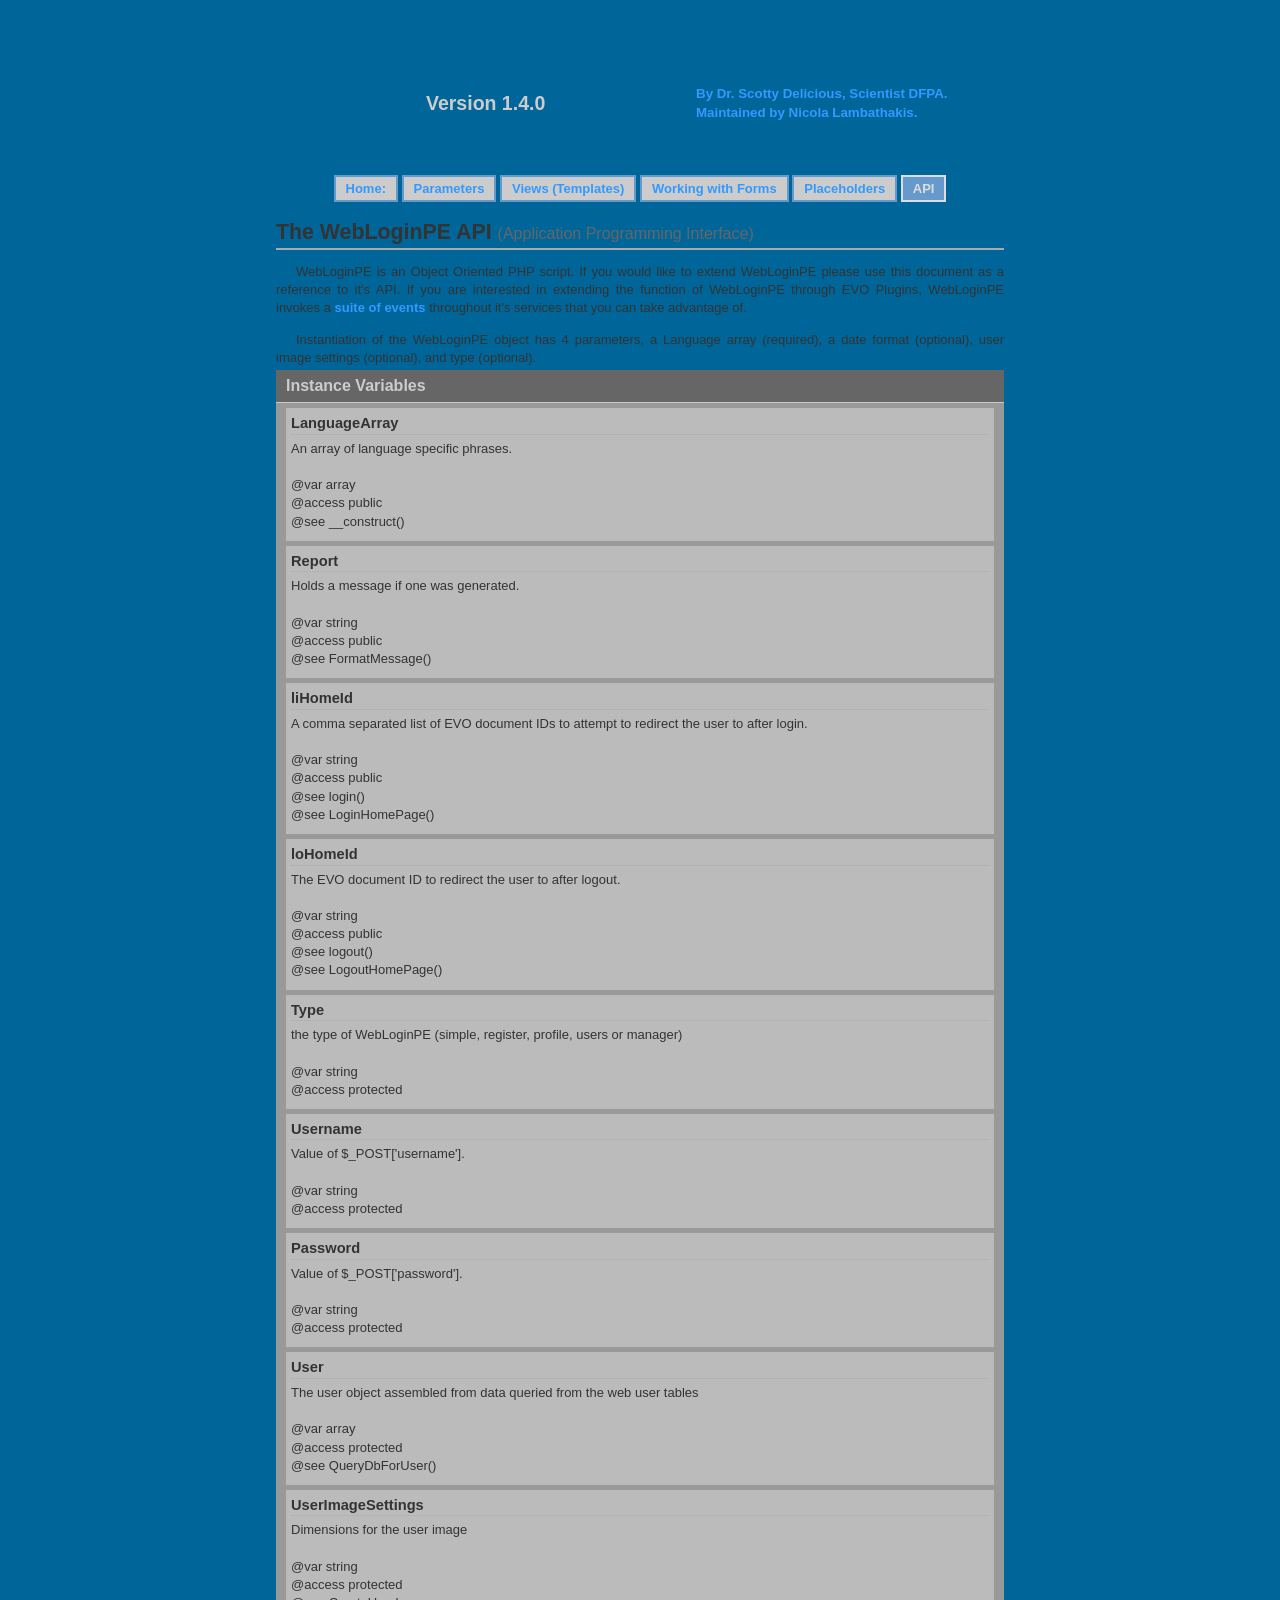
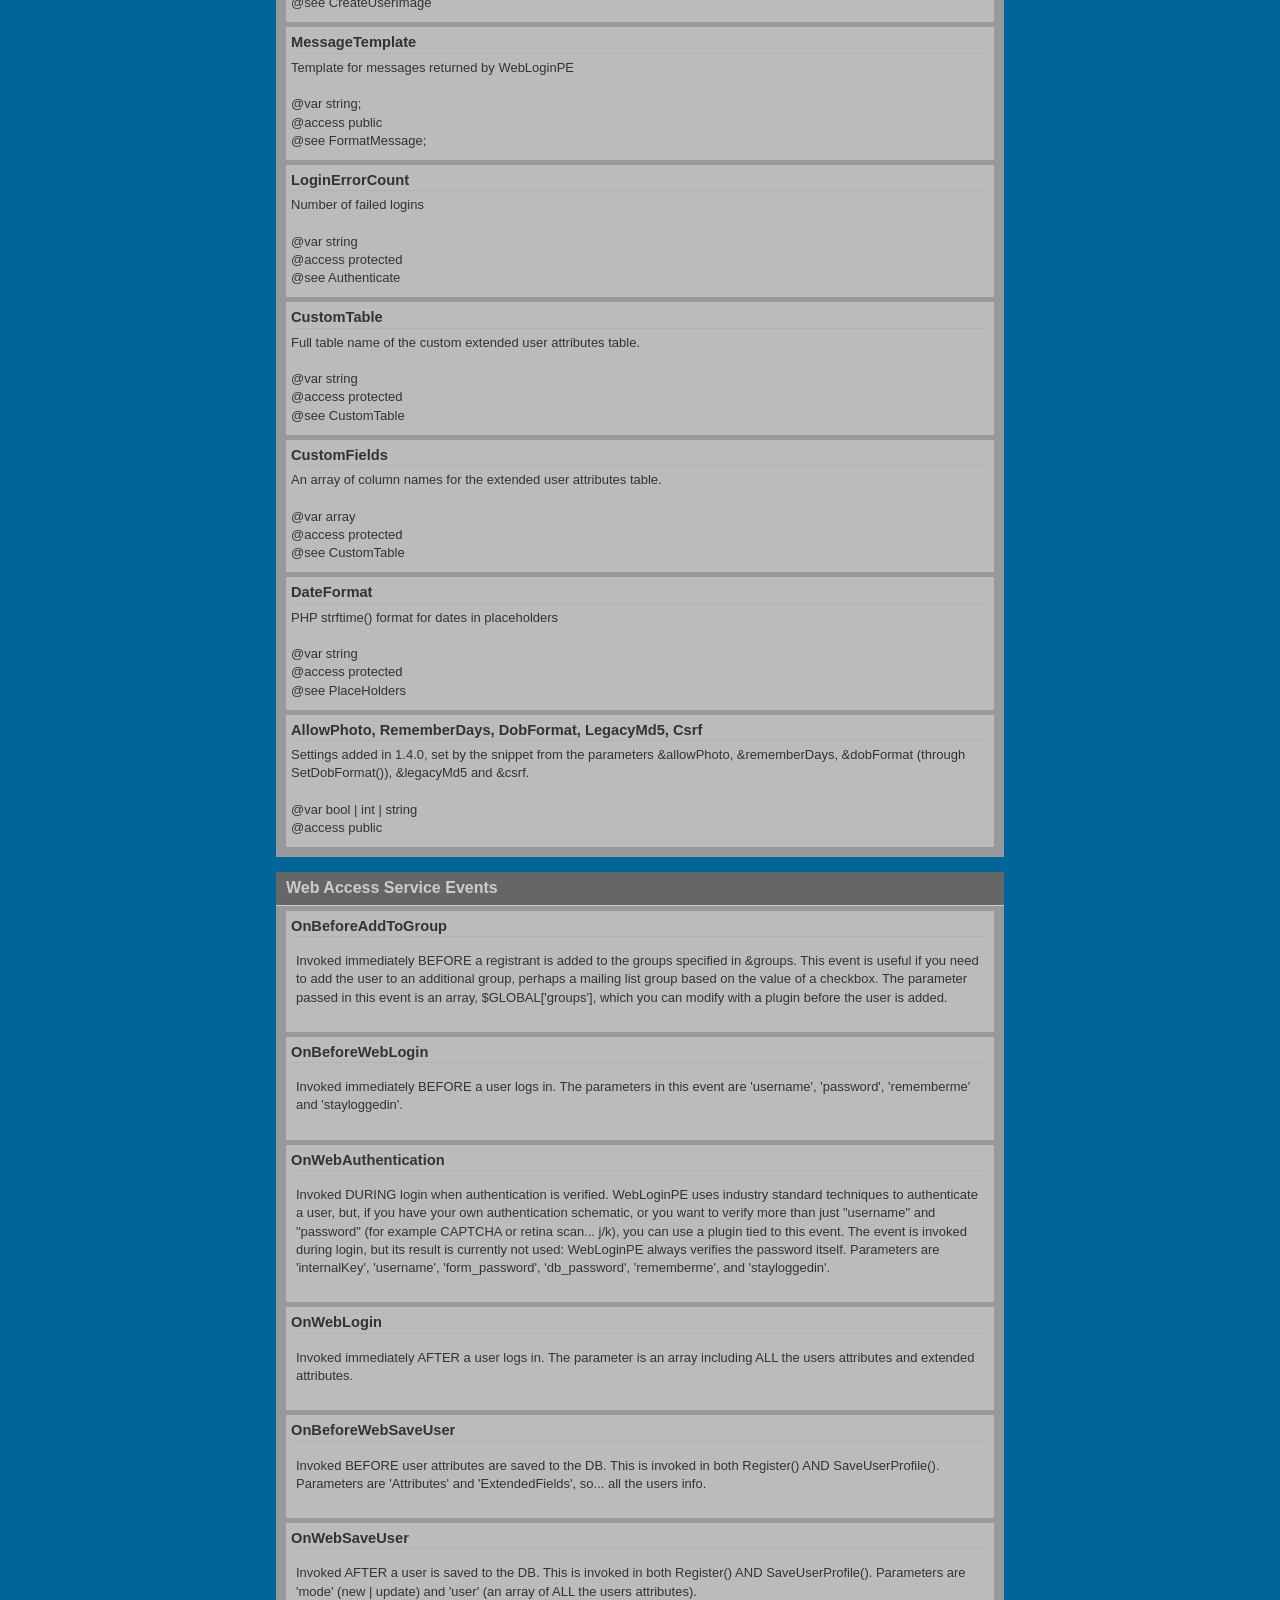
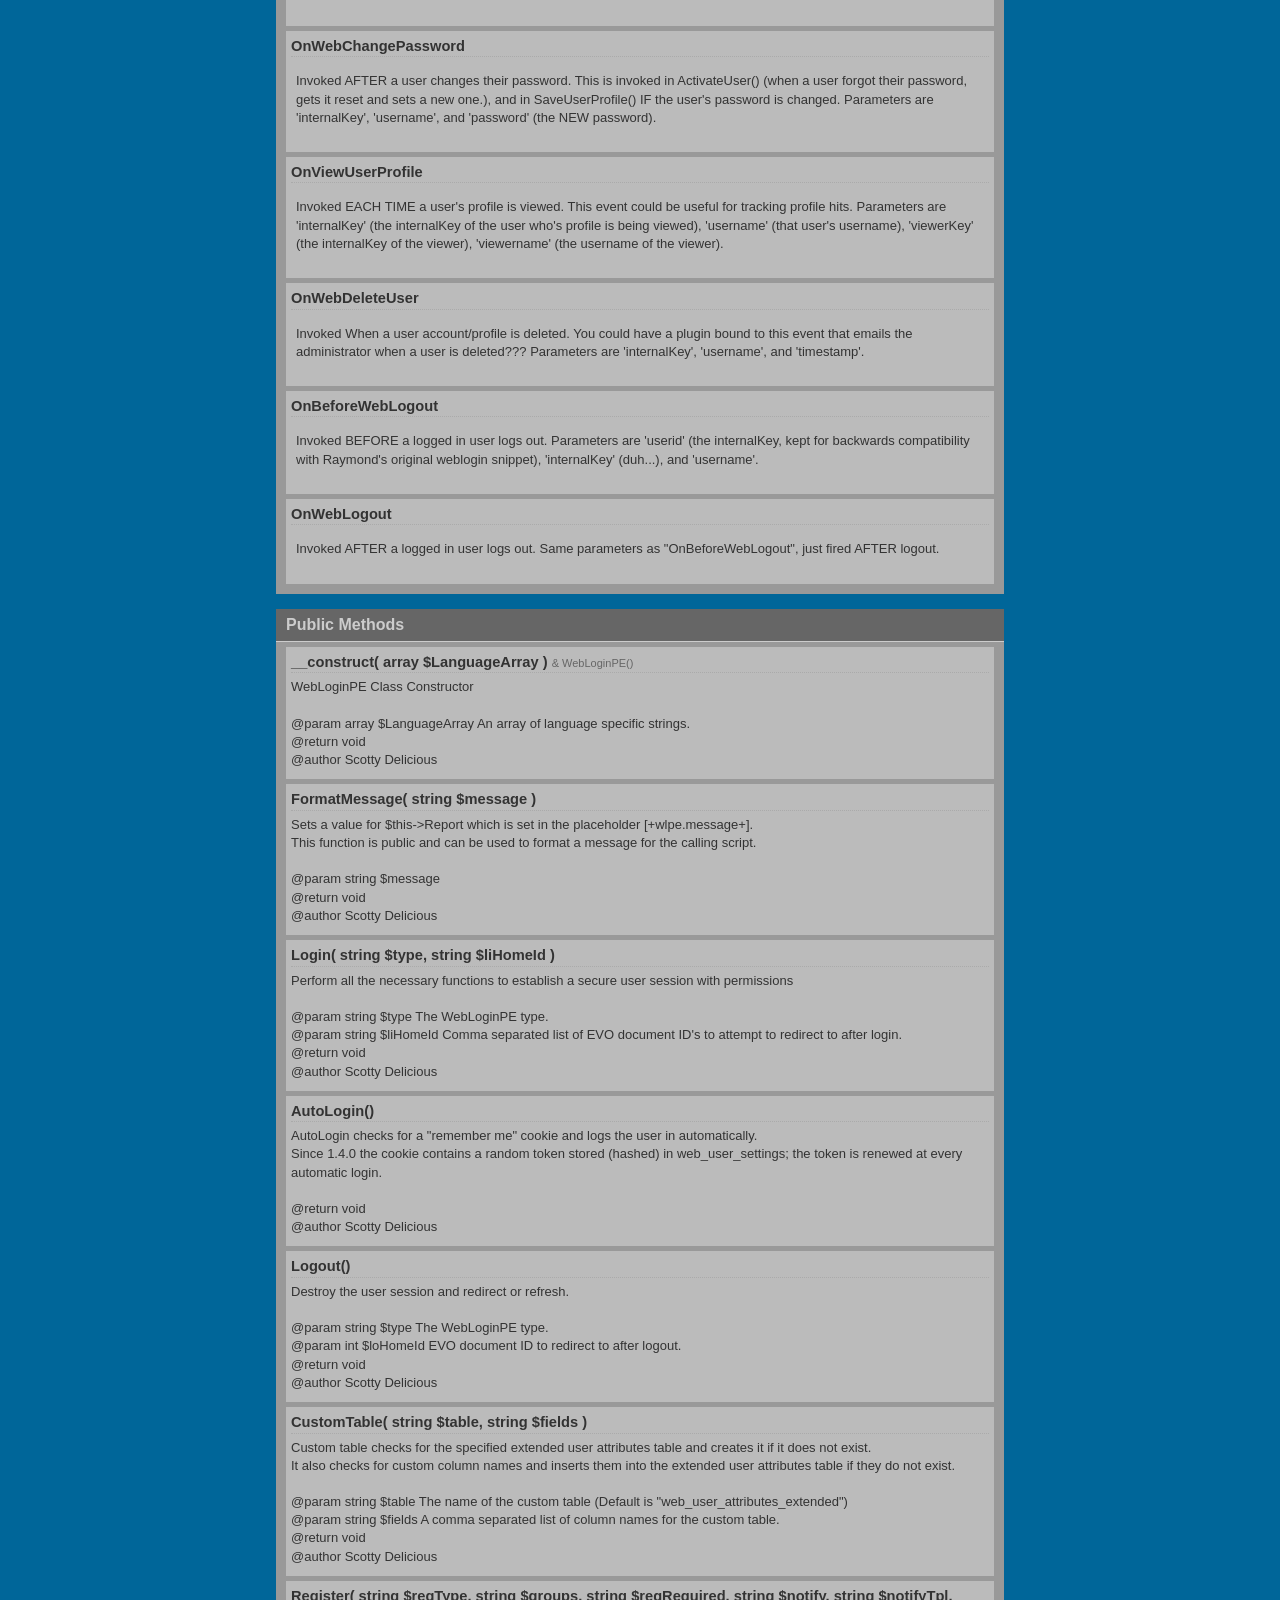
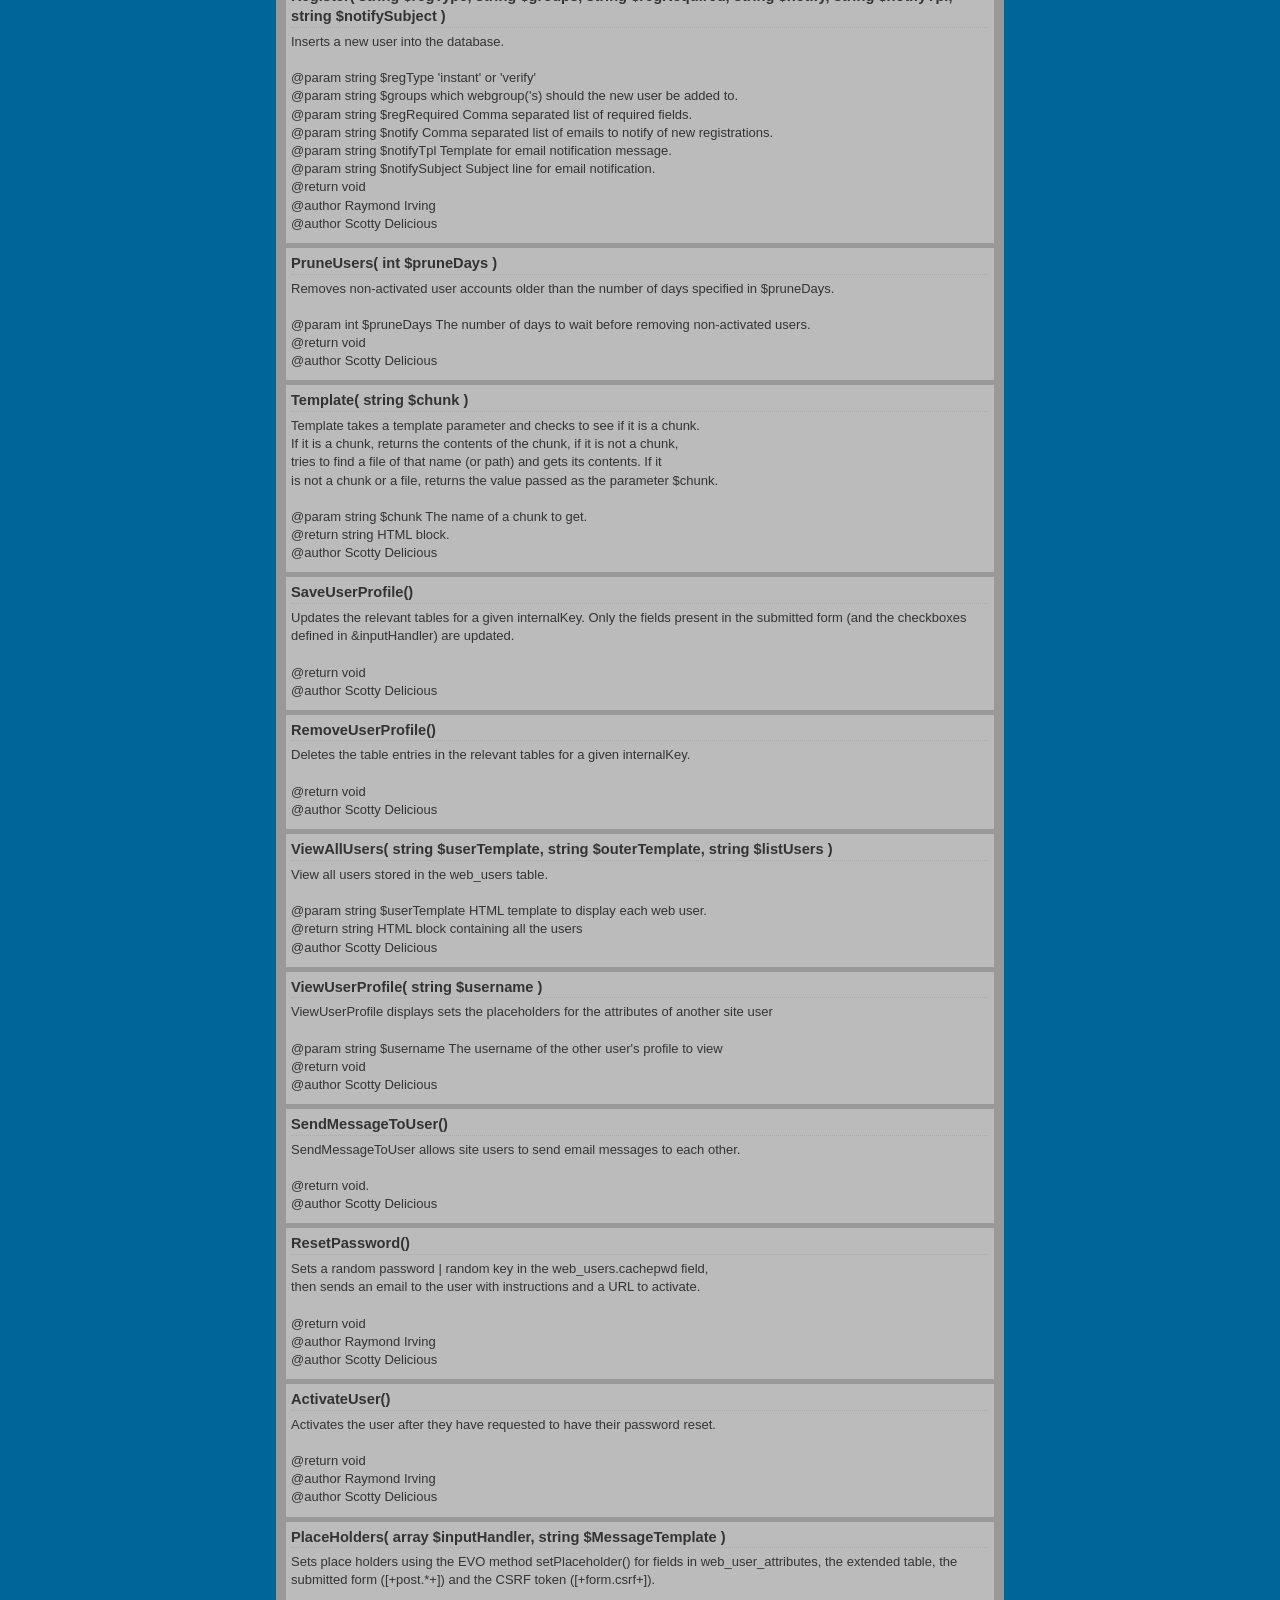
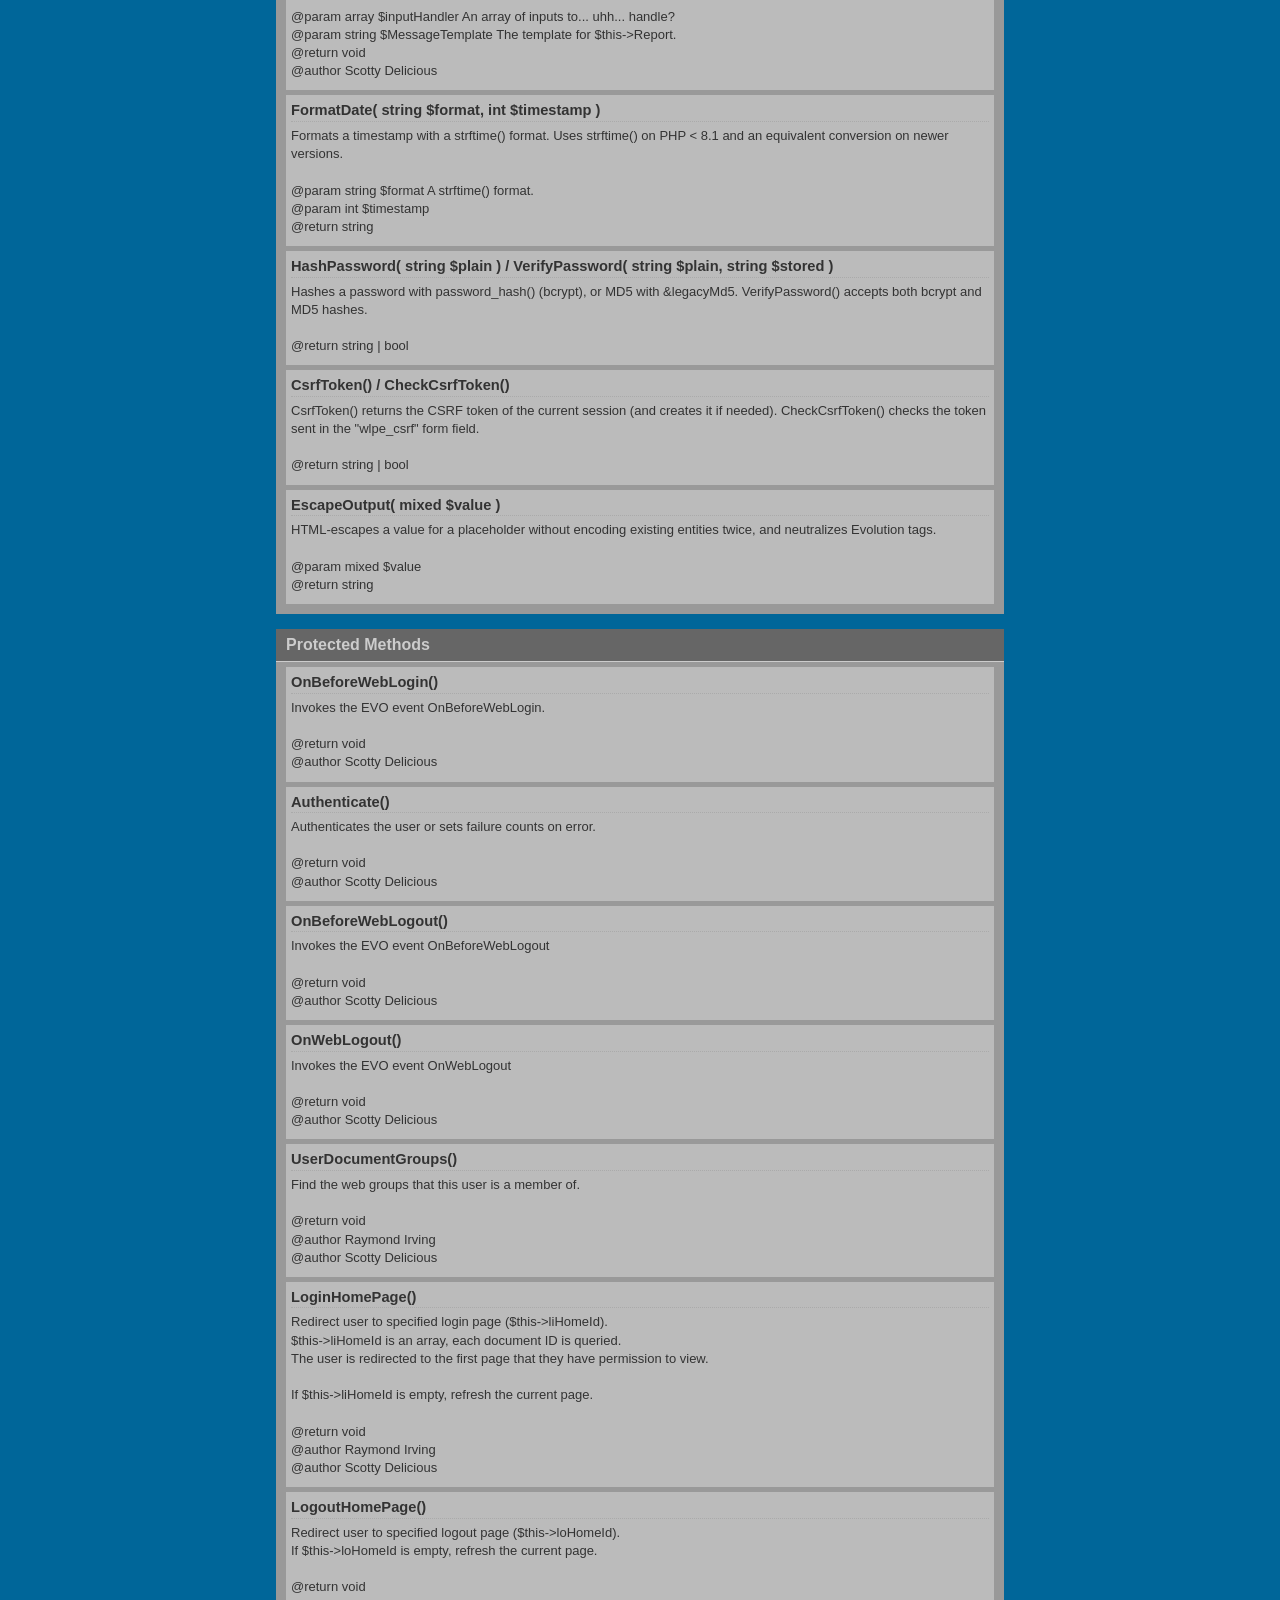
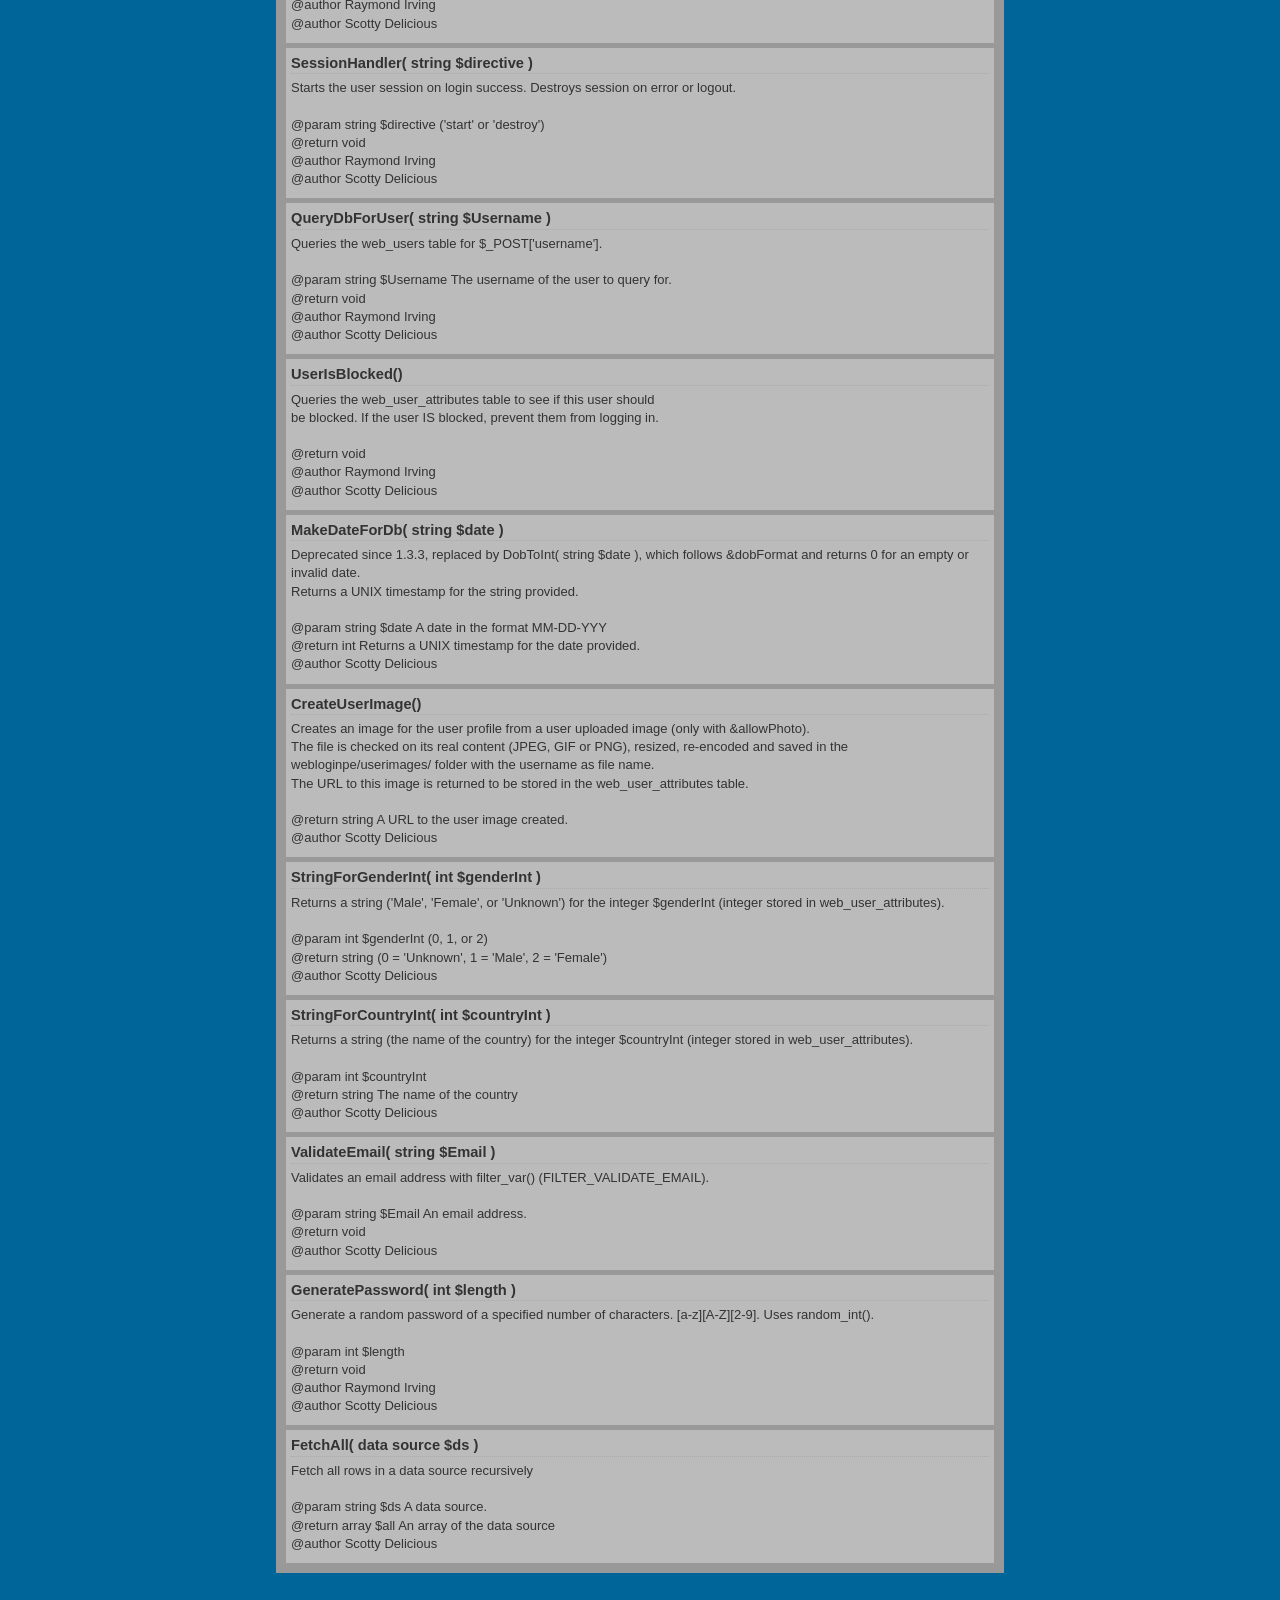
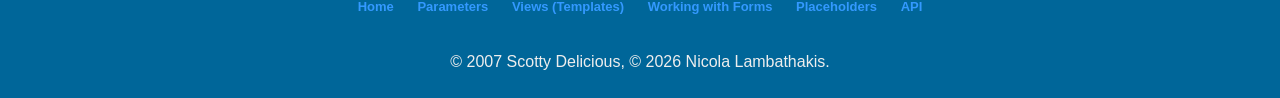
==== assets/snippets/webloginpe/docs/api.html @ 7f21ecae "updated docs to 1.4" ====
<!DOCTYPE html PUBLIC "-//W3C//DTD XHTML 1.0 Transitional//EN"
	"http://www.w3.org/TR/xhtml1/DTD/xhtml1-transitional.dtd">

<html xmlns="http://www.w3.org/1999/xhtml" xml:lang="en" lang="en">
<head>
	<meta http-equiv="Content-Type" content="text/html; charset=utf-8"/>

	<title>WebLoginPE: Documentation</title>
	<script type="text/javascript" src="../js/jquery-1.1.3.1.js"></script>
	<script type="text/javascript" src="../js/jquery.corner2.js"></script>
	<script type="text/javascript" src="style/webloginpe.js"></script>
	<link rel="stylesheet" href="style/webloginpe.css" type="text/css" media="screen" title="WebLoginPE [Screen]" charset="utf-8">
	<link rel="alternate stylesheet" href="style/webloginpe.print.css" type="text/css" media="print,all" title="WebLoginPE [Print]" charset="utf-8">
	
</head>

<body>
	<div id="wrapper">
		<div id="head">
			<h1>WebLoginPE: Advanced User Management.</h1>
			<h2>Version 1.4.0</h2>
			<h3>By Dr. Scotty Delicious, Scientist DFPA. <br/>Maintained by Nicola Lambathakis.</h3>
		</div>
		<div id="select">
			<ul id="menu">
				<li><a href="index.html"><span>Home</span>:</a></li>
				<li><a href="parameters.html"><span>Parameters</span></a></li>
				<li><a href="views.html"><span>Views (Templates)</span></a></li>
				<li><a href="forms.html"><span>Working with Forms</span></a></li>
				<li><a href="placeholders.html"><span>Placeholders</span></a></li>
				<li><a class="here" href="api.html"><span>API</span></a></li>
			</ul>
		</div>
		<div id="content">
			<h4>The WebLoginPE API <span class="sidenote">(Application Programming Interface)</span></h4>
			<p>
				WebLoginPE is an Object Oriented PHP script. If you would like to extend WebLoginPE please use this document as a reference to it's API. If you are interested in extending the function of WebLoginPE through EVO Plugins, WebLoginPE invokes a <a href="#events">suite of events</a> throughout it's services that you can take advantage of.
			</p>
			<p>
				Instantiation of the WebLoginPE object has 4 parameters, a Language array (required), a date format (optional), user image settings (optional), and type (optional).
			</p>
			
			
			<div class="paramList">
				<div class="parameter">
					<h5>Instance Variables</h5>
					<div class="example">
						<h6>LanguageArray</h6>
						An array of language specific phrases.<br/>
						<br/>
						@var array<br/>
						@access public<br />
						@see __construct()<br />
					</div>
					
					<div class="example">
						<h6>Report</h6>
						Holds a message if one was generated.
						<br/>
						<br/>@var string
						<br/>@access public
						<br/>@see FormatMessage()
					</div>
					
					<div class="example">
						<h6>liHomeId</h6>
						A comma separated list of EVO document IDs to attempt to redirect the user to after login.
						<br/>
						<br/>@var string
						<br/>@access public
						<br/>@see login()
						<br/>@see LoginHomePage()
					</div>
					
					<div class="example">
						<h6>loHomeId</h6>
						The EVO document ID to redirect the user to after logout.
						<br/>
						<br/>@var string
						<br/>@access public
						<br/>@see logout()
						<br/>@see LogoutHomePage()
					</div>
					
					<div class="example">
						<h6>Type</h6>
						the type of WebLoginPE (simple, register, profile, users or manager)
						<br/>
						<br/>@var string
						<br/>@access protected
					</div>
					
					<div class="example">
						<h6>Username</h6>
						Value of $_POST['username'].
						<br/>
						<br/>@var string
						<br/>@access protected
					</div>
					
					<div class="example">
						<h6>Password</h6>
						Value of $_POST['password'].
						<br/>
						<br/>@var string
						<br/>@access protected
					</div>
					
					<div class="example">
						<h6>User</h6>
						The user object assembled from data queried from the web user tables
						<br/>
						<br/>@var array
						<br/>@access protected
						<br/>@see QueryDbForUser()
					</div>
					
					<div class="example">
						<h6>UserImageSettings</h6>
						Dimensions for the user image
						<br/>
						<br/>@var string
						<br/>@access protected
						<br/>@see CreateUserImage
					</div>
					
					<div class="example">
						<h6>MessageTemplate</h6>
						Template for messages returned by WebLoginPE
						<br/>
						<br/>@var string;
						<br/>@access public
						<br/>@see FormatMessage;
					</div>
					
					<div class="example">
						<h6>LoginErrorCount</h6>
						Number of failed logins
						<br/>
						<br/>@var string
						<br/>@access protected
						<br/>@see Authenticate
					</div>
					
					<div class="example">
						<h6>CustomTable</h6>
						Full table name of the custom extended user attributes table.
						<br/>
						<br/>@var string
						<br/>@access protected
						<br/>@see CustomTable
					</div>
					
					<div class="example">
						<h6>CustomFields</h6>
						An array of column names for the extended user attributes table.
						<br/>
						<br/>@var array
						<br/>@access protected
						<br/>@see CustomTable
					</div>
					
					<div class="example">
						<h6>DateFormat</h6>
						PHP strftime() format for dates in placeholders
						<br/>
						<br/>@var string
						<br/>@access protected
						<br/>@see PlaceHolders
					</div>
					
					<div class="example">
						<h6>AllowPhoto, RememberDays, DobFormat, LegacyMd5, Csrf</h6>
						Settings added in 1.4.0, set by the snippet from the parameters &amp;allowPhoto, &amp;rememberDays, &amp;dobFormat (through SetDobFormat()), &amp;legacyMd5 and &amp;csrf.
						<br/>
						<br/>@var bool | int | string
						<br/>@access public
					</div>
					
				</div>
			</div>
			
			<a name="events" id="events"></a>
			<div class="paramList">
				<div class="parameter">
					
					<h5>Web Access Service Events</h5>
					
					<div class="example">
						<h6>OnBeforeAddToGroup</h6>
						<div class="example">
							Invoked immediately BEFORE a registrant is added to the groups specified in &amp;groups. This event is useful if you need to add the user to an additional group, perhaps a mailing list group based on the value of a checkbox. The parameter passed in this event is an array, $GLOBAL['groups'], which you can modify with a plugin before the user is added.
						</div>
					</div>
					
					<div class="example">
						<h6>OnBeforeWebLogin</h6>
						<div class="example">
							Invoked immediately BEFORE a user logs in. The parameters in this event are 'username', 'password', 'rememberme' and 'stayloggedin'.
						</div>
					</div>
					
					<div class="example">
						<h6>OnWebAuthentication</h6>
						<div class="example">
							Invoked DURING login when authentication is verified. WebLoginPE uses industry standard techniques to authenticate a user, but, if you have your own authentication schematic, or you want to verify more than just "username" and "password" (for example CAPTCHA or retina scan... j/k), you can use a plugin tied to this event. The event is invoked during login, but its result is currently not used: WebLoginPE always verifies the password itself. Parameters are 'internalKey', 'username', 'form_password', 'db_password', 'rememberme', and 'stayloggedin'.
						</div>
					</div>
					
					<div class="example">
						<h6>OnWebLogin</h6>
						<div class="example">
							Invoked immediately AFTER a user logs in. The parameter is an array including ALL the users attributes and extended attributes.
						</div>
					</div>
					
					<div class="example">
						<h6>OnBeforeWebSaveUser</h6>
						<div class="example">
							Invoked BEFORE user attributes are saved to the DB. This is invoked in both Register() AND SaveUserProfile(). Parameters are 'Attributes' and 'ExtendedFields', so... all the users info.
						</div>
					</div>
					
					<div class="example">
						<h6>OnWebSaveUser</h6>
						<div class="example">
							Invoked AFTER a user is saved to the DB. This is invoked in both Register() AND SaveUserProfile(). Parameters are 'mode' (new | update) and 'user' (an array of ALL the users attributes).
						</div>
					</div>
					
					<div class="example">
						<h6>OnWebChangePassword</h6>
						<div class="example">
							Invoked AFTER a user changes their password. This is invoked in ActivateUser() (when a user forgot their password, gets it reset and sets a new one.), and in SaveUserProfile() IF the user's password is changed. Parameters are 'internalKey', 'username', and 'password' (the NEW password).
						</div>
					</div>
					
					<div class="example">
						<h6>OnViewUserProfile</h6>
						<div class="example">
							Invoked EACH TIME a user's profile is viewed. This event could be useful for tracking profile hits. Parameters are 'internalKey' (the internalKey of the user who's profile is being viewed), 'username' (that user's username), 'viewerKey' (the internalKey of the viewer), 'viewername' (the username of the viewer).
						</div>
					</div>
					
					<div class="example">
						<h6>OnWebDeleteUser</h6>
						<div class="example">
							Invoked When a user account/profile is deleted. You could have a plugin bound to this event that emails the administrator when a user is deleted??? Parameters are 'internalKey', 'username', and 'timestamp'.
						</div>
					</div>
					
					<div class="example">
						<h6>OnBeforeWebLogout</h6>
						<div class="example">
							Invoked BEFORE a logged in user logs out. Parameters are 'userid' (the internalKey, kept for backwards compatibility with Raymond's original weblogin snippet), 'internalKey' (duh...), and 'username'.
						</div>
					</div>
					
					<div class="example">
						<h6>OnWebLogout</h6>
						<div class="example">
							Invoked AFTER a logged in user logs out. Same parameters as "OnBeforeWebLogout", just fired AFTER logout.
						</div>
					</div>
					
				</div>
			</div>
			
			<div class="paramList">
				<div class="parameter">
					<h5>Public Methods</h5>
					
					<div class="example">
						<h6>__construct( array $LanguageArray ) <span class="sidenote">&amp; WebLoginPE()</span></h6>
						WebLoginPE Class Constructor
						<br/>
						<br/>@param array $LanguageArray An array of language specific strings.
						<br/>@return void
						<br/>@author Scotty Delicious
					</div>
					
					<div class="example">
						<h6>FormatMessage( string $message )</h6>
						Sets a value for $this->Report which is set in the placeholder [+wlpe.message+].
						<br/>This function is public and can be used to format a message for the calling script.
						<br/>
						<br/>@param string $message 
						<br/>@return void
						<br/>@author Scotty Delicious
					</div>
					
					<div class="example">
						<h6>Login( string $type, string $liHomeId )</h6>
						Perform all the necessary functions to establish a secure user session with permissions
						<br/>
						<br/>@param string $type The WebLoginPE type.
						<br/>@param string $liHomeId Comma separated list of EVO document ID's to attempt to redirect to after login.
						<br/>@return void
						<br/>@author Scotty Delicious
					</div>
					
					<div class="example">
						<h6>AutoLogin()</h6>
						AutoLogin checks for a "remember me" cookie and logs the user in automatically.
						<br/>Since 1.4.0 the cookie contains a random token stored (hashed) in web_user_settings; the token is renewed at every automatic login.
						<br/>
						<br/>@return void
						<br/>@author Scotty Delicious
					</div>
					
					<div class="example">
						<h6>Logout()</h6>
						Destroy the user session and redirect or refresh.
						<br/>
						<br/>@param string $type The WebLoginPE type.
						<br/>@param int $loHomeId EVO document ID to redirect to after logout.
						<br/>@return void
						<br/>@author Scotty Delicious
					</div>
					
					<div class="example">
						<h6>CustomTable( string $table, string $fields )</h6>
						Custom table checks for the specified extended user attributes table and creates it if it does not exist.
						<br/>It also checks for custom column names and inserts them into the extended user attributes table if they do not exist.
						<br/>
						<br/>@param string $table The name of the custom table (Default is "web_user_attributes_extended")
						<br/>@param string $fields A comma separated list of column names for the custom table.
						<br/>@return void
						<br/>@author Scotty Delicious
					</div>
					
					<div class="example">
						<h6>Register( string $regType, string $groups, string $regRequired, string $notify, string $notifyTpl, string $notifySubject )</h6>
						Inserts a new user into the database.
						<br/>
						<br/>@param string $regType 'instant' or 'verify'
						<br/>@param string $groups which webgroup('s) should the new user be added to.
						<br/>@param string $regRequired Comma separated list of required fields.
						<br/>@param string $notify Comma separated list of emails to notify of new registrations.
						<br/>@param string $notifyTpl Template for email notification message.
						<br/>@param string $notifySubject Subject line for email notification.
						<br/>@return void
						<br/>@author Raymond Irving
						<br/>@author Scotty Delicious
					</div>
					
					<div class="example">
						<h6>PruneUsers( int $pruneDays )</h6>
						Removes non-activated user accounts older than the number of days specified in $pruneDays.
						<br/>
						<br/>@param int $pruneDays The number of days to wait before removing non-activated users.
						<br/>@return void
						<br/>@author Scotty Delicious
					</div>
					
					<div class="example">
						<h6>Template( string $chunk )</h6>
						Template takes a template parameter and checks to see if it is a chunk.
						<br/>If it is a chunk, returns the contents of the chunk, if it is not a chunk,
						<br/>tries to find a file of that name (or path) and gets its contents. If it
						<br/>is not a chunk or a file, returns the value passed as the parameter $chunk.
						<br/>
						<br/>@param string $chunk The name of a chunk to get.
						<br/>@return string HTML block.
						<br/>@author Scotty Delicious
					</div>
					
					<div class="example">
						<h6>SaveUserProfile()</h6>
						Updates the relevant tables for a given internalKey. Only the fields present in the submitted form (and the checkboxes defined in &amp;inputHandler) are updated.
						<br/>
						<br/>@return void
						<br/>@author Scotty Delicious
					</div>
					
					<div class="example">
						<h6>RemoveUserProfile()</h6>
						Deletes the table entries in the relevant tables for a given internalKey.
						<br/>
						<br/>@return void
						<br/>@author Scotty Delicious
					</div>
					
					<div class="example">
						<h6>ViewAllUsers( string $userTemplate, string $outerTemplate, string $listUsers )</h6>
						View all users stored in the web_users table.
						<br/>
						<br/>@param string $userTemplate HTML template to display each web user.
						<br/>@return string HTML block containing all the users
						<br/>@author Scotty Delicious
					</div>
					
					<div class="example">
						<h6>ViewUserProfile( string $username )</h6>
						ViewUserProfile displays sets the placeholders for the attributes of another site user
						<br/>
						<br/>@param string $username The username of the other user's profile to view
						<br/>@return void
						<br/>@author Scotty Delicious
					</div>
					
					<div class="example">
						<h6>SendMessageToUser()</h6>
						SendMessageToUser allows site users to send email messages to each other.
						<br/>
						<br/>@return void.
						<br/>@author Scotty Delicious
					</div>
					
					<div class="example">
						<h6>ResetPassword()</h6>
						Sets a random password | random key in the web_users.cachepwd field,
						<br/>then sends an email to the user with instructions and a URL to activate.
						<br/>
						<br/>@return void
						<br/>@author Raymond Irving
						<br/>@author Scotty Delicious
					</div>
					
					<div class="example">
						<h6>ActivateUser()</h6>
						Activates the user after they have requested to have their password reset.
						<br/>
						<br/>@return void
						<br/>@author Raymond Irving
						<br/>@author Scotty Delicious
					</div>
					
					<div class="example">
						<h6>PlaceHolders( array $inputHandler, string $MessageTemplate )</h6>
						Sets place holders using the EVO method setPlaceholder() for fields in web_user_attributes, the extended table, the submitted form ([+post.*+]) and the CSRF token ([+form.csrf+]).
						<br/>
						<br/>@param array $inputHandler An array of inputs to... uhh... handle?
						<br/>@param string $MessageTemplate The template for $this->Report.
						<br/>@return void
						<br/>@author Scotty Delicious
					</div>
					
					<div class="example">
						<h6>FormatDate( string $format, int $timestamp )</h6>
						Formats a timestamp with a strftime() format. Uses strftime() on PHP &lt; 8.1 and an equivalent conversion on newer versions.
						<br/>
						<br/>@param string $format A strftime() format.
						<br/>@param int $timestamp
						<br/>@return string
					</div>
					
					<div class="example">
						<h6>HashPassword( string $plain ) / VerifyPassword( string $plain, string $stored )</h6>
						Hashes a password with password_hash() (bcrypt), or MD5 with &amp;legacyMd5. VerifyPassword() accepts both bcrypt and MD5 hashes.
						<br/>
						<br/>@return string | bool
					</div>
					
					<div class="example">
						<h6>CsrfToken() / CheckCsrfToken()</h6>
						CsrfToken() returns the CSRF token of the current session (and creates it if needed). CheckCsrfToken() checks the token sent in the "wlpe_csrf" form field.
						<br/>
						<br/>@return string | bool
					</div>
					
					<div class="example">
						<h6>EscapeOutput( mixed $value )</h6>
						HTML-escapes a value for a placeholder without encoding existing entities twice, and neutralizes Evolution tags.
						<br/>
						<br/>@param mixed $value
						<br/>@return string
					</div>
					
				</div>
			</div>
			
			<div class="paramList">
				<div class="parameter">
					<h5>Protected Methods</h5>
					
					<div class="example">
						<h6>OnBeforeWebLogin()</h6>
						Invokes the EVO event OnBeforeWebLogin.
						<br/>
						<br/>@return void
						<br/>@author Scotty Delicious
					</div>
					
					<div class="example">
						<h6>Authenticate()</h6>
						Authenticates the user or sets failure counts on error.
						<br/>
						<br/>@return void
						<br/>@author Scotty Delicious
					</div>
					
					<div class="example">
						<h6>OnBeforeWebLogout()</h6>
						Invokes the EVO event OnBeforeWebLogout
						<br/>
						<br/>@return void
						<br/>@author Scotty Delicious
					</div>
					
					<div class="example">
						<h6>OnWebLogout()</h6>
						Invokes the EVO event OnWebLogout
						<br/>
						<br/>@return void
						<br/>@author Scotty Delicious
					</div>
					
					<div class="example">
						<h6>UserDocumentGroups()</h6>
						Find the web groups that this user is a member of.
						<br/>
						<br/>@return void
						<br/>@author Raymond Irving
						<br/>@author Scotty Delicious
					</div>
					
					<div class="example">
						<h6>LoginHomePage()</h6>
						 Redirect user to specified login page ($this->liHomeId).
						<br/>$this->liHomeId is an array, each document ID is queried.
						<br/>The user is redirected to the first page that they have permission to view.
						<br/> 
						<br/>If $this->liHomeId is empty, refresh the current page.
						<br/>
						<br/>@return void
						<br/>@author Raymond Irving
						<br/>@author Scotty Delicious
					</div>
					
					<div class="example">
						<h6>LogoutHomePage()</h6>
						 Redirect user to specified logout page ($this->loHomeId).
						<br/>If $this->loHomeId is empty, refresh the current page.
						<br/>
						<br/>@return void
						<br/>@author Raymond Irving
						<br/>@author Scotty Delicious
					</div>
					
					<div class="example">
						<h6>SessionHandler( string $directive )</h6>
						 Starts the user session on login success. Destroys session on error or logout.
						<br/>
						<br/>@param string $directive ('start' or 'destroy')
						<br/>@return void
						<br/>@author Raymond Irving
						<br/>@author Scotty Delicious
					</div>
					
					<div class="example">
						<h6>QueryDbForUser( string $Username )</h6>
						 Queries the web_users table for $_POST['username'].
						<br/>
						<br/>@param string $Username The username of the user to query for.
						<br/>@return void
						<br/>@author Raymond Irving
						<br/>@author Scotty Delicious
					</div>
					
					<div class="example">
						<h6>UserIsBlocked()</h6>
						Queries the web_user_attributes table to see if this user should
						<br/>be blocked. If the user IS blocked, prevent them from logging in.
						<br/>
						<br/>@return void
						<br/>@author Raymond Irving
						<br/>@author Scotty Delicious
					</div>
					
					<div class="example">
						<h6>MakeDateForDb( string $date )</h6>
						Deprecated since 1.3.3, replaced by DobToInt( string $date ), which follows &amp;dobFormat and returns 0 for an empty or invalid date.
						<br/>Returns a UNIX timestamp for the string provided.
						<br/>
						<br/>@param string $date A date in the format MM-DD-YYY
						<br/>@return int Returns a UNIX timestamp for the date provided.
						<br/>@author Scotty Delicious
					</div>
					
					<div class="example">
						<h6>CreateUserImage()</h6>
						Creates an image for the user profile from a user uploaded image (only with &amp;allowPhoto).
						<br/>The file is checked on its real content (JPEG, GIF or PNG), resized, re-encoded and saved in the webloginpe/userimages/ folder with the username as file name.
						<br/>The URL to this image is returned to be stored in the web_user_attributes table.
						<br/>
						<br/>@return string A URL to the user image created.
						<br/>@author Scotty Delicious
					</div>
					
					<div class="example">
						<h6>StringForGenderInt( int $genderInt )</h6>
						Returns a string ('Male', 'Female', or 'Unknown') for the integer $genderInt (integer stored in web_user_attributes).
						<br/>
						<br/>@param int $genderInt (0, 1, or 2)
						<br/>@return string (0 = 'Unknown', 1 = 'Male', 2 = 'Female') 
						<br/>@author Scotty Delicious
					</div>
					
					<div class="example">
						<h6>StringForCountryInt( int $countryInt )</h6>
						Returns a string (the name of the country) for the integer $countryInt (integer stored in web_user_attributes).
						<br/>
						<br/>@param int $countryInt 
						<br/>@return string The name of the country
						<br/>@author Scotty Delicious
					</div>
					
					<div class="example">
						<h6>ValidateEmail( string $Email )</h6>
						Validates an email address with filter_var() (FILTER_VALIDATE_EMAIL).
						<br/>
						<br/>@param string $Email An email address.
						<br/>@return void
						<br/>@author Scotty Delicious
					</div>
					
					<div class="example">
						<h6>GeneratePassword( int $length )</h6>
						Generate a random password of a specified number of characters. [a-z][A-Z][2-9]. Uses random_int().
						<br/>
						<br/>@param int $length 
						<br/>@return void
						<br/>@author Raymond Irving
						<br/>@author Scotty Delicious
					</div>
					
					<div class="example">
						<h6>FetchAll( data source $ds )</h6>
						Fetch all rows in a data source recursively
						<br/>
						<br/>@param string $ds A data source.
						<br/>@return array $all An array of the data source
						<br/>@author Scotty Delicious
					</div>
					
				</div>
			</div>
			
		</div>
		
		
		<div id="foot">
			<p id="footmenu">
				<a href="index.html">Home</a>
				<a href="parameters.html">Parameters</a>
				<a href="views.html">Views (Templates)</a>
				<a href="forms.html">Working with Forms</a>
				<a href="placeholders.html">Placeholders</a>
				<a href="api.html">API</a>
			</p>
			<p id="credits">&copy; 2007 Scotty Delicious, &copy; 2026 Nicola Lambathakis.</p>
		</div>
	</div>
</body>
</html>
---- assets/snippets/webloginpe/docs/style/webloginpe.css ----
body {
	background: #069 url(../images/bg.jpg) repeat-x;
	color: #333;
	text-align: center;
	margin: 0;
	padding: 0;
	font-size:13px;
	line-height: 1.4;
	font-family:"Lucida Grande", "Lucida Sans Unicode", "Lucida Sans", Verdana, Arial, sans-serif;
}

a {
	color: #39f;
	font-weight: bold;
	text-decoration: none;
}

a:hover {
	color: #06c;
	border-bottom: 1px dotted #aaa;
}

a:visited {
	color: #06c;
}

#wrapper {
	text-align: left;
	margin: 0 auto;
	width: 788px;
	background: url(../images/content.jpg) repeat-y;
}

#head {
	height: 375px;
	background: url(../images/head.jpg) no-repeat;
	margin: 0;
	padding: 0;
	
}

#head h1 {
	display: none;
}

#head h2 {
	position: absolute;
	padding: 0;
	margin: 90px 0 0 180px;
	color: #ccc;
}

#head h3 {
	position: absolute;
	padding: 0;
	font-size: 10pt;
	color: #39f;
	margin: 85px 0 0 450px;
}

#select {
	margin-top: -195px;
}

#menu {
	margin: 0;
	padding: 0 35px;
	text-align: center;
	list-style: none;
}

#menu li a span {
/*	font-size: 1%;*/
}

#menu li {
	display: inline;
	padding: 0;
	margin: 0px;
}

#menu li a {
	padding: 4px 10px;
	background: #ccc;
	border: 2px solid #69c;
	text-decoration: none;
	color: #39f;
}

#menu li a:hover, #menu li a.here:hover {
	background: #39f;
	color: #ddd;
	border: 2px solid #ddd;
}

#menu li a.here {
	background: #69c;
	color: #ddd;
	border: 2px solid #ddd;
}

#content {
	padding: 0px 30px 0px 30px;
}

#content h4 {
	font-size: 16pt;
	padding: 0;
	margin: 20px 0 0 0;
	border-bottom: 2px solid #aaa;
}

#content h5 {
	font-size: 13pt;
	margin: 20px 0 10px 0px;
	border-bottom: #aaa solid 1px;
	color: #666;
}

#content ol h5 {
	margin: 20px 10px 10px -30px;
}

#content .parameter h5 {
	font-size: 12pt;
	padding: 5px 10px;
	margin: -10px -10px 5px -10px;
	border-bottom: 1px solid #ccc;
	background: #666;
	color: #ccc;
}

#content .example h6 {
	font-size: 11pt;
	padding: 0;
	margin: -5px 0 5px 0;
	border-bottom: 1px dotted #aaa;
}

#content p {
	text-indent: 20px;
	text-align: justify;
}

#content #services li {
	list-style: disc;
	font-weight: bold;
	color: #444;
	font-size: 12pt;
}

#foot {
	height: 100px;
	background: url(../images/foot.jpg) no-repeat;
}

#footmenu {
	text-align: center;
}

#footmenu a {
	padding: 0 10px;
	color: #39f;
}

#footmenu a:hover,
#footmenu a:visited
{
	color: #06c;
}

#credits {
	padding: 10px 0 0 0;
	text-align: center;
	color: #eee;
	font-size: 12pt;
	margin: 25px 0 0 0;
}

#paramList1 {
	background: #ddd;
	margin-top: 20px;
}

#paramList, .paramList {
	background: #eee;
}

.parameter {
	background: #999;
	padding: 0px 10px 5px 10px;
	margin-bottom: 25px;
}

.details {
	margin-top: 4px;
}

.example {
	margin: 0;
	padding: 10px 5px;
	background: #bbb;
	margin-bottom: 5px;
}

#content .code {
	background: #eee;
	margin: 10px;
}

#content .code .parameter {
	padding: 20px;
	font-family: courier;
	font-size: 9pt;
}

.warning {
	color: #900;
	font-size: 80%;
}

.sidenote {
	font-size: 75%;
	color: #666;
	font-weight: normal;
}

.hr {
	padding: 0;
	margin: 0;
	height: 1px;
	background: #aaa;
	border: none;
}

#servicesTable {
	width: 100%;
	background: #eee;
}

#servicesTable tr {
	background: #eee;
}

#servicesTable td {
	border: 1px solid #aaa;
	width: 33%;
}

.servicesHead {
	text-align: center;
	font-weight: bold;
	font-size: 12pt;
	background: #666;
	color: #ccc;
	margin-top: 10px;
}

.servicesList {
	background: #ddd;
	vertical-align: top;
}
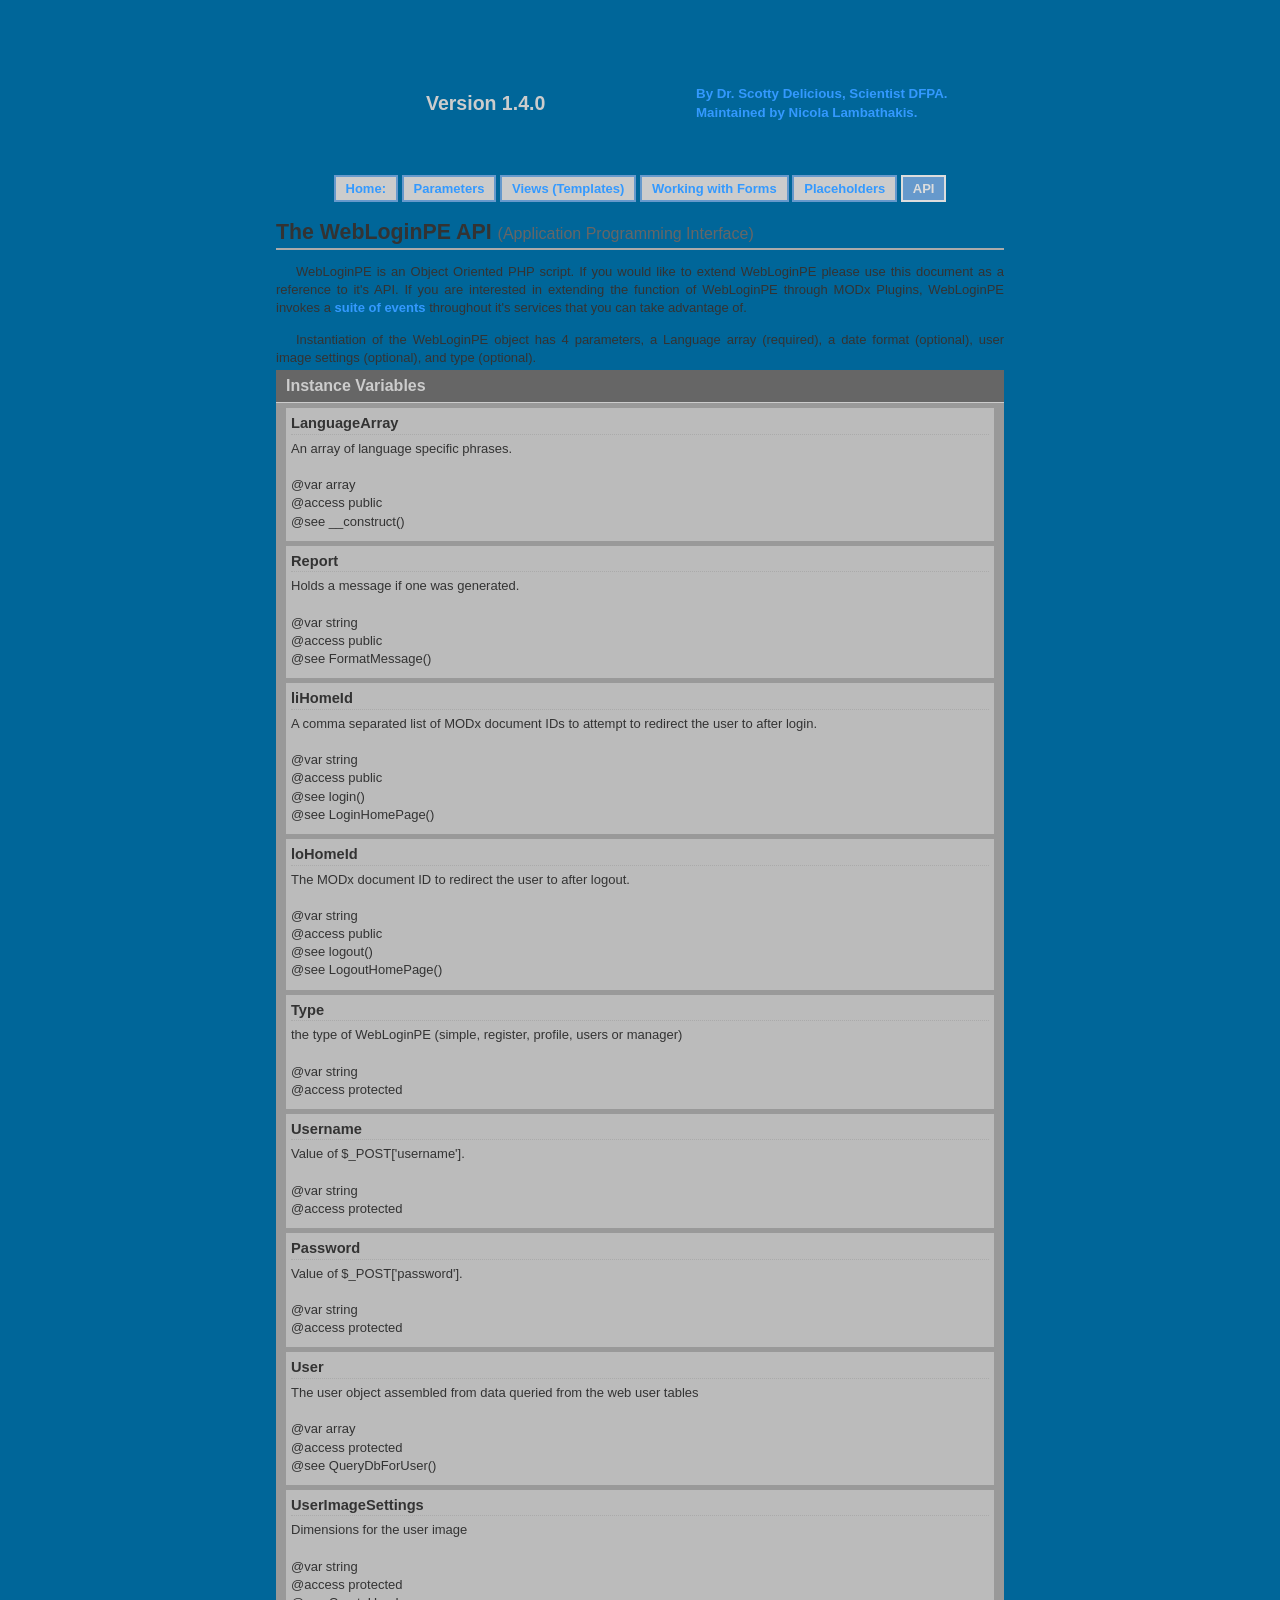
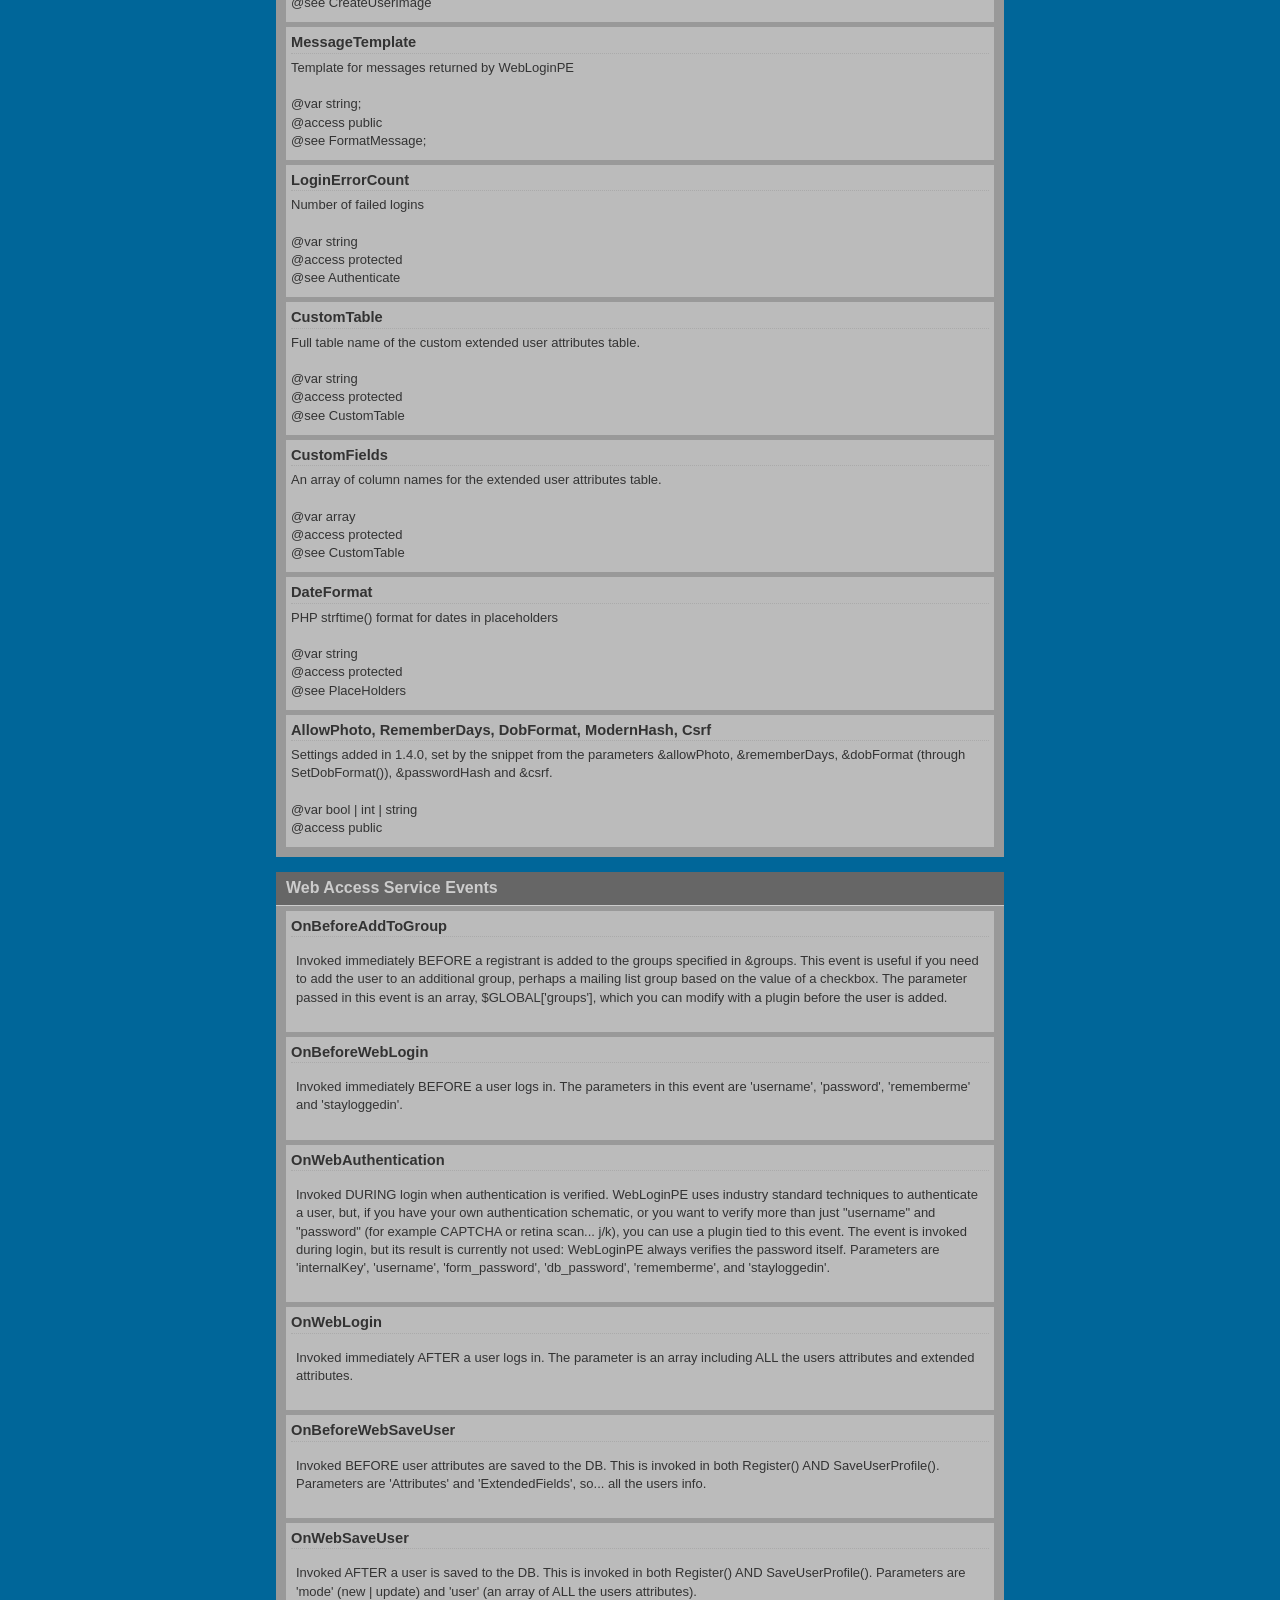
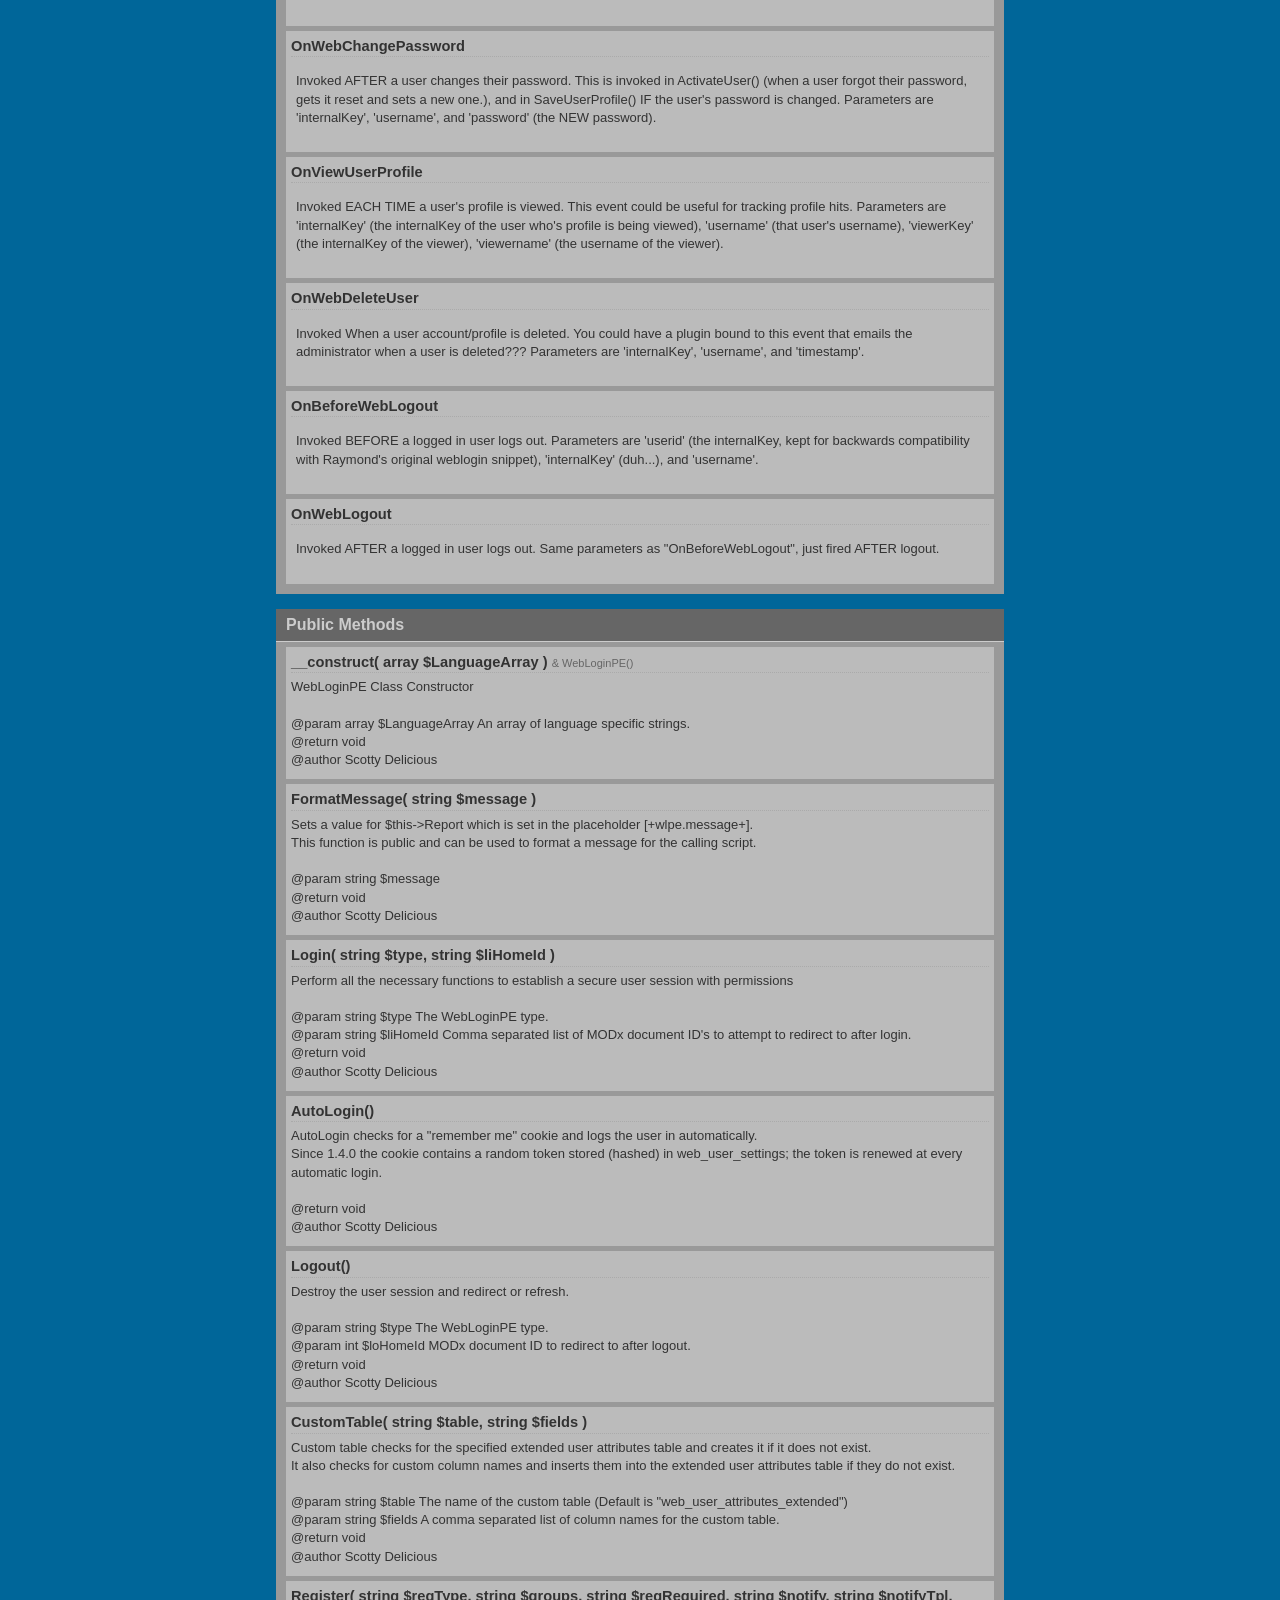
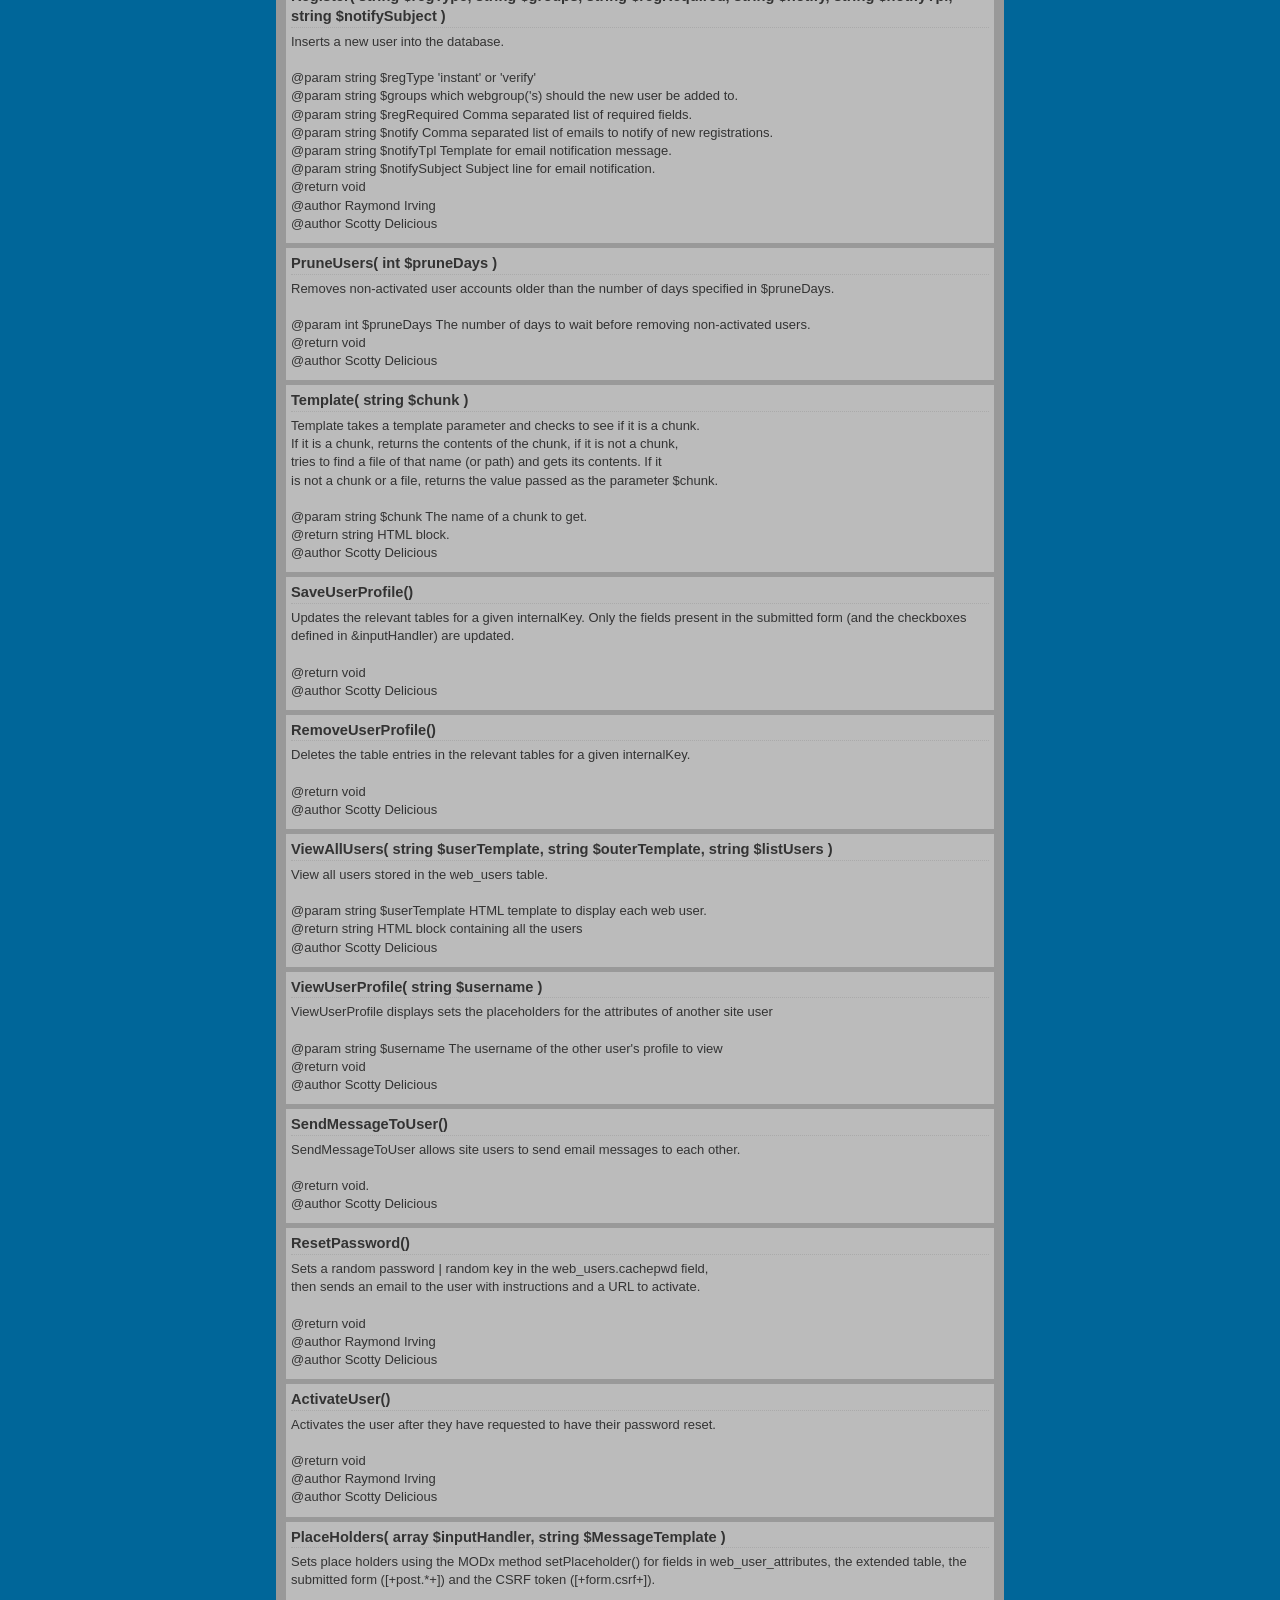
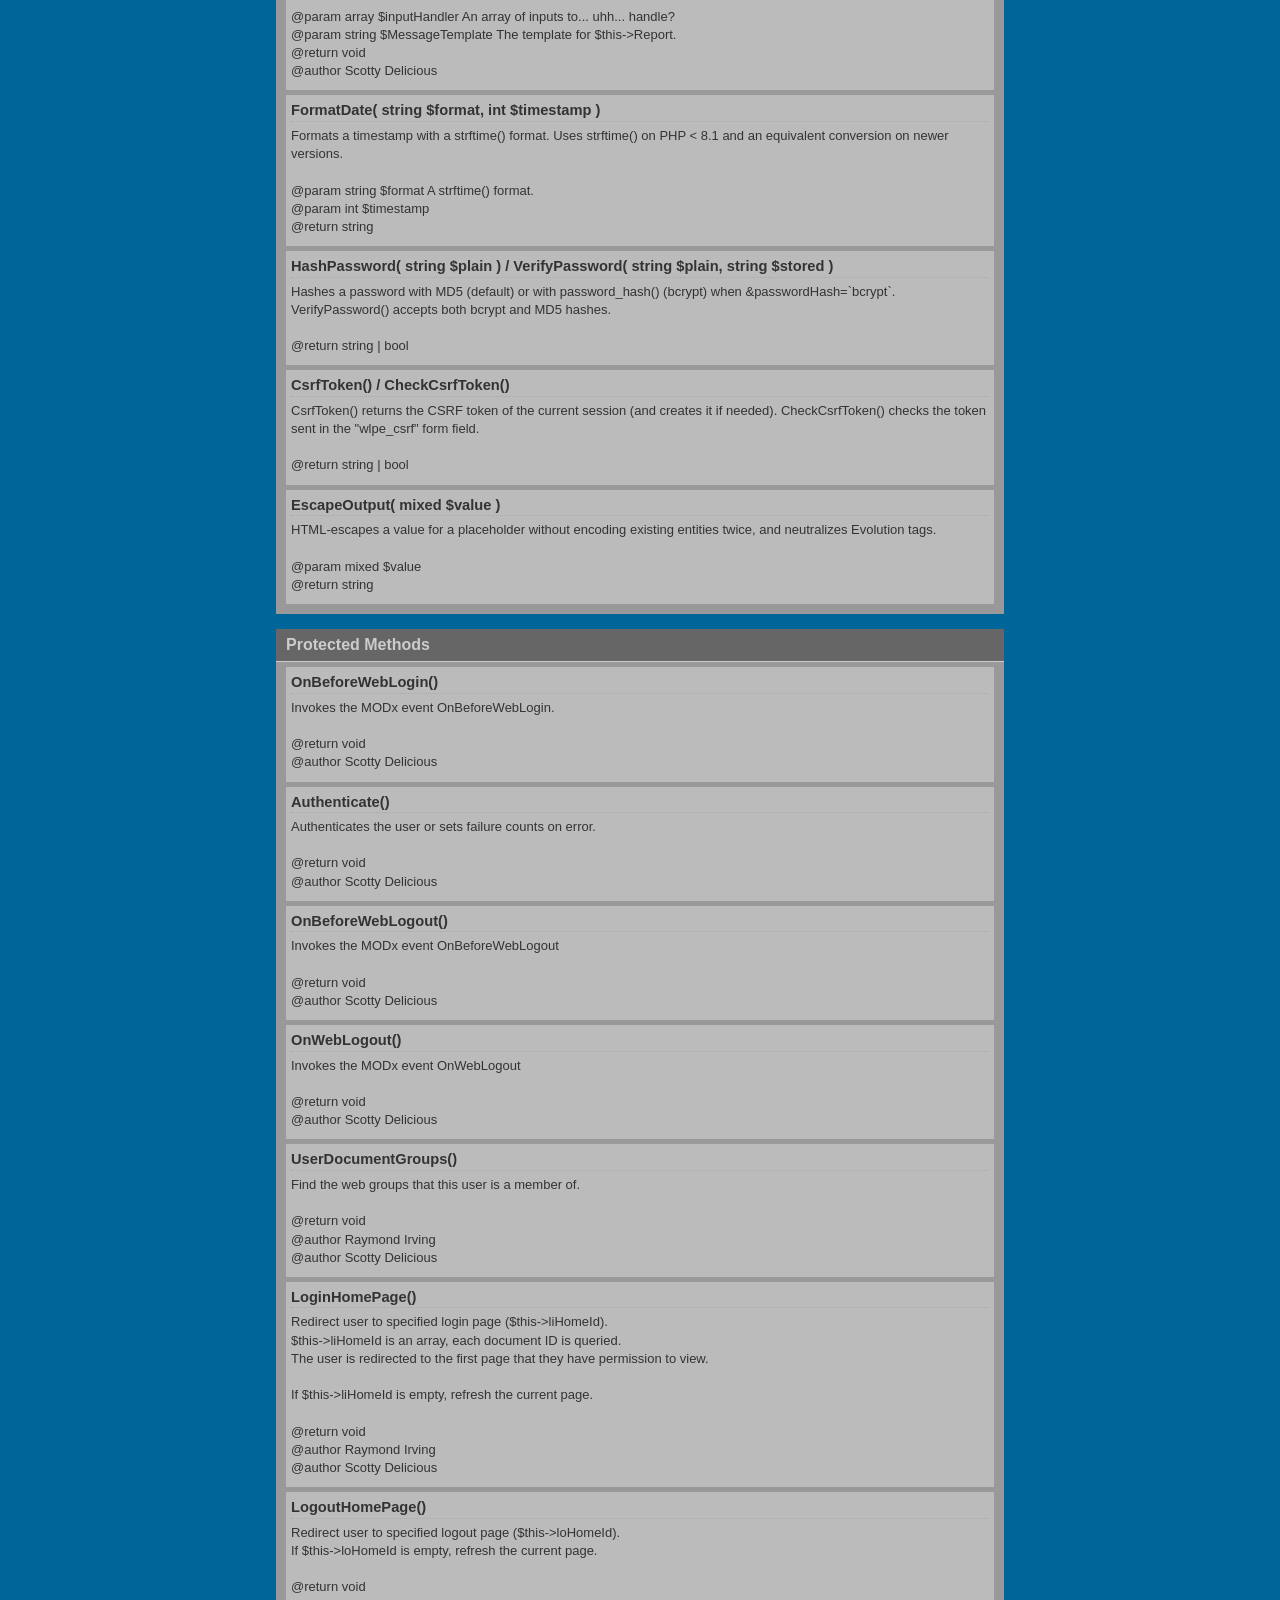
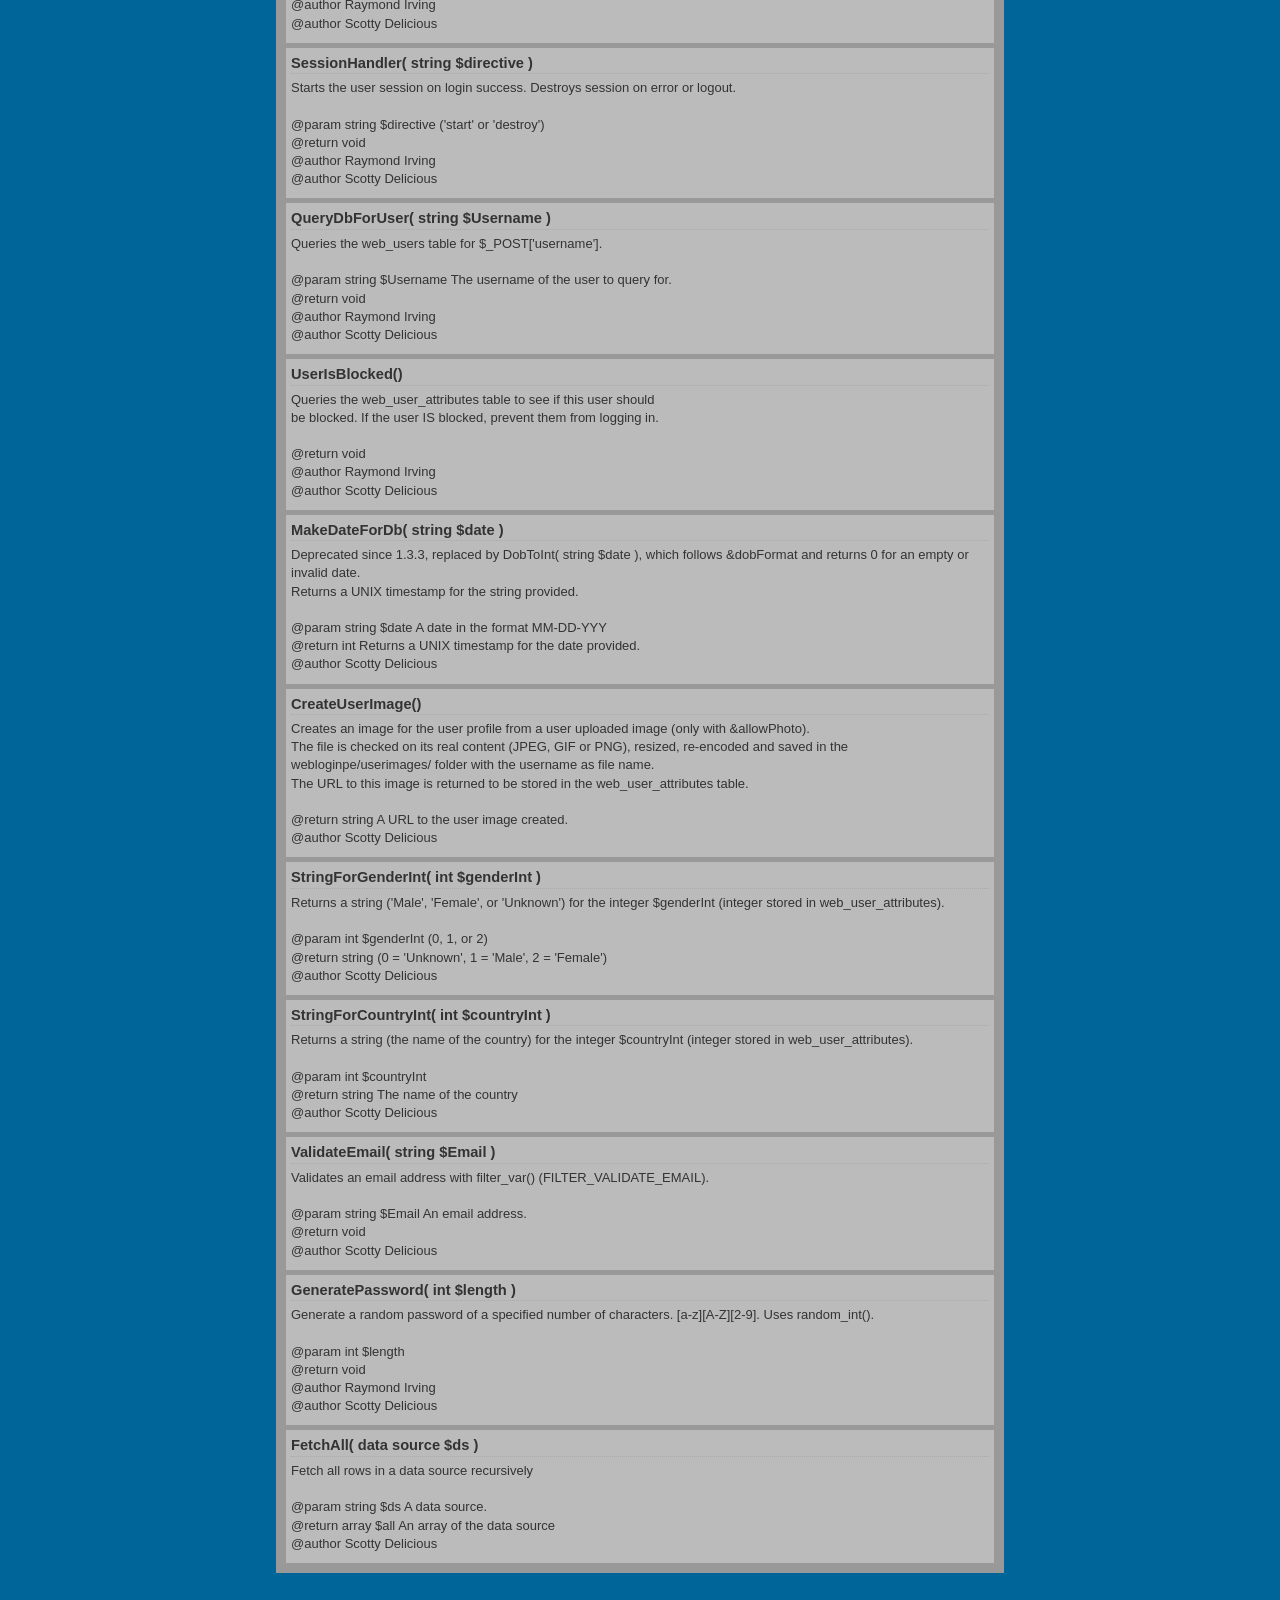
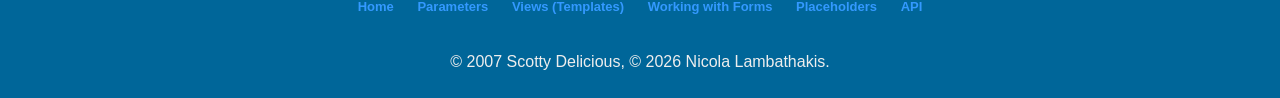
==== commit ed2f0c21: "update docs" ====
--- a/assets/snippets/webloginpe/docs/api.html
+++ b/assets/snippets/webloginpe/docs/api.html
@@ -34,7 +34,7 @@
 		<div id="content">
 			<h4>The WebLoginPE API <span class="sidenote">(Application Programming Interface)</span></h4>
 			<p>
-				WebLoginPE is an Object Oriented PHP script. If you would like to extend WebLoginPE please use this document as a reference to it's API. If you are interested in extending the function of WebLoginPE through EVO Plugins, WebLoginPE invokes a <a href="#events">suite of events</a> throughout it's services that you can take advantage of.
+				WebLoginPE is an Object Oriented PHP script. If you would like to extend WebLoginPE please use this document as a reference to it's API. If you are interested in extending the function of WebLoginPE through MODx Plugins, WebLoginPE invokes a <a href="#events">suite of events</a> throughout it's services that you can take advantage of.
 			</p>
 			<p>
 				Instantiation of the WebLoginPE object has 4 parameters, a Language array (required), a date format (optional), user image settings (optional), and type (optional).
@@ -64,7 +64,7 @@
 					
 					<div class="example">
 						<h6>liHomeId</h6>
-						A comma separated list of EVO document IDs to attempt to redirect the user to after login.
+						A comma separated list of MODx document IDs to attempt to redirect the user to after login.
 						<br/>
 						<br/>@var string
 						<br/>@access public
@@ -74,7 +74,7 @@
 					
 					<div class="example">
 						<h6>loHomeId</h6>
-						The EVO document ID to redirect the user to after logout.
+						The MODx document ID to redirect the user to after logout.
 						<br/>
 						<br/>@var string
 						<br/>@access public
@@ -170,8 +170,8 @@
 					</div>
 					
 					<div class="example">
-						<h6>AllowPhoto, RememberDays, DobFormat, LegacyMd5, Csrf</h6>
-						Settings added in 1.4.0, set by the snippet from the parameters &amp;allowPhoto, &amp;rememberDays, &amp;dobFormat (through SetDobFormat()), &amp;legacyMd5 and &amp;csrf.
+						<h6>AllowPhoto, RememberDays, DobFormat, ModernHash, Csrf</h6>
+						Settings added in 1.4.0, set by the snippet from the parameters &amp;allowPhoto, &amp;rememberDays, &amp;dobFormat (through SetDobFormat()), &amp;passwordHash and &amp;csrf.
 						<br/>
 						<br/>@var bool | int | string
 						<br/>@access public
@@ -294,7 +294,7 @@
 						Perform all the necessary functions to establish a secure user session with permissions
 						<br/>
 						<br/>@param string $type The WebLoginPE type.
-						<br/>@param string $liHomeId Comma separated list of EVO document ID's to attempt to redirect to after login.
+						<br/>@param string $liHomeId Comma separated list of MODx document ID's to attempt to redirect to after login.
 						<br/>@return void
 						<br/>@author Scotty Delicious
 					</div>
@@ -313,7 +313,7 @@
 						Destroy the user session and redirect or refresh.
 						<br/>
 						<br/>@param string $type The WebLoginPE type.
-						<br/>@param int $loHomeId EVO document ID to redirect to after logout.
+						<br/>@param int $loHomeId MODx document ID to redirect to after logout.
 						<br/>@return void
 						<br/>@author Scotty Delicious
 					</div>
@@ -428,7 +428,7 @@
 					
 					<div class="example">
 						<h6>PlaceHolders( array $inputHandler, string $MessageTemplate )</h6>
-						Sets place holders using the EVO method setPlaceholder() for fields in web_user_attributes, the extended table, the submitted form ([+post.*+]) and the CSRF token ([+form.csrf+]).
+						Sets place holders using the MODx method setPlaceholder() for fields in web_user_attributes, the extended table, the submitted form ([+post.*+]) and the CSRF token ([+form.csrf+]).
 						<br/>
 						<br/>@param array $inputHandler An array of inputs to... uhh... handle?
 						<br/>@param string $MessageTemplate The template for $this->Report.
@@ -447,7 +447,7 @@
 					
 					<div class="example">
 						<h6>HashPassword( string $plain ) / VerifyPassword( string $plain, string $stored )</h6>
-						Hashes a password with password_hash() (bcrypt), or MD5 with &amp;legacyMd5. VerifyPassword() accepts both bcrypt and MD5 hashes.
+						Hashes a password with MD5 (default) or with password_hash() (bcrypt) when &amp;passwordHash=`bcrypt`. VerifyPassword() accepts both bcrypt and MD5 hashes.
 						<br/>
 						<br/>@return string | bool
 					</div>
@@ -476,7 +476,7 @@
 					
 					<div class="example">
 						<h6>OnBeforeWebLogin()</h6>
-						Invokes the EVO event OnBeforeWebLogin.
+						Invokes the MODx event OnBeforeWebLogin.
 						<br/>
 						<br/>@return void
 						<br/>@author Scotty Delicious
@@ -492,7 +492,7 @@
 					
 					<div class="example">
 						<h6>OnBeforeWebLogout()</h6>
-						Invokes the EVO event OnBeforeWebLogout
+						Invokes the MODx event OnBeforeWebLogout
 						<br/>
 						<br/>@return void
 						<br/>@author Scotty Delicious
@@ -500,7 +500,7 @@
 					
 					<div class="example">
 						<h6>OnWebLogout()</h6>
-						Invokes the EVO event OnWebLogout
+						Invokes the MODx event OnWebLogout
 						<br/>
 						<br/>@return void
 						<br/>@author Scotty Delicious
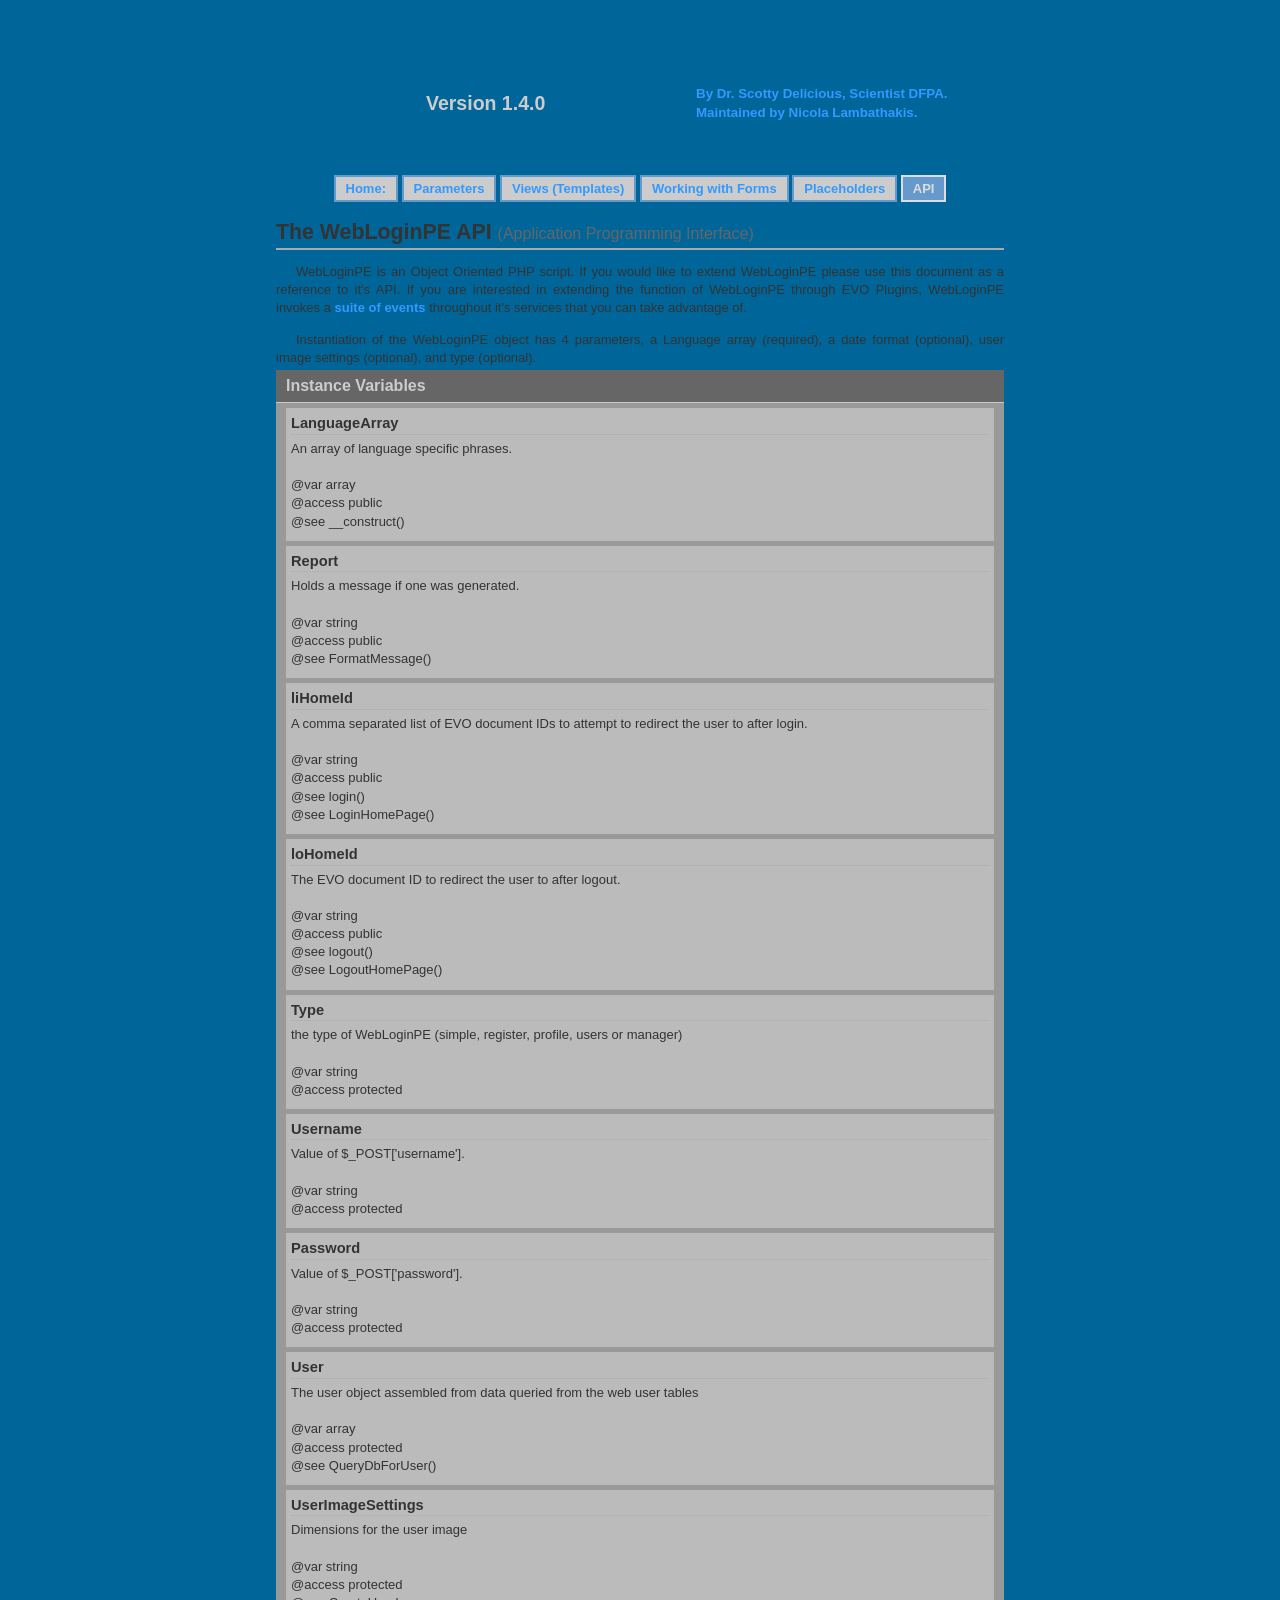
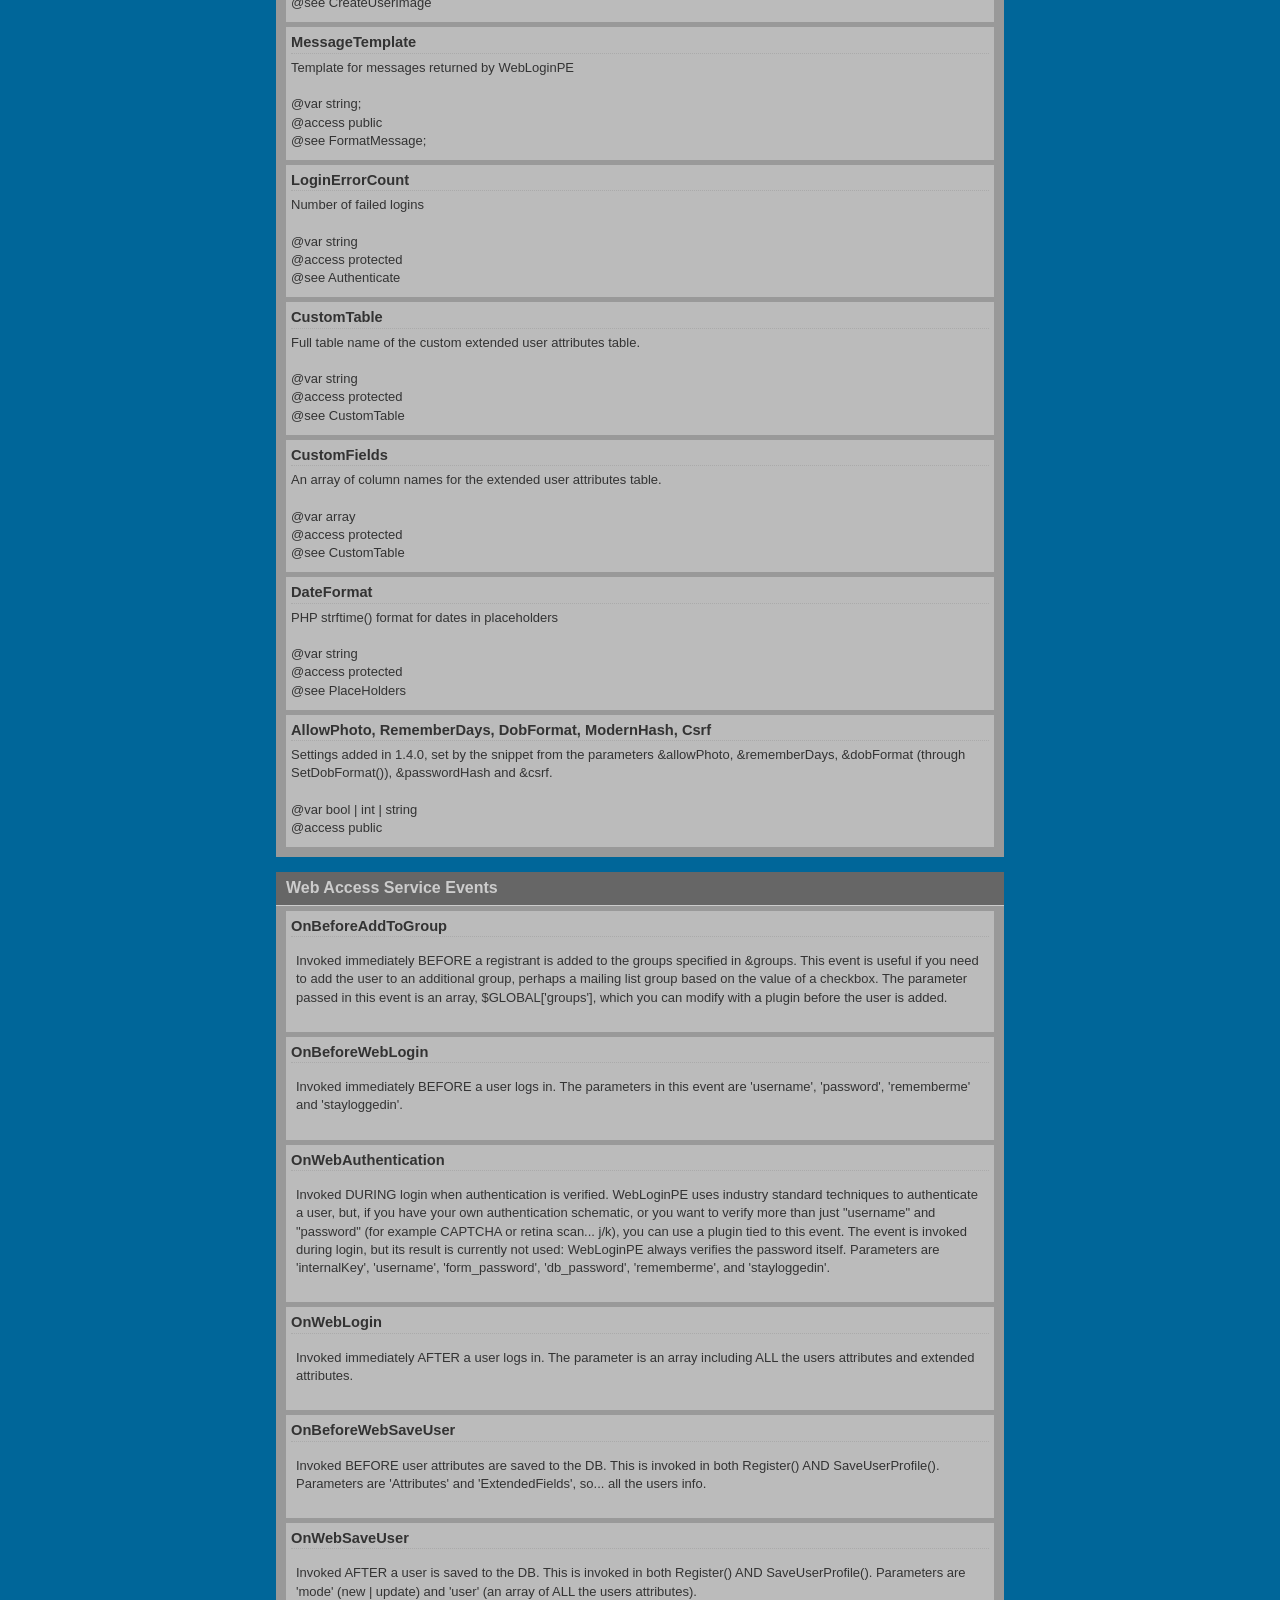
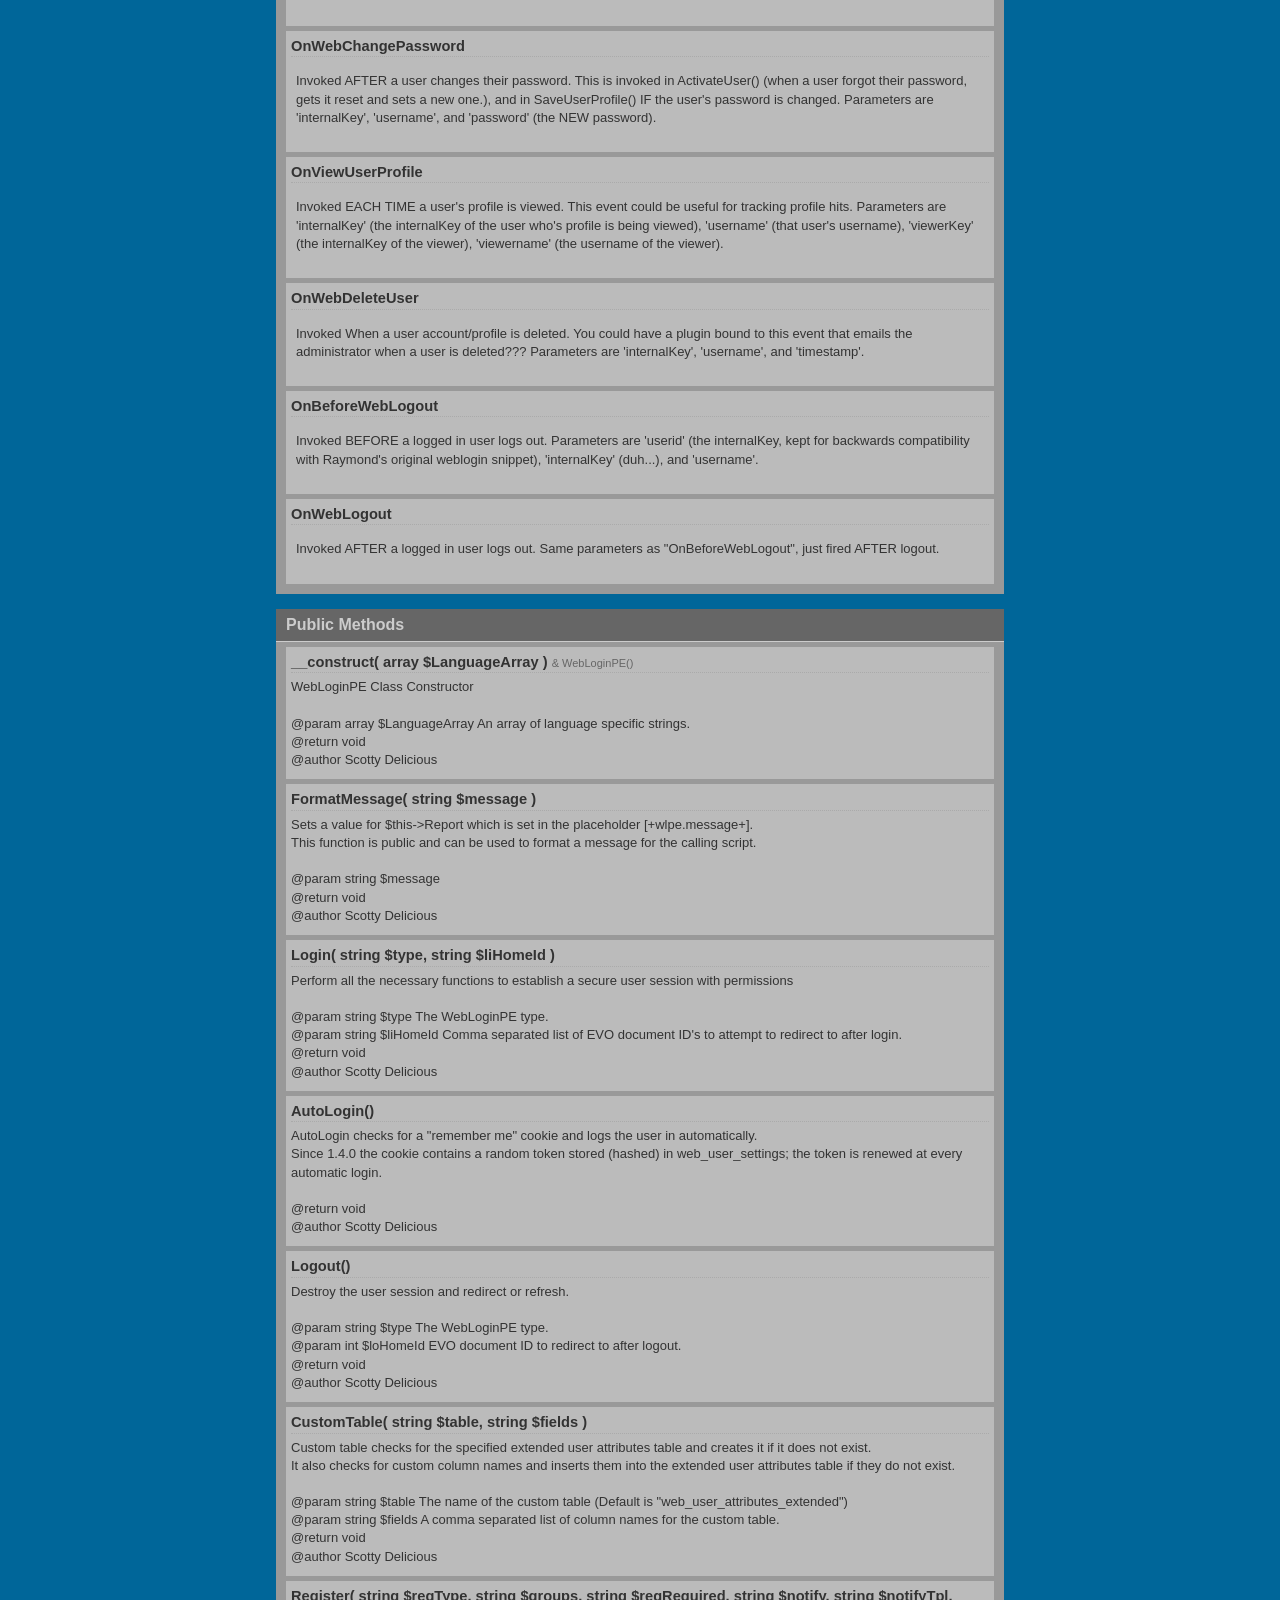
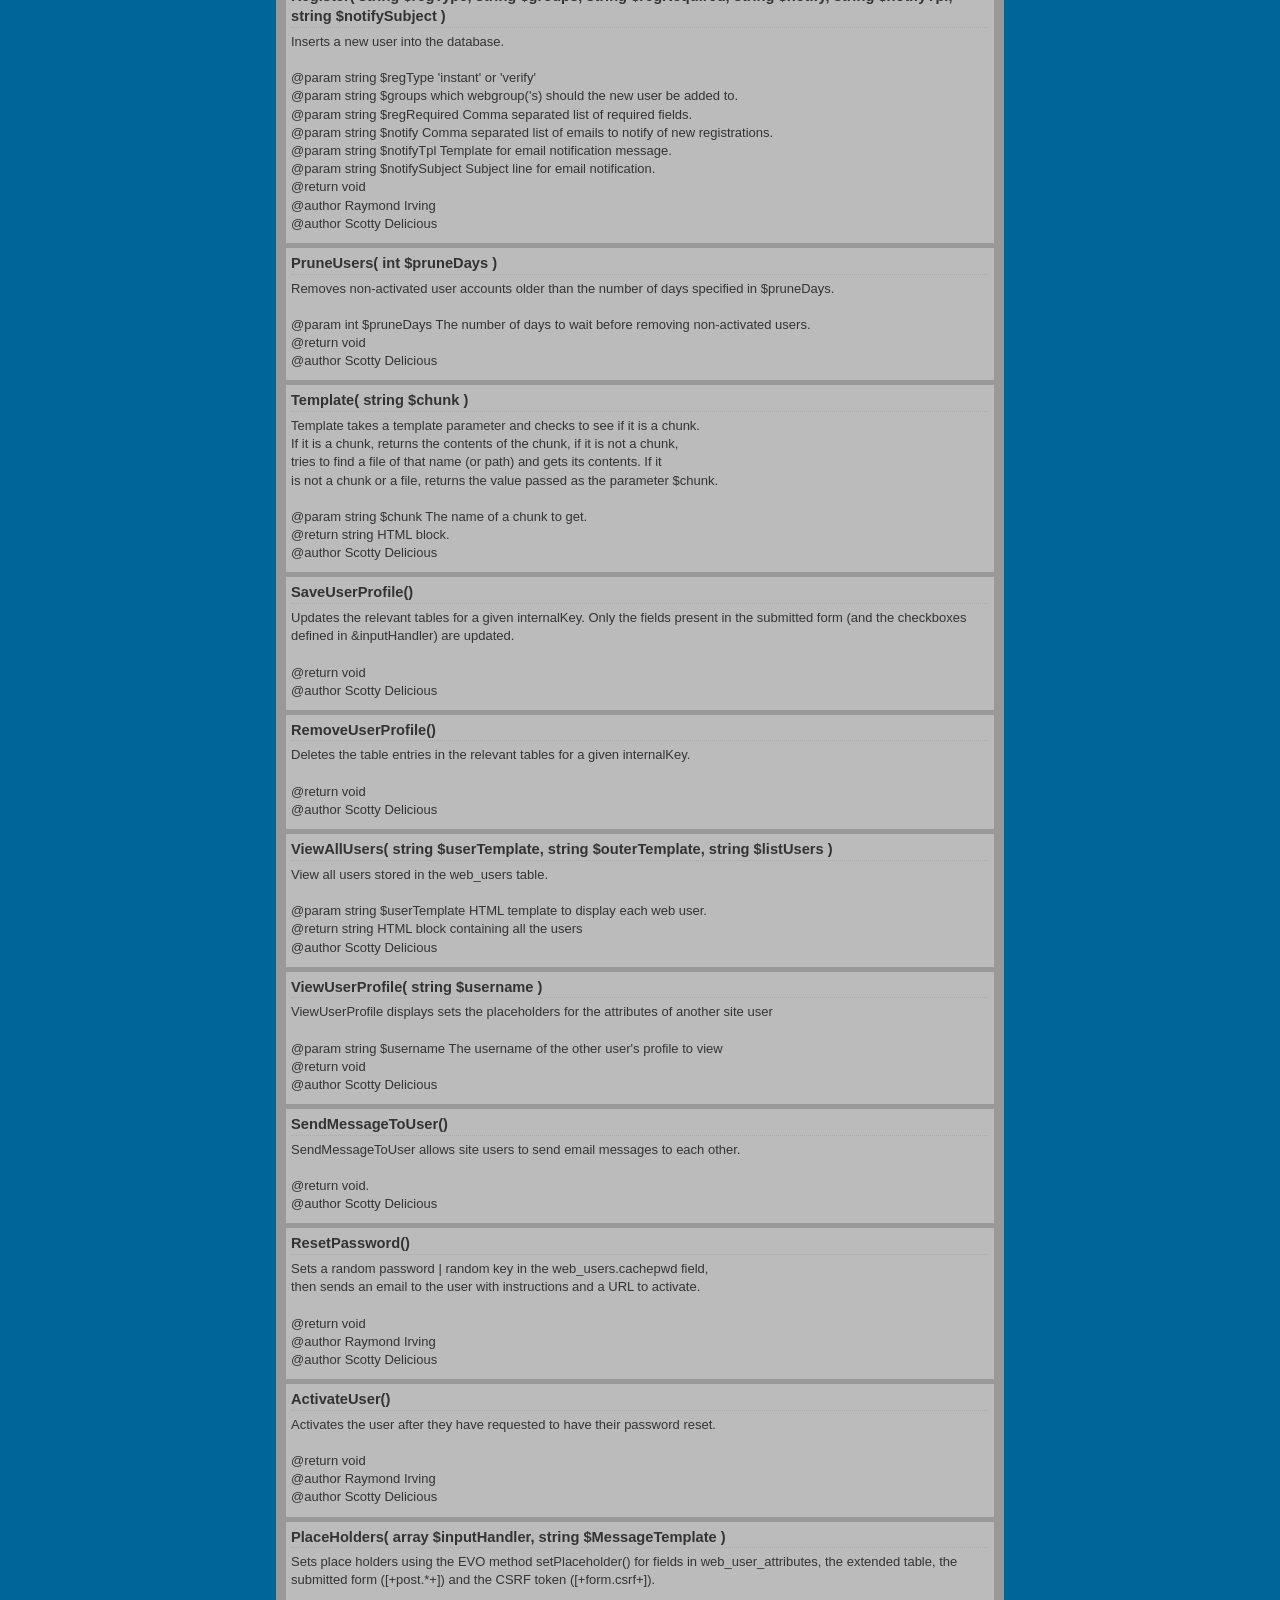
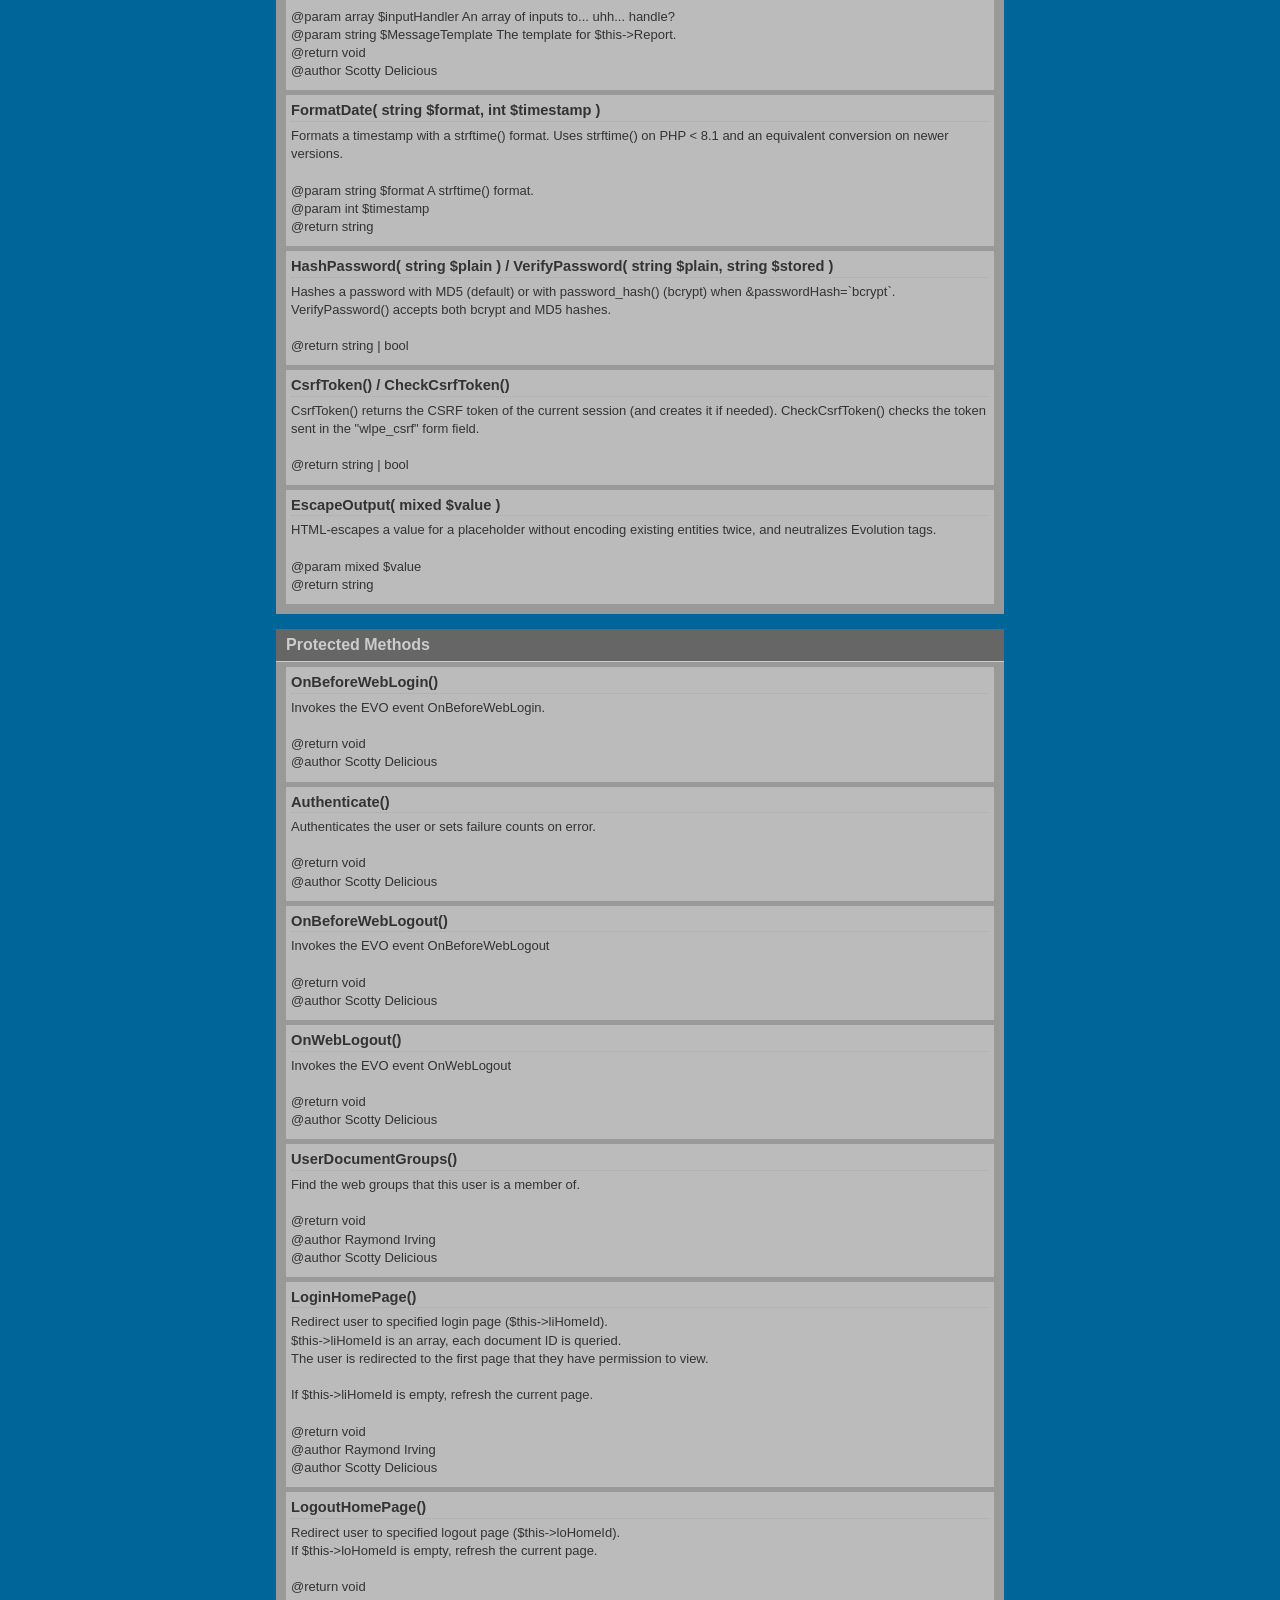
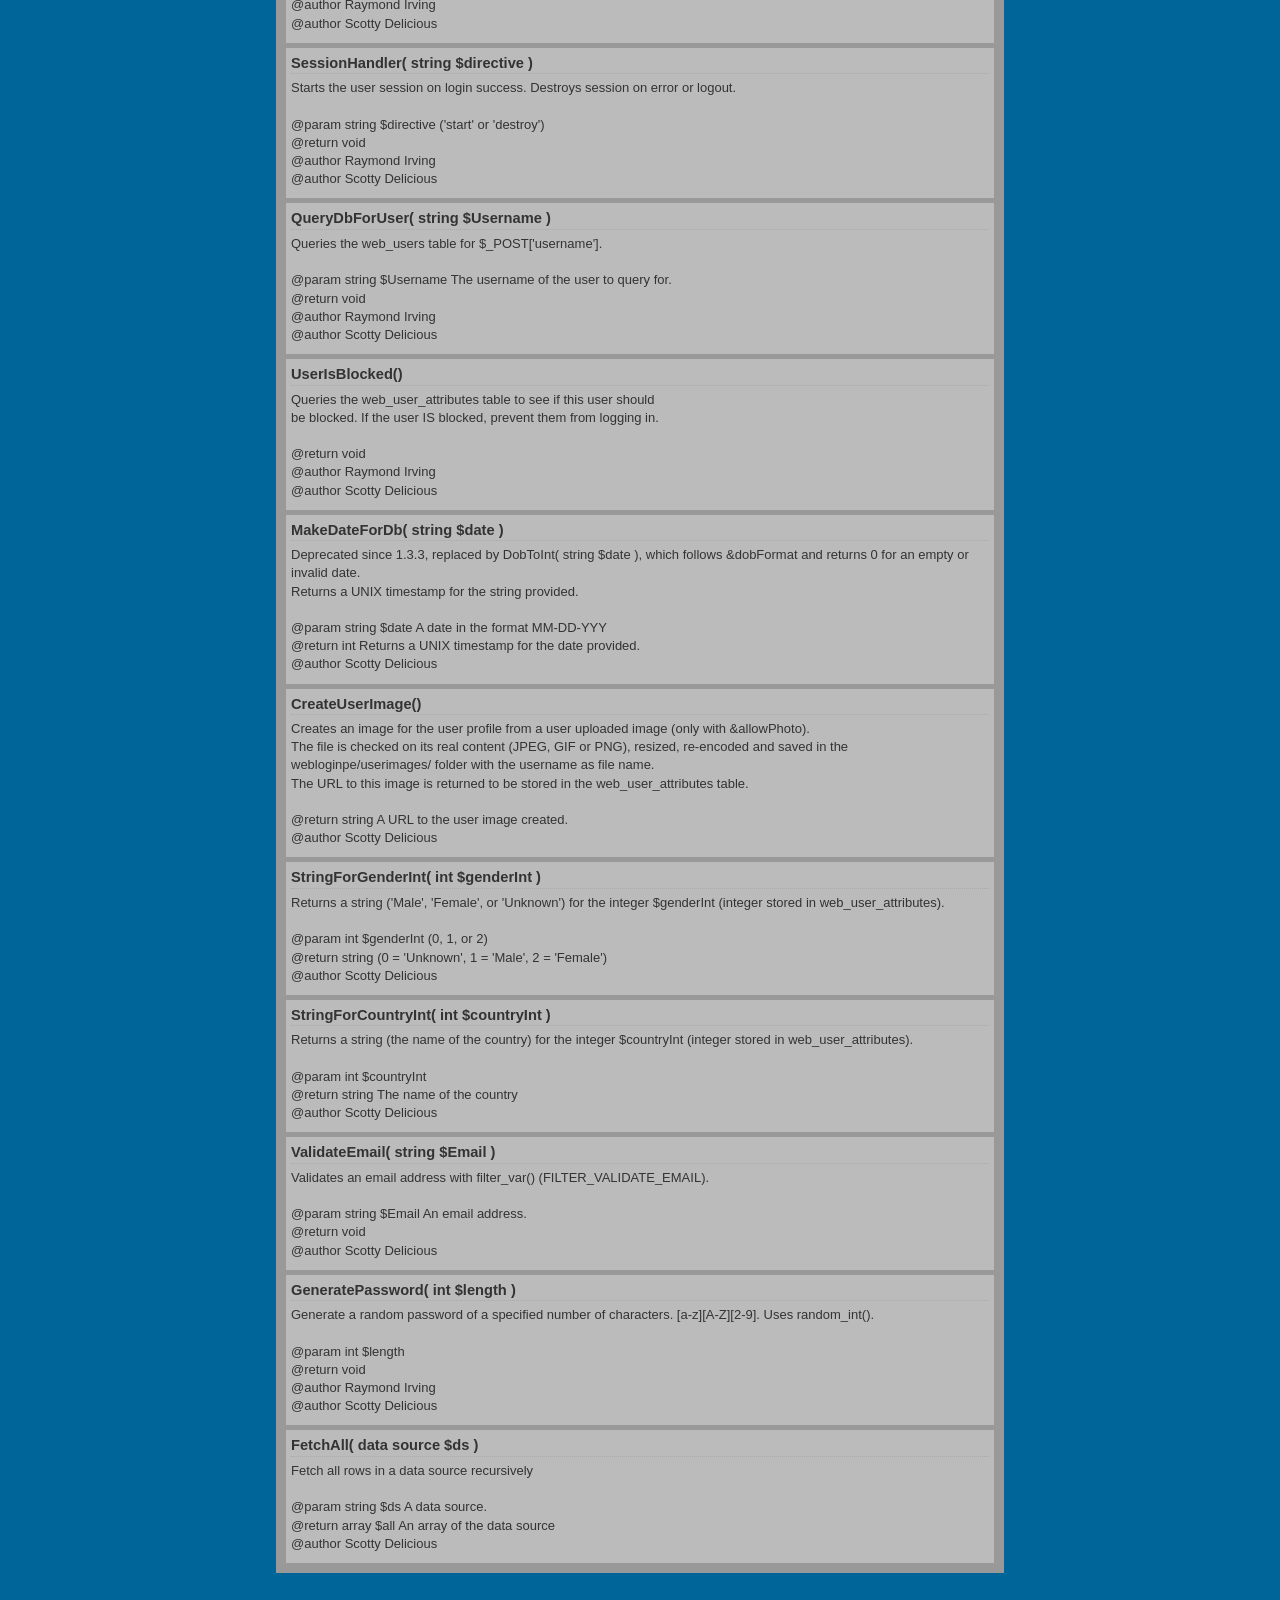
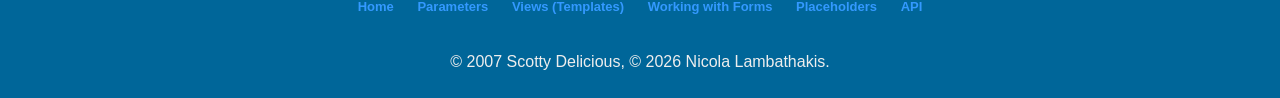
==== commit 3d887bfc: "replace modx with evo in docs" ====
--- a/assets/snippets/webloginpe/docs/api.html
+++ b/assets/snippets/webloginpe/docs/api.html
@@ -34,7 +34,7 @@
 		<div id="content">
 			<h4>The WebLoginPE API <span class="sidenote">(Application Programming Interface)</span></h4>
 			<p>
-				WebLoginPE is an Object Oriented PHP script. If you would like to extend WebLoginPE please use this document as a reference to it's API. If you are interested in extending the function of WebLoginPE through MODx Plugins, WebLoginPE invokes a <a href="#events">suite of events</a> throughout it's services that you can take advantage of.
+				WebLoginPE is an Object Oriented PHP script. If you would like to extend WebLoginPE please use this document as a reference to it's API. If you are interested in extending the function of WebLoginPE through EVO Plugins, WebLoginPE invokes a <a href="#events">suite of events</a> throughout it's services that you can take advantage of.
 			</p>
 			<p>
 				Instantiation of the WebLoginPE object has 4 parameters, a Language array (required), a date format (optional), user image settings (optional), and type (optional).
@@ -64,7 +64,7 @@
 					
 					<div class="example">
 						<h6>liHomeId</h6>
-						A comma separated list of MODx document IDs to attempt to redirect the user to after login.
+						A comma separated list of EVO document IDs to attempt to redirect the user to after login.
 						<br/>
 						<br/>@var string
 						<br/>@access public
@@ -74,7 +74,7 @@
 					
 					<div class="example">
 						<h6>loHomeId</h6>
-						The MODx document ID to redirect the user to after logout.
+						The EVO document ID to redirect the user to after logout.
 						<br/>
 						<br/>@var string
 						<br/>@access public
@@ -294,7 +294,7 @@
 						Perform all the necessary functions to establish a secure user session with permissions
 						<br/>
 						<br/>@param string $type The WebLoginPE type.
-						<br/>@param string $liHomeId Comma separated list of MODx document ID's to attempt to redirect to after login.
+						<br/>@param string $liHomeId Comma separated list of EVO document ID's to attempt to redirect to after login.
 						<br/>@return void
 						<br/>@author Scotty Delicious
 					</div>
@@ -313,7 +313,7 @@
 						Destroy the user session and redirect or refresh.
 						<br/>
 						<br/>@param string $type The WebLoginPE type.
-						<br/>@param int $loHomeId MODx document ID to redirect to after logout.
+						<br/>@param int $loHomeId EVO document ID to redirect to after logout.
 						<br/>@return void
 						<br/>@author Scotty Delicious
 					</div>
@@ -428,7 +428,7 @@
 					
 					<div class="example">
 						<h6>PlaceHolders( array $inputHandler, string $MessageTemplate )</h6>
-						Sets place holders using the MODx method setPlaceholder() for fields in web_user_attributes, the extended table, the submitted form ([+post.*+]) and the CSRF token ([+form.csrf+]).
+						Sets place holders using the EVO method setPlaceholder() for fields in web_user_attributes, the extended table, the submitted form ([+post.*+]) and the CSRF token ([+form.csrf+]).
 						<br/>
 						<br/>@param array $inputHandler An array of inputs to... uhh... handle?
 						<br/>@param string $MessageTemplate The template for $this->Report.
@@ -476,7 +476,7 @@
 					
 					<div class="example">
 						<h6>OnBeforeWebLogin()</h6>
-						Invokes the MODx event OnBeforeWebLogin.
+						Invokes the EVO event OnBeforeWebLogin.
 						<br/>
 						<br/>@return void
 						<br/>@author Scotty Delicious
@@ -492,7 +492,7 @@
 					
 					<div class="example">
 						<h6>OnBeforeWebLogout()</h6>
-						Invokes the MODx event OnBeforeWebLogout
+						Invokes the EVO event OnBeforeWebLogout
 						<br/>
 						<br/>@return void
 						<br/>@author Scotty Delicious
@@ -500,7 +500,7 @@
 					
 					<div class="example">
 						<h6>OnWebLogout()</h6>
-						Invokes the MODx event OnWebLogout
+						Invokes the EVO event OnWebLogout
 						<br/>
 						<br/>@return void
 						<br/>@author Scotty Delicious
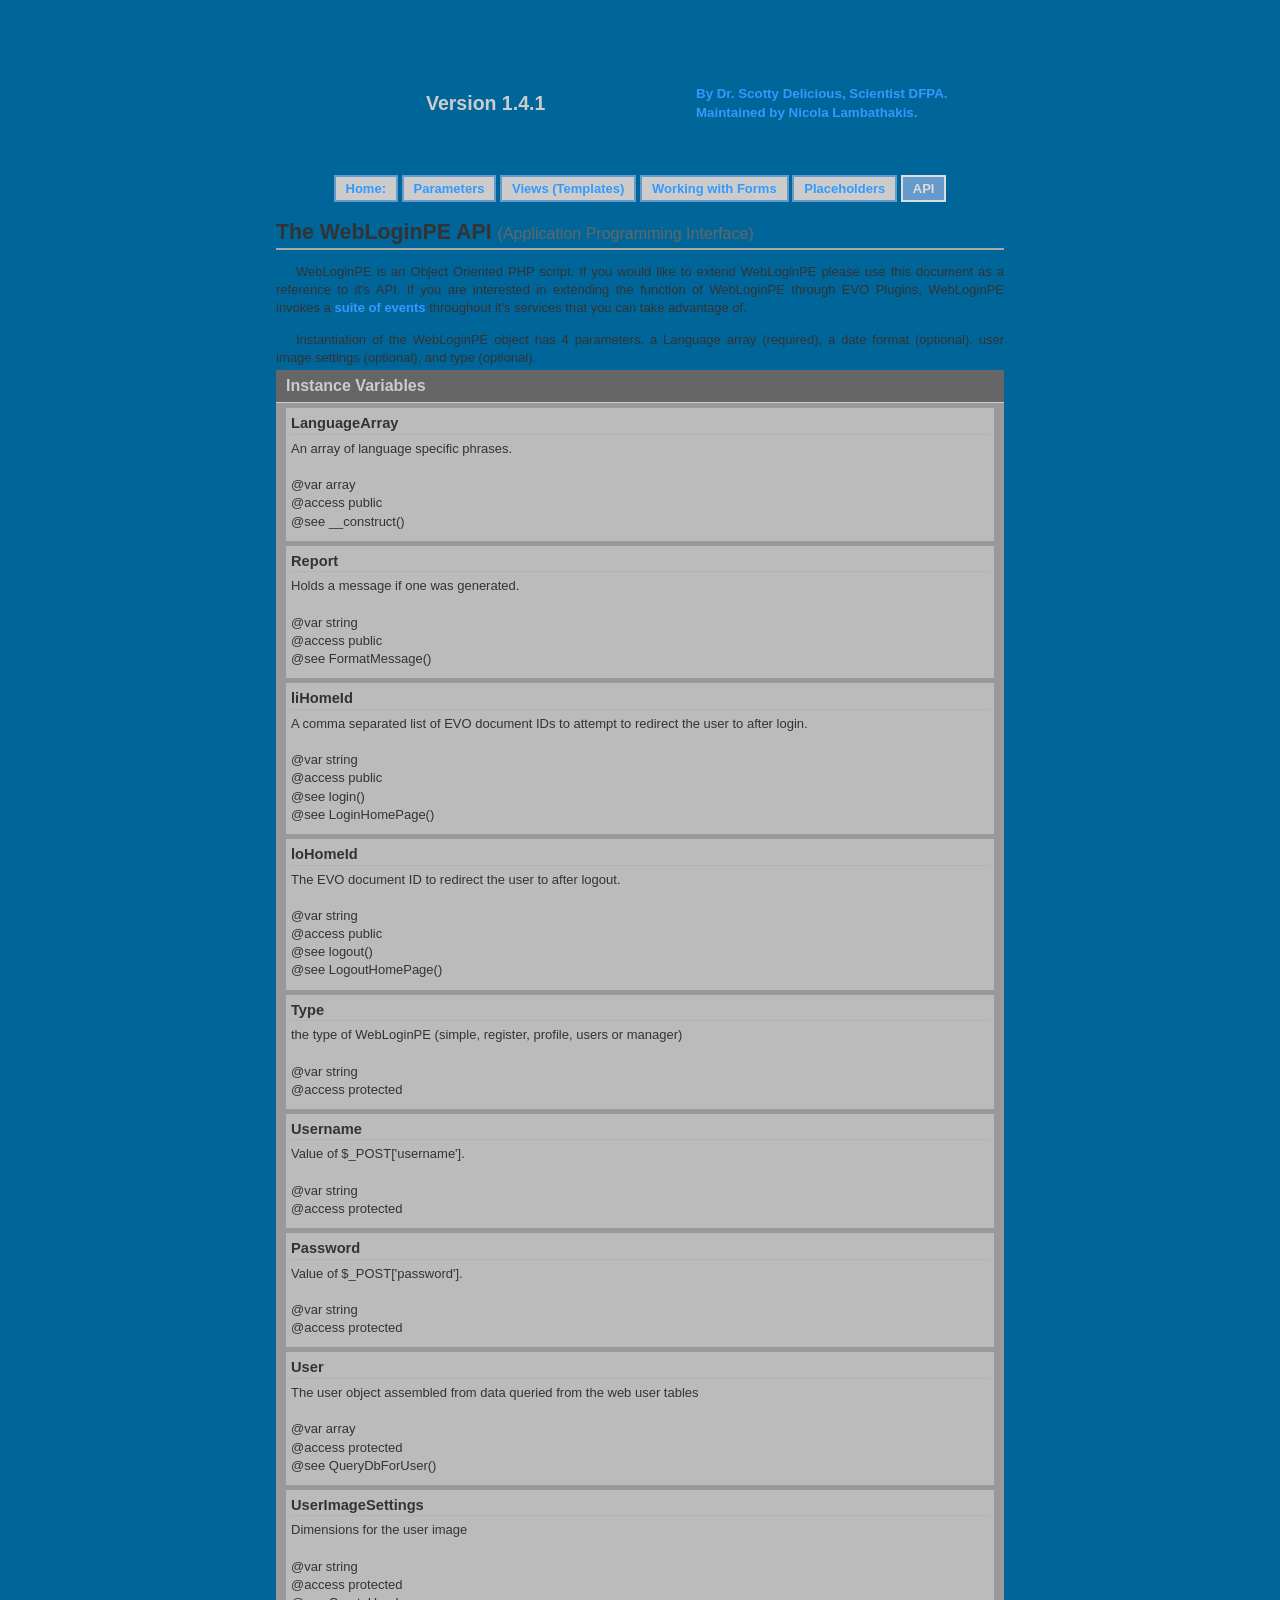
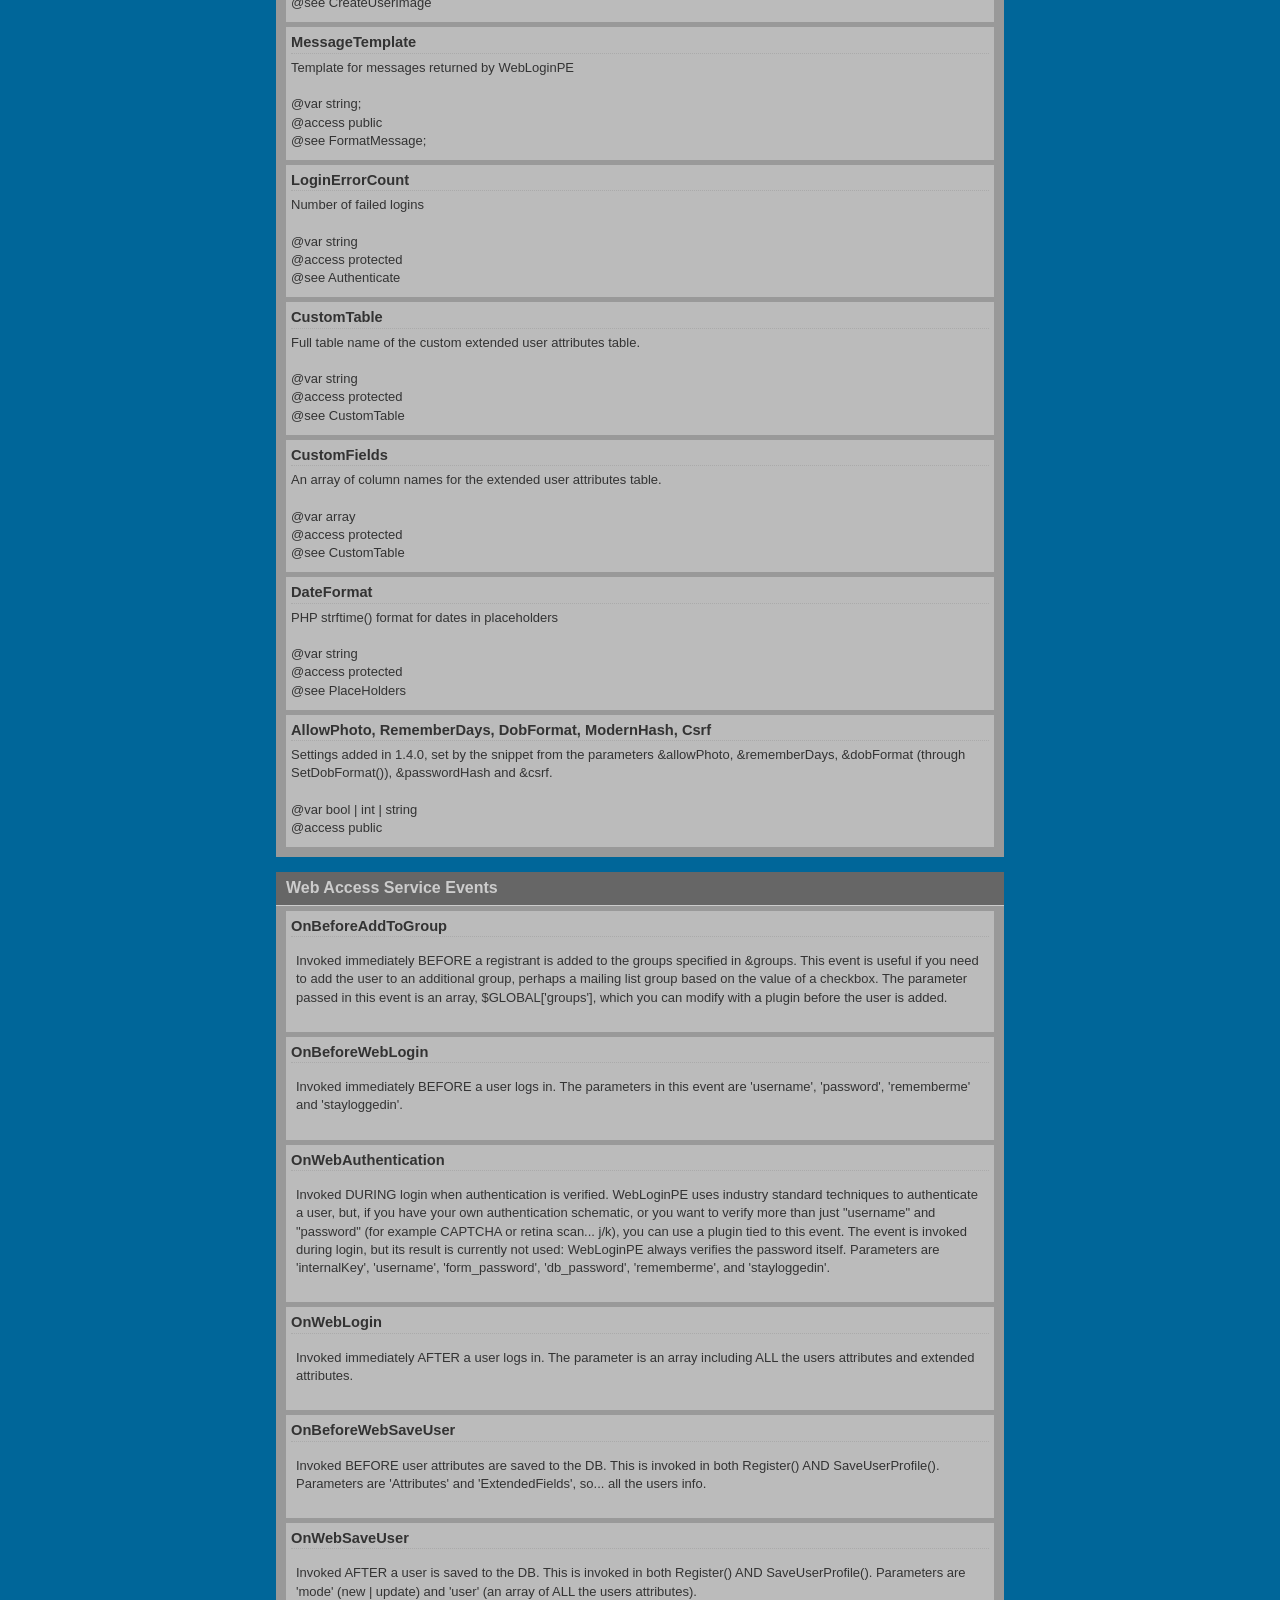
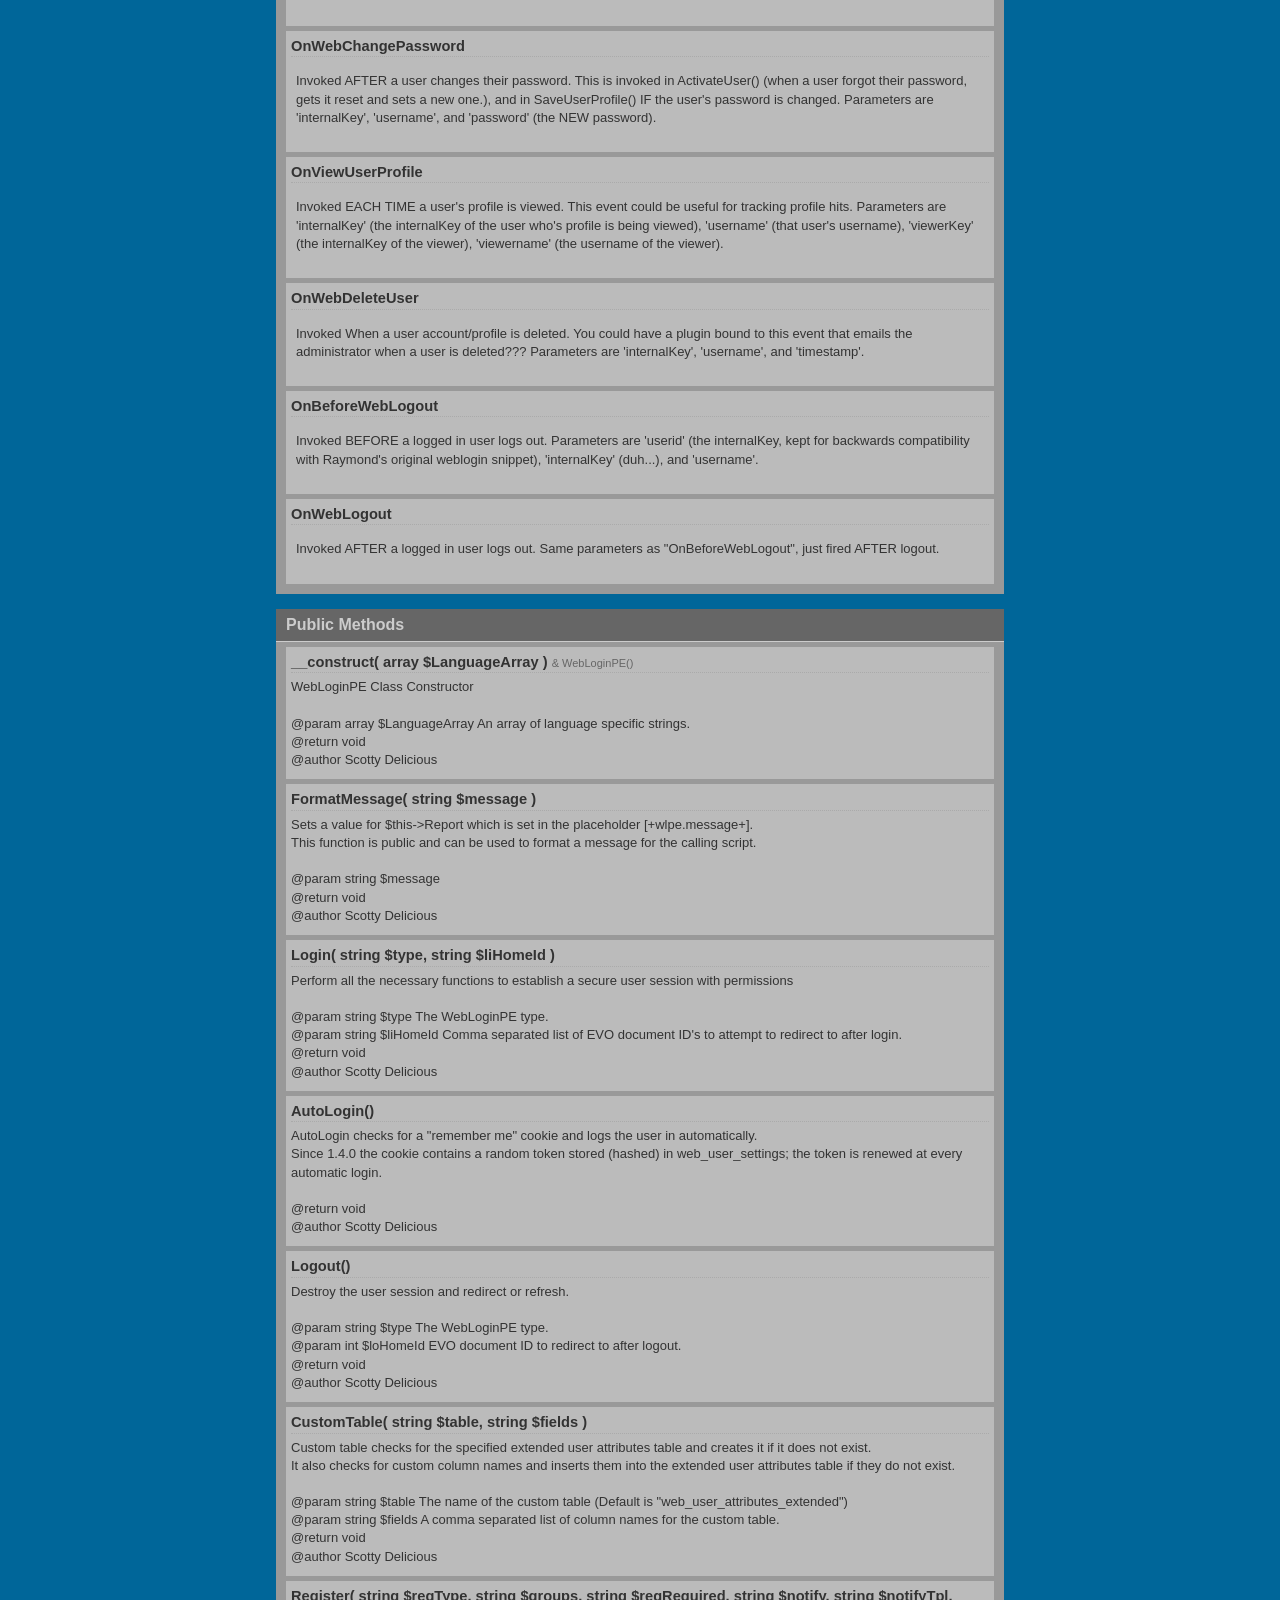
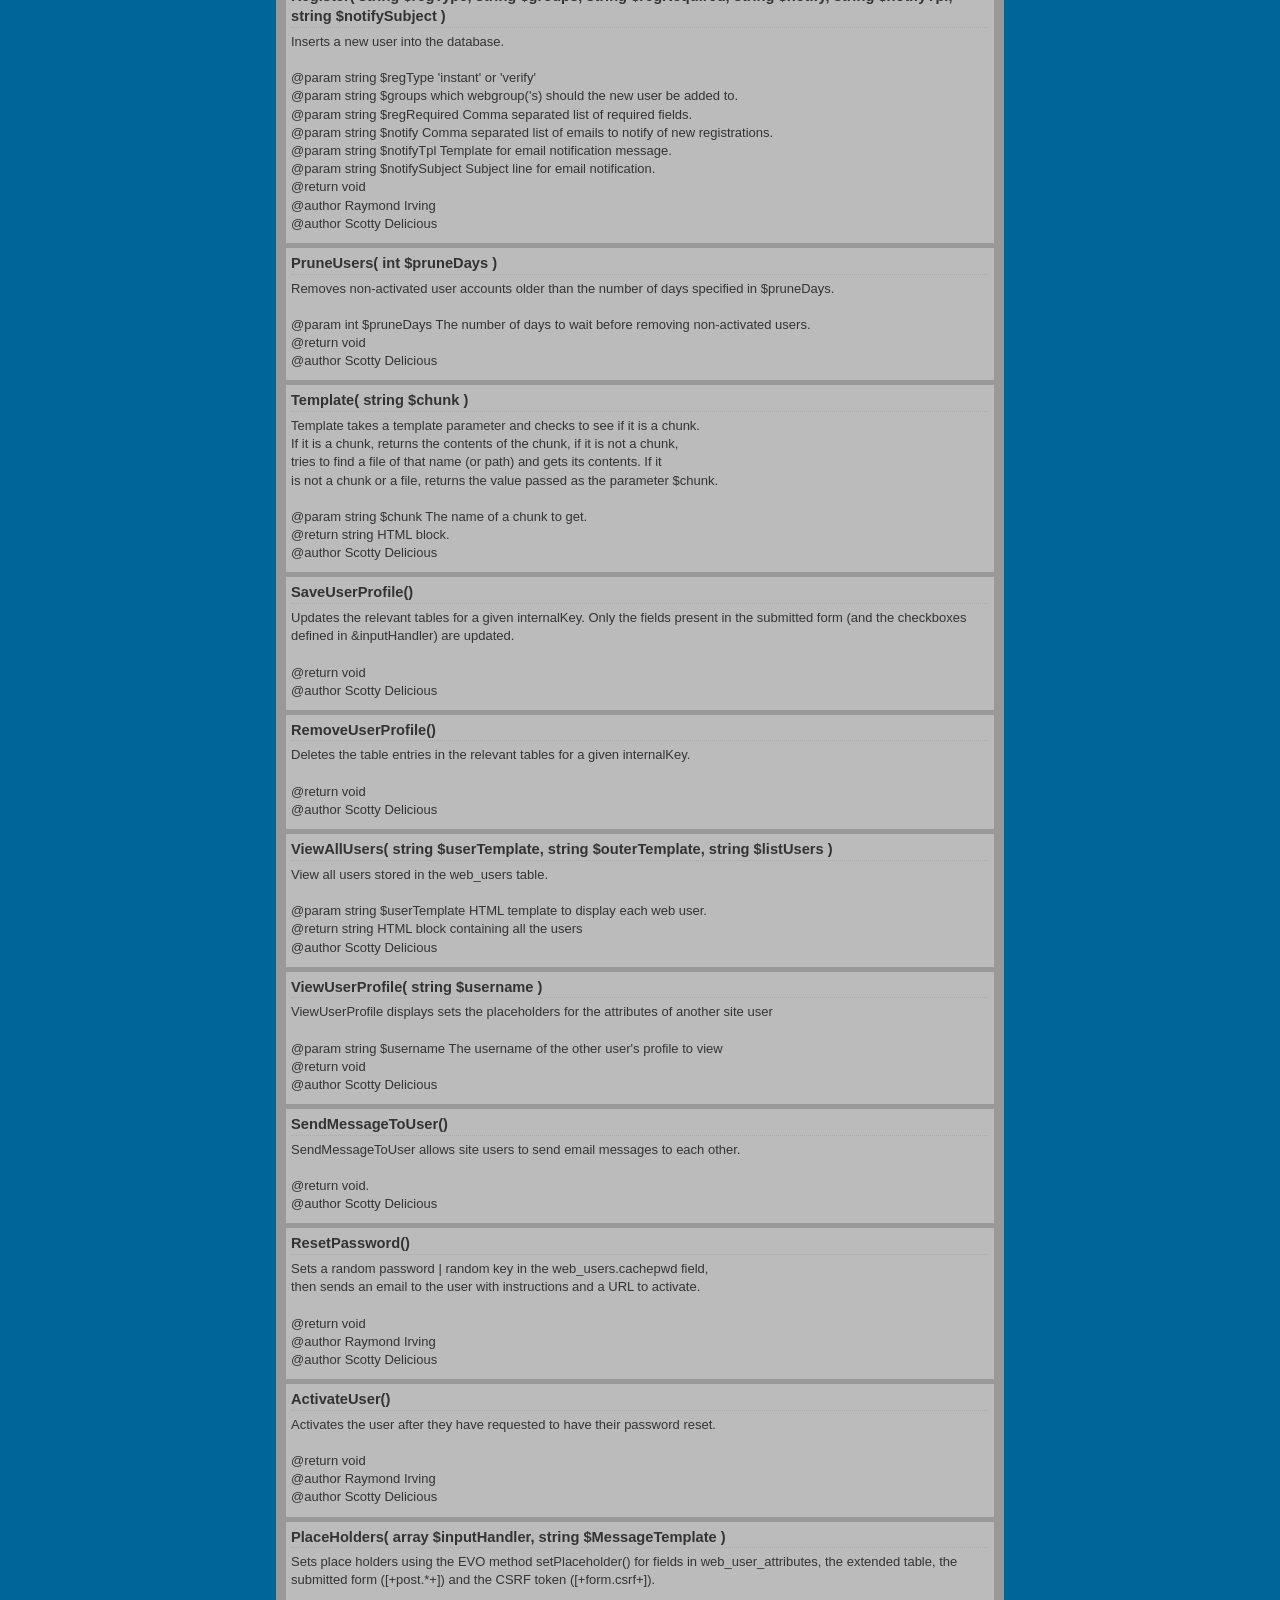
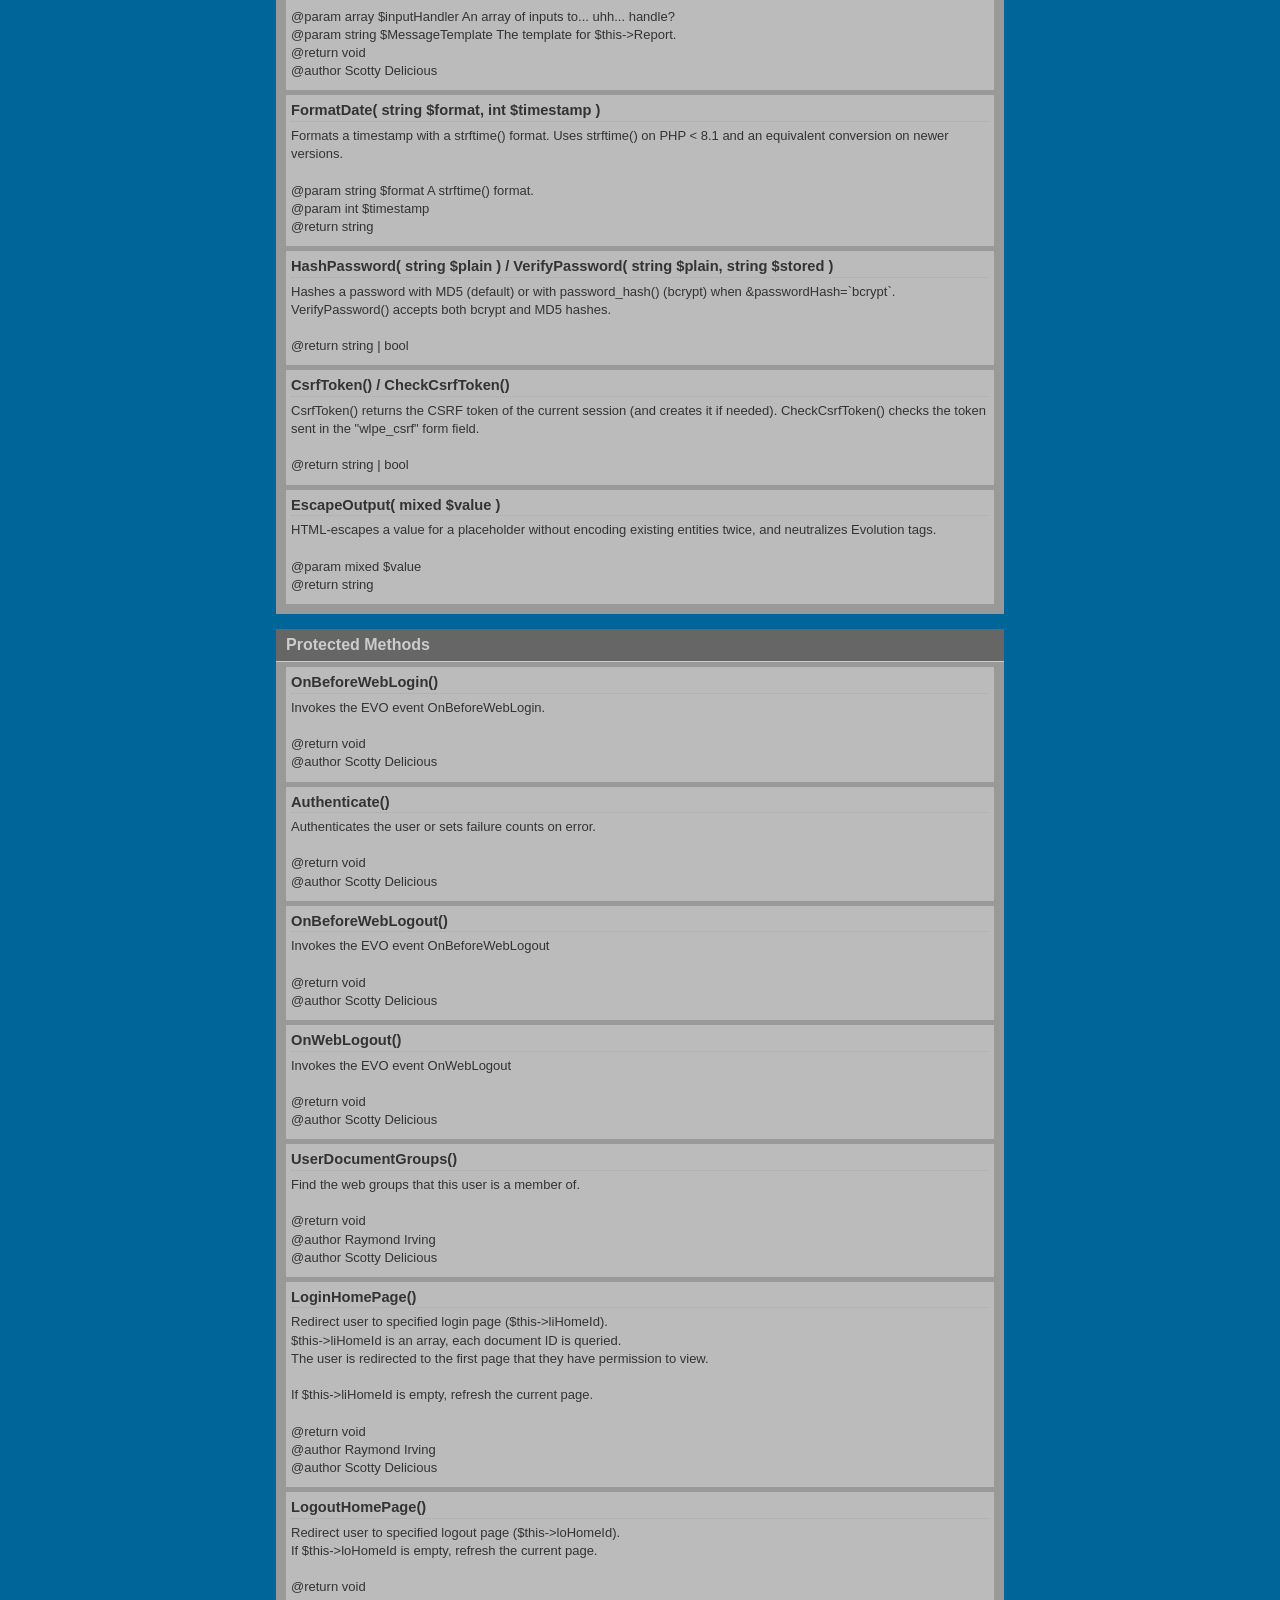
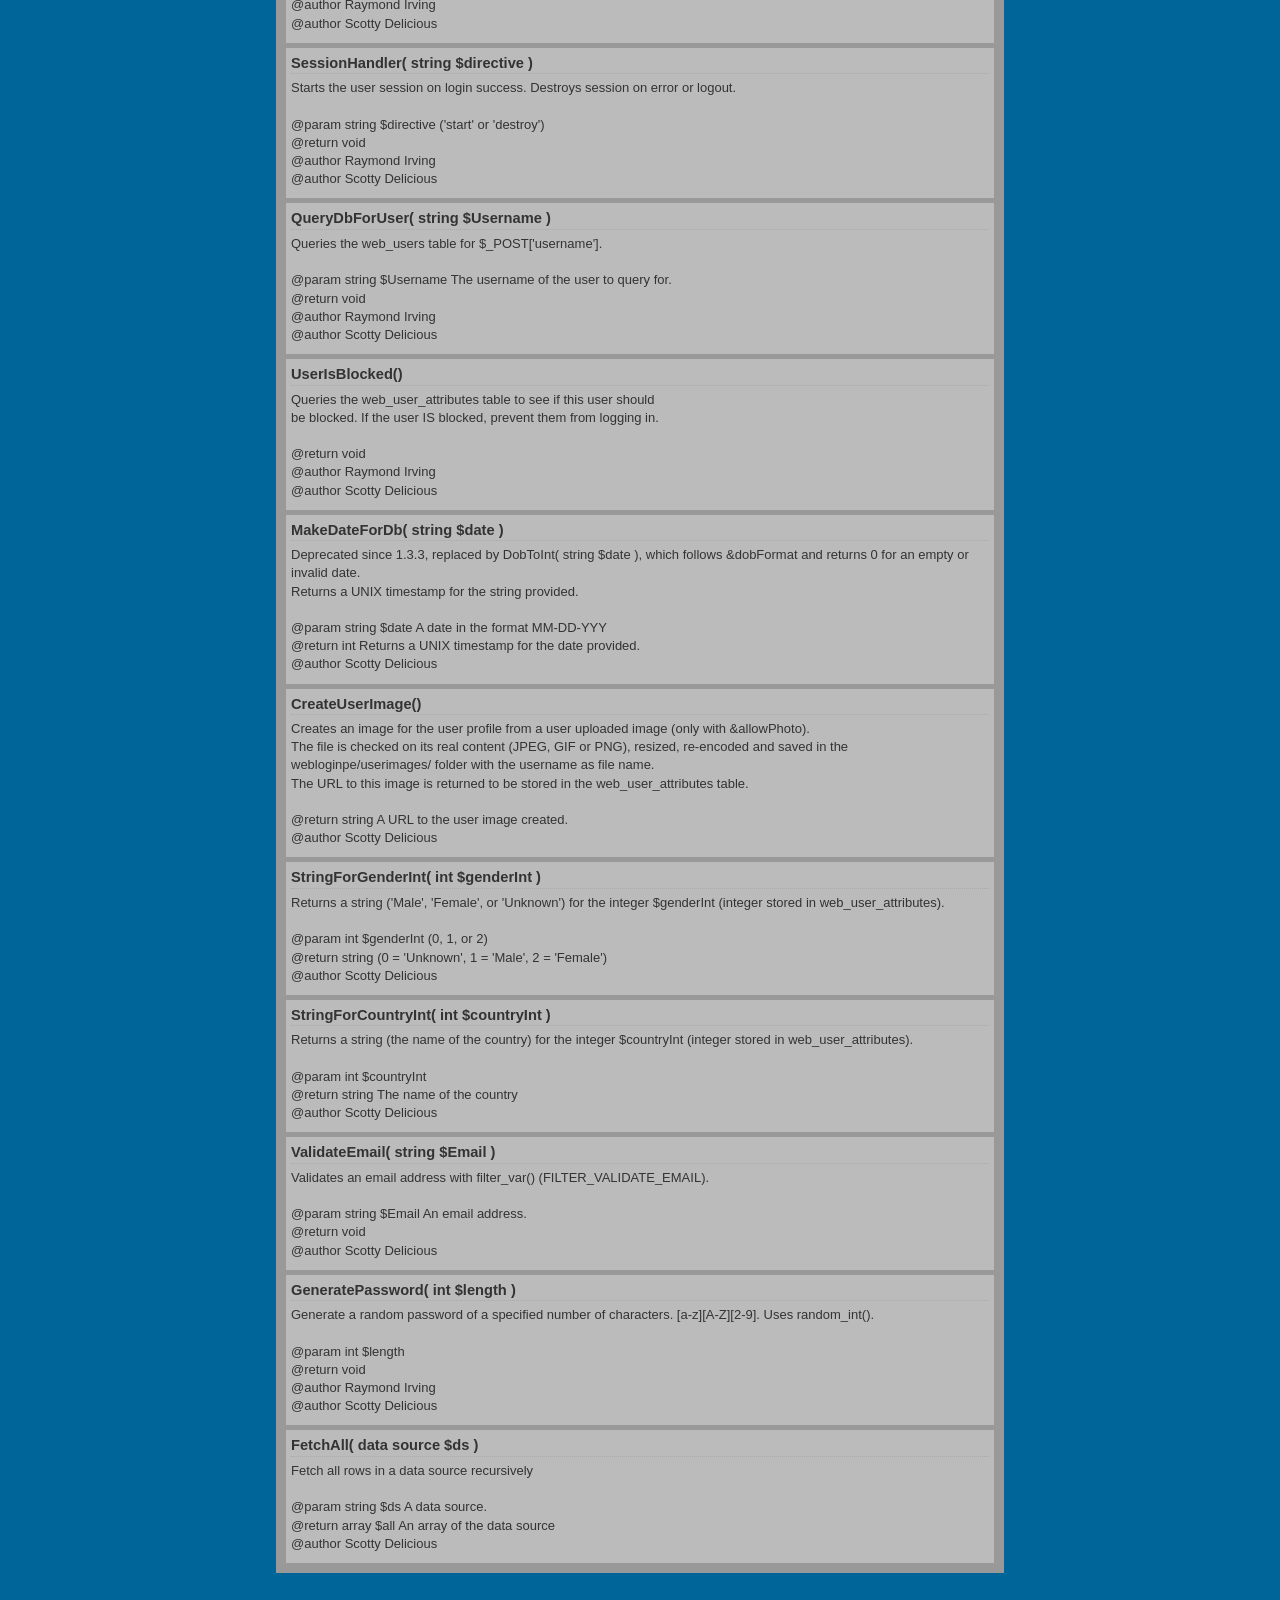
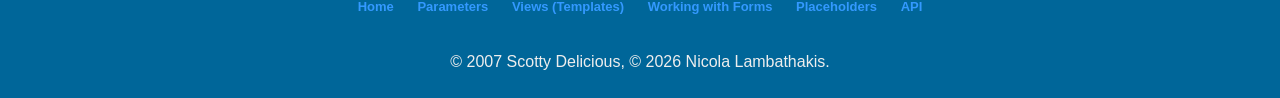
==== commit 3398f19e: "update docs" ====
--- a/assets/snippets/webloginpe/docs/api.html
+++ b/assets/snippets/webloginpe/docs/api.html
@@ -18,7 +18,7 @@
 	<div id="wrapper">
 		<div id="head">
 			<h1>WebLoginPE: Advanced User Management.</h1>
-			<h2>Version 1.4.0</h2>
+			<h2>Version 1.4.1</h2>
 			<h3>By Dr. Scotty Delicious, Scientist DFPA. <br/>Maintained by Nicola Lambathakis.</h3>
 		</div>
 		<div id="select">
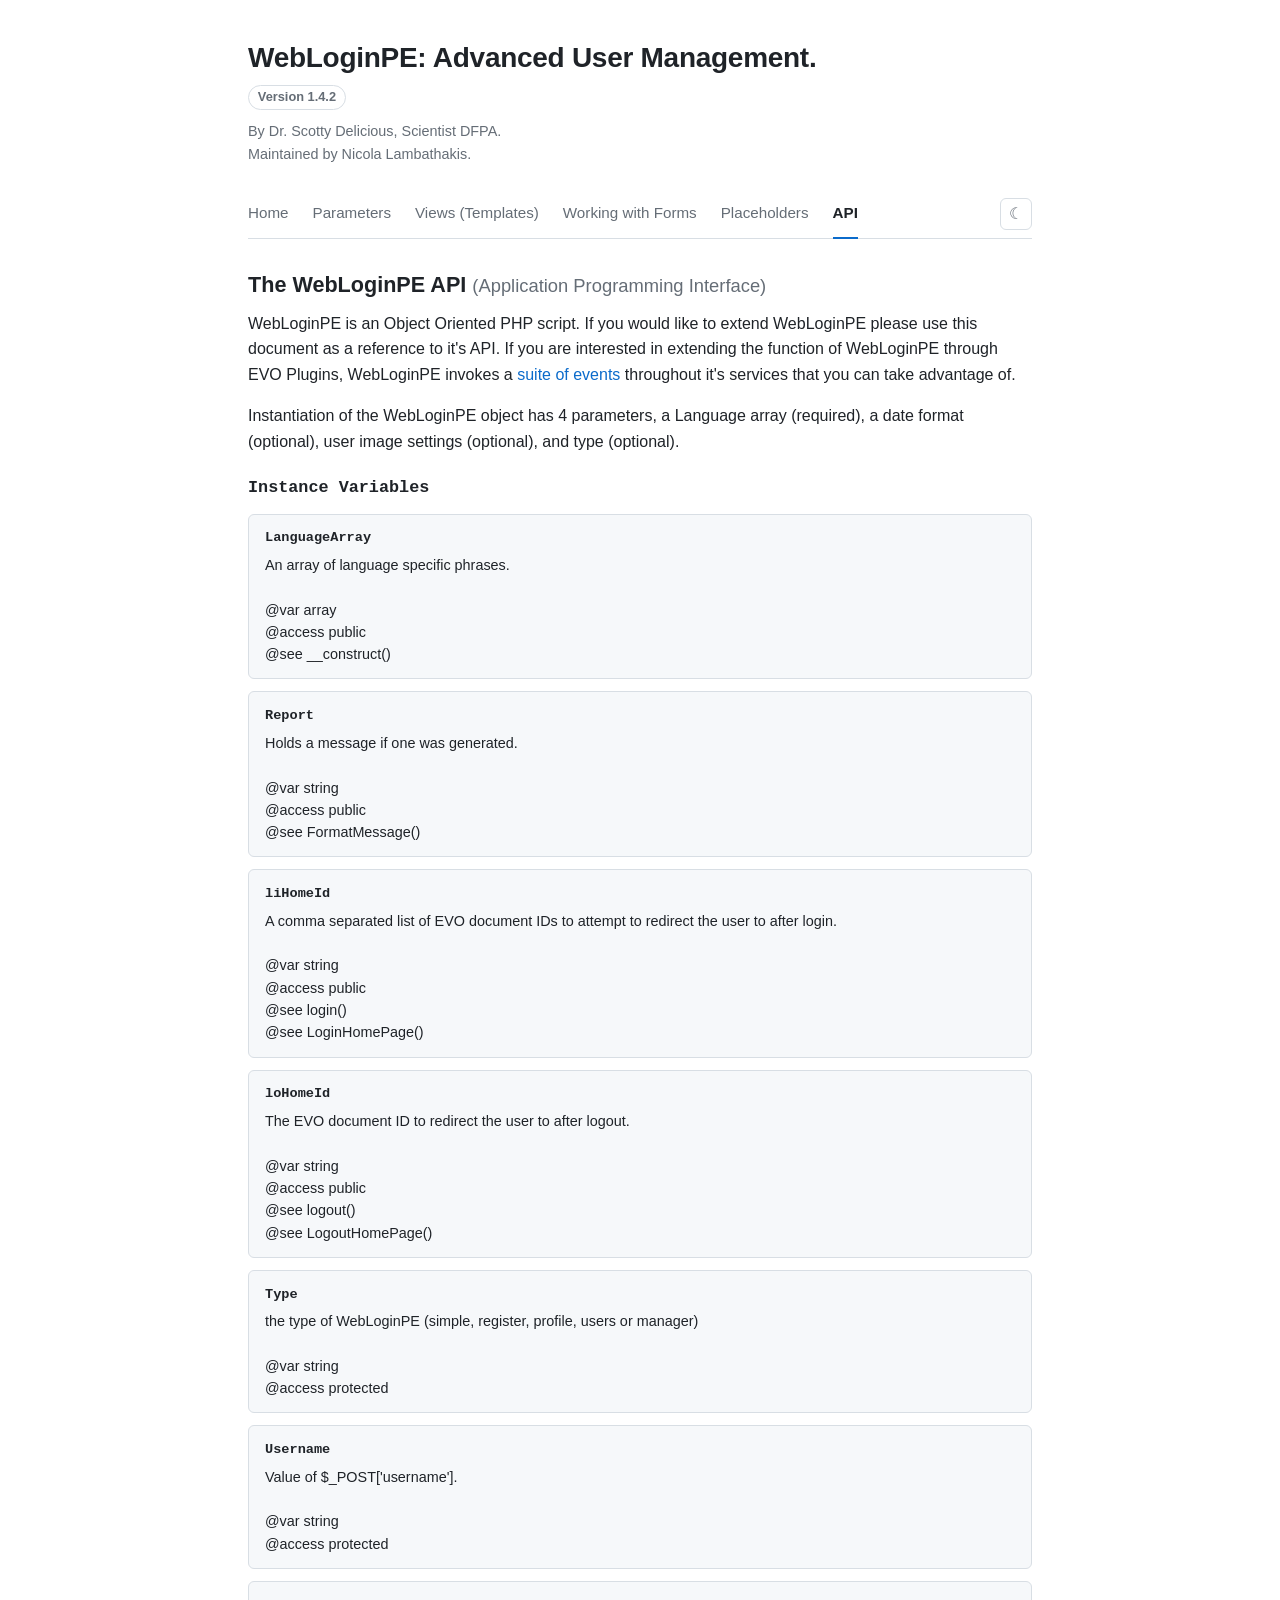
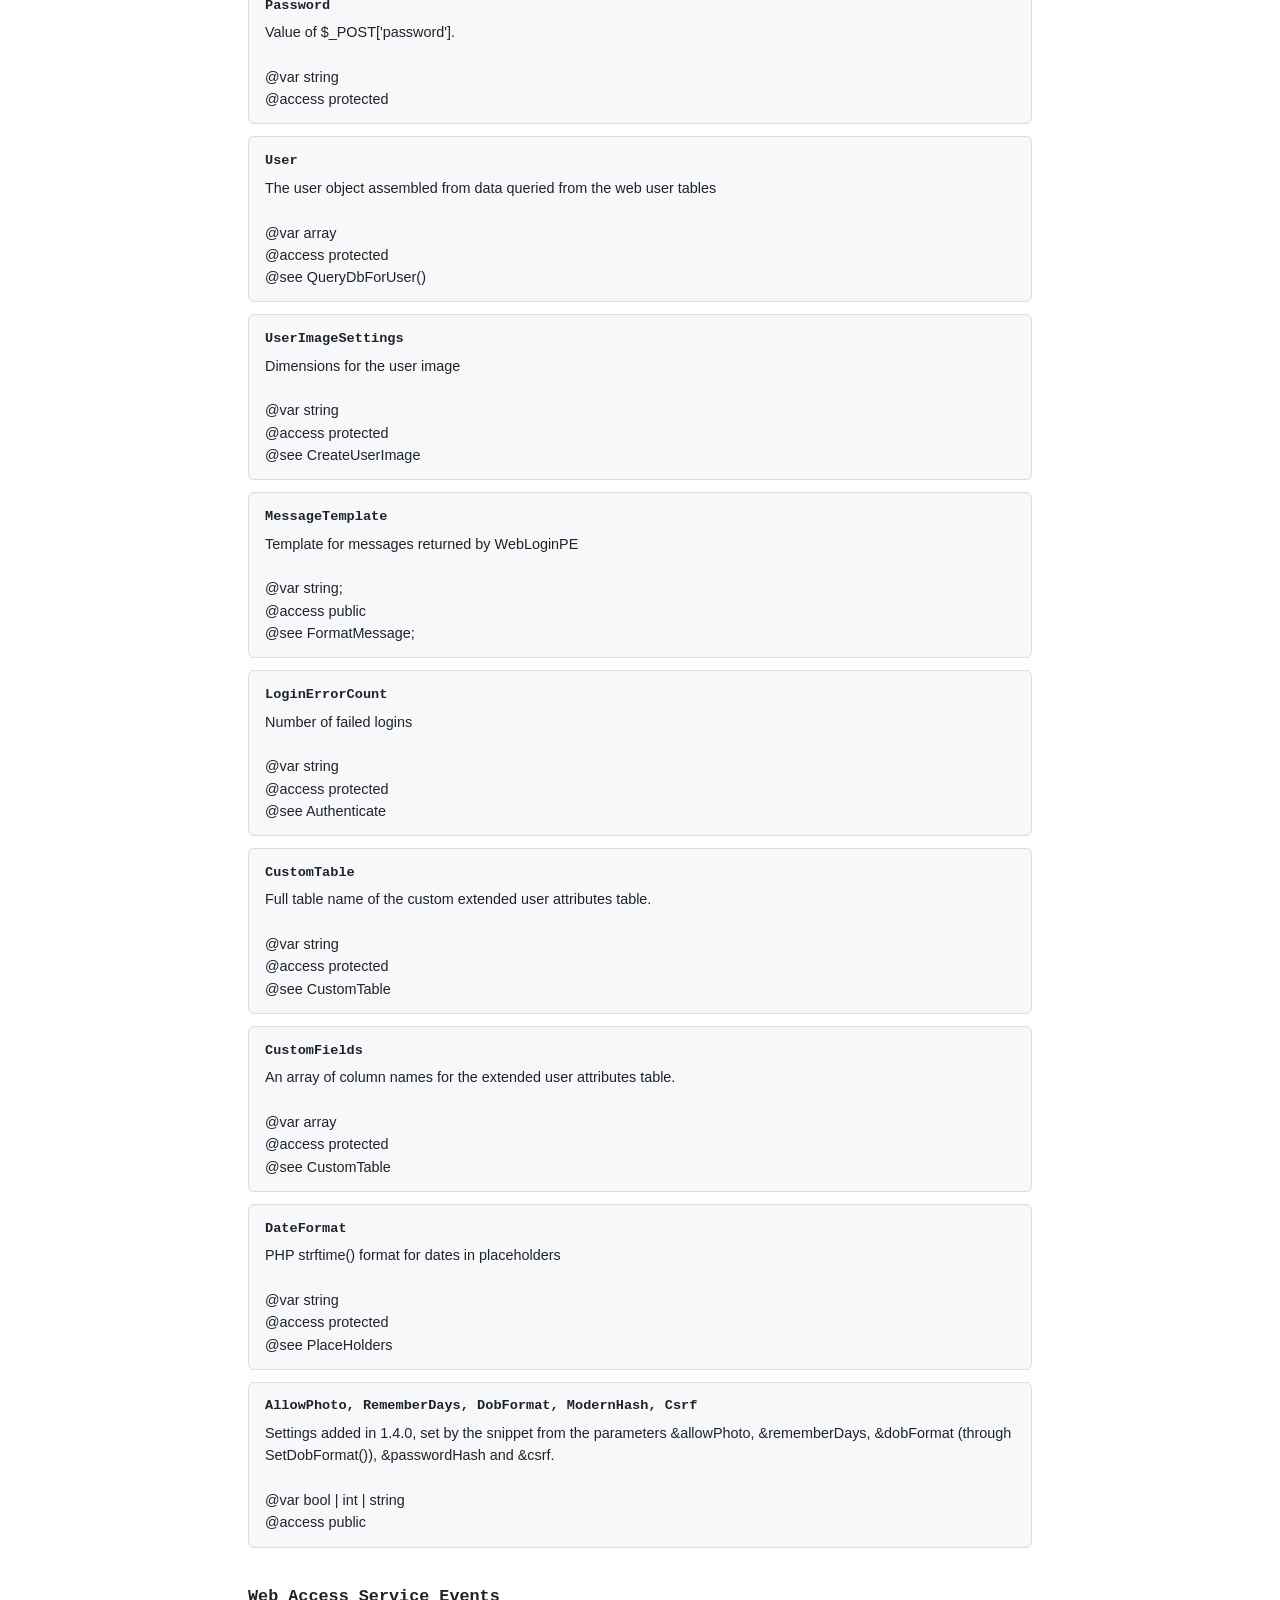
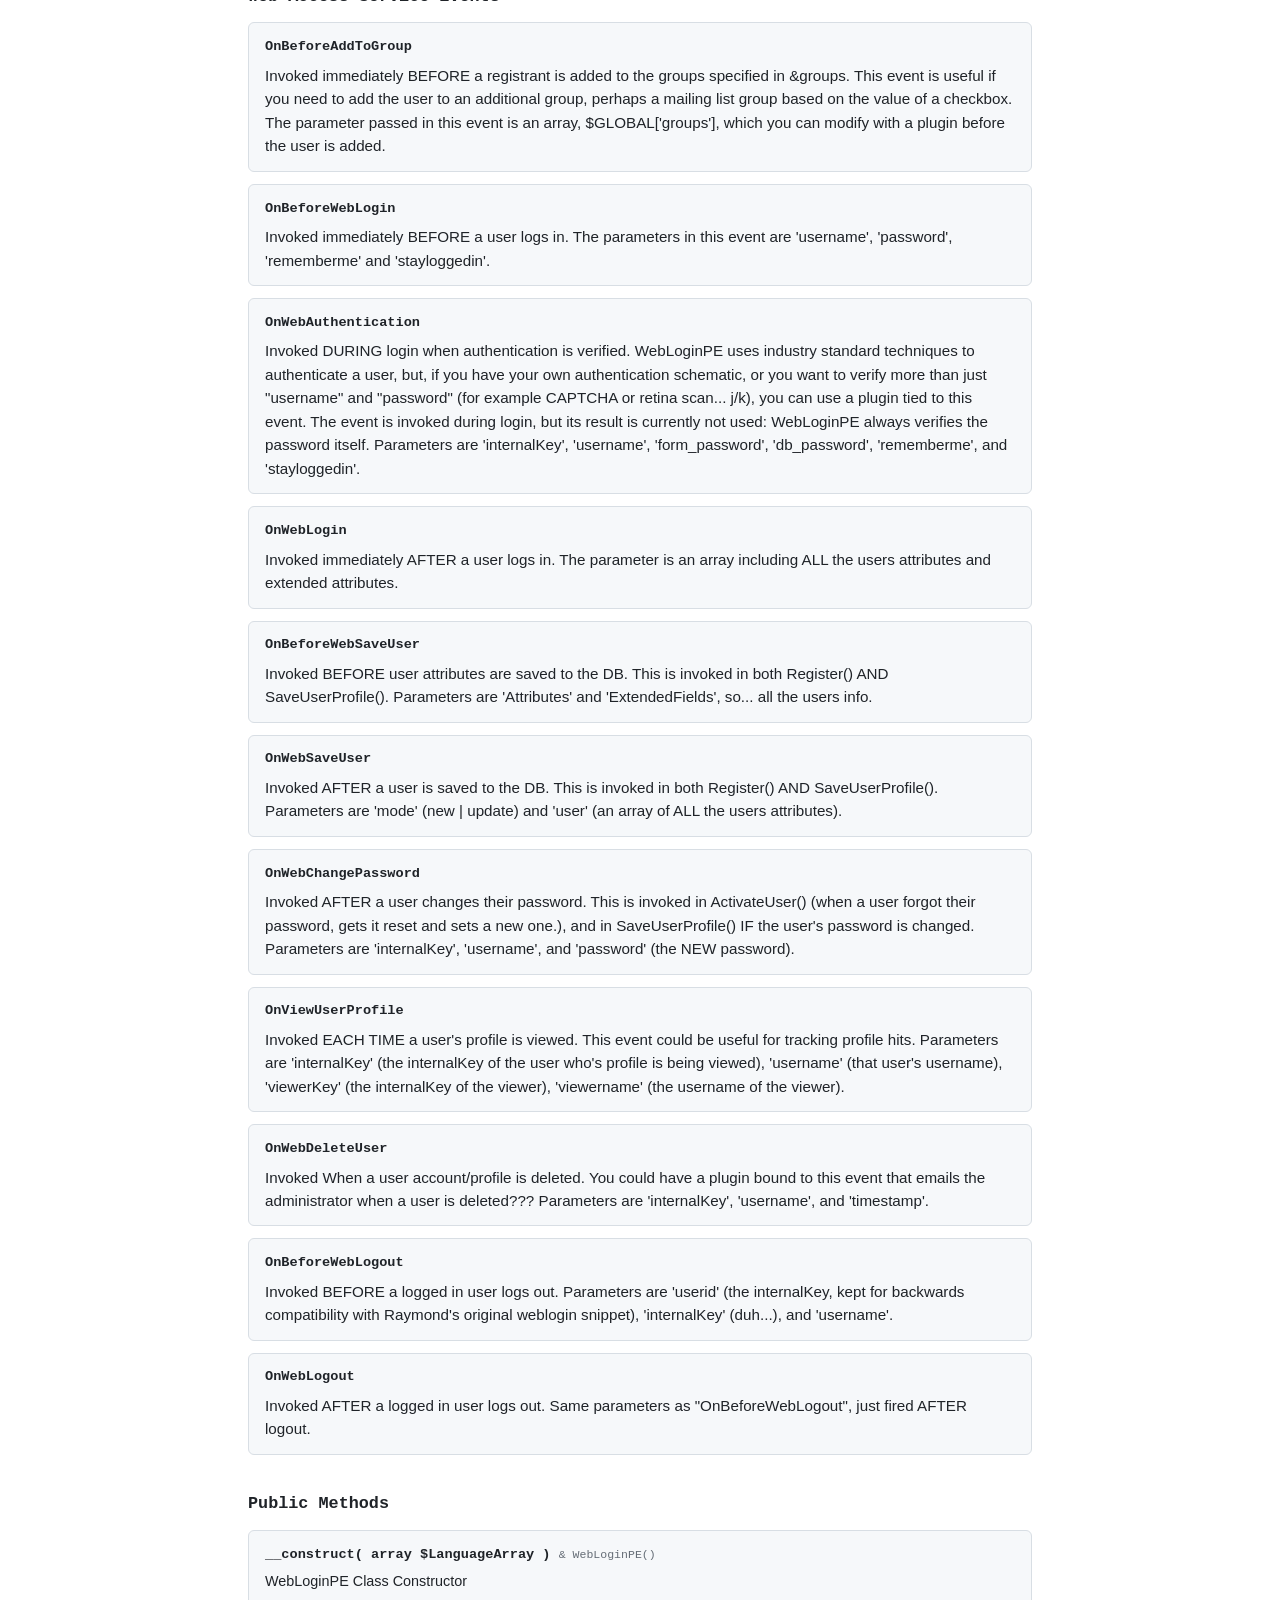
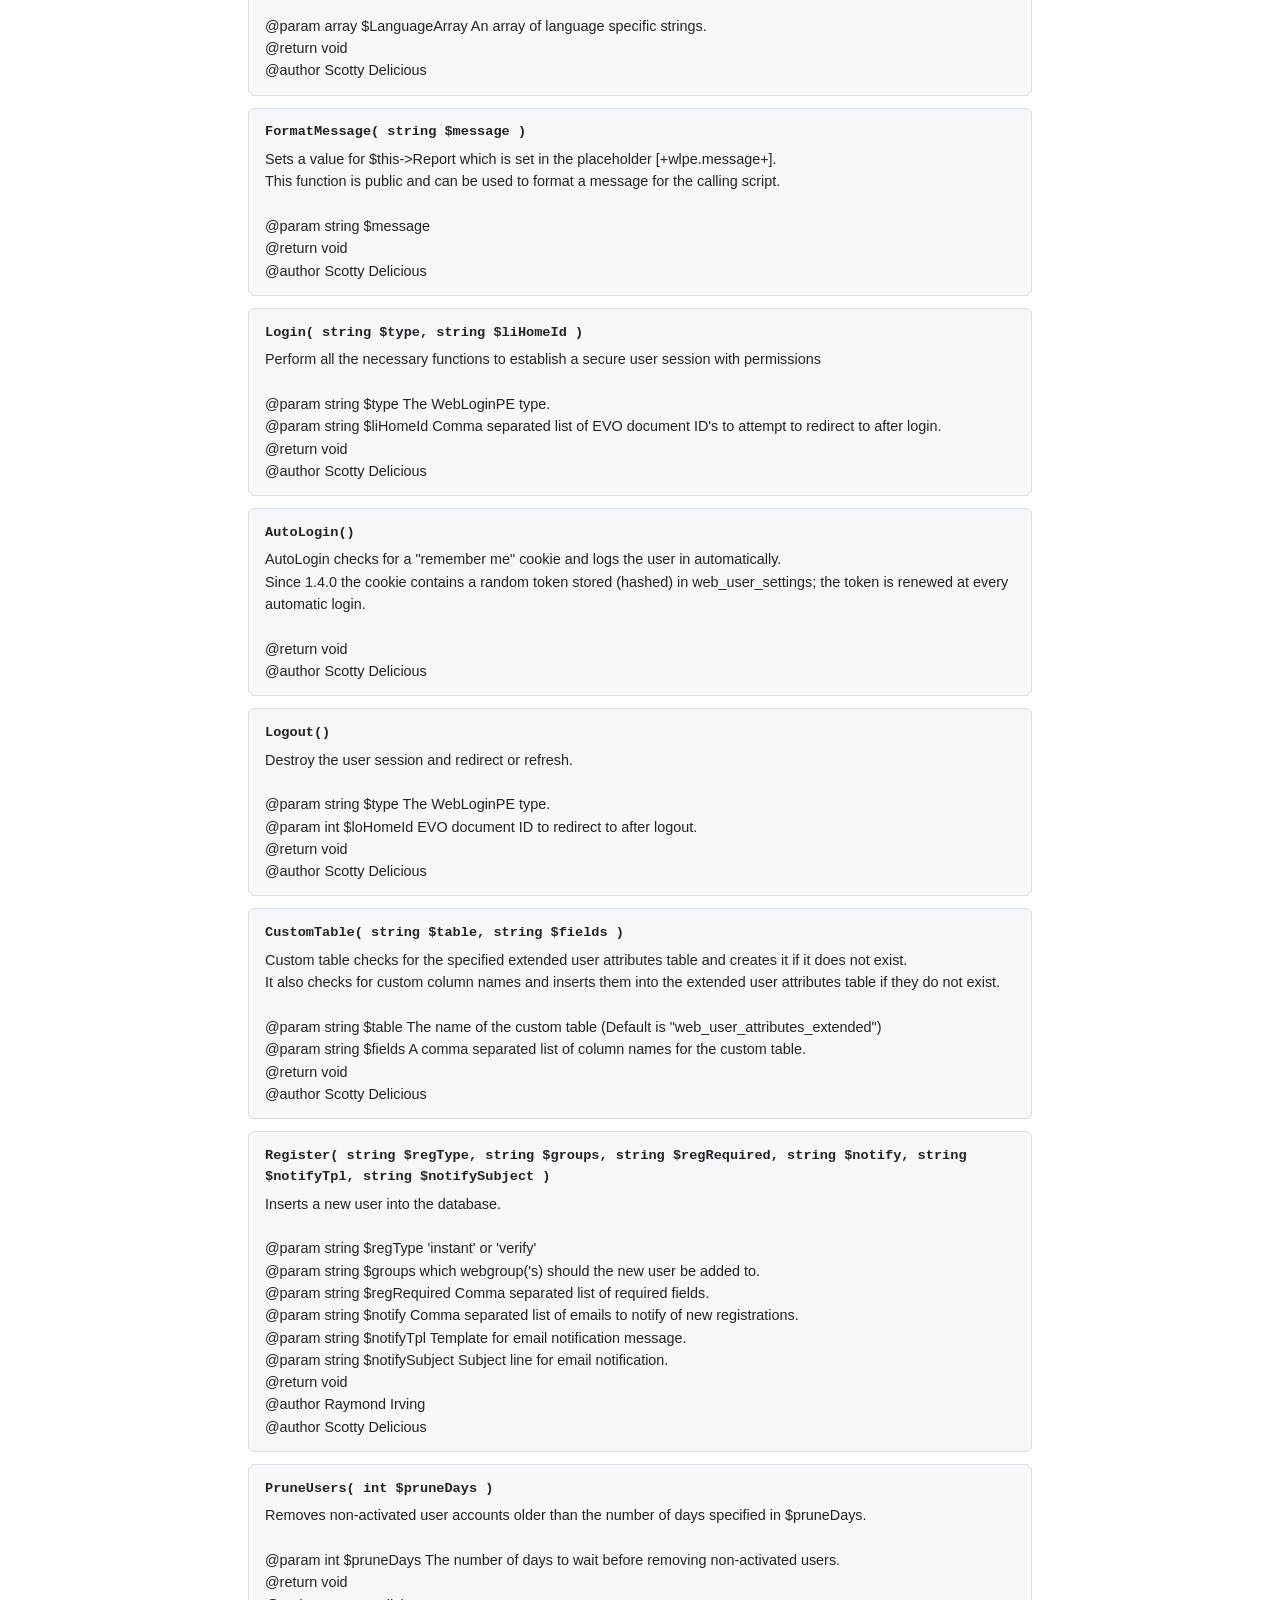
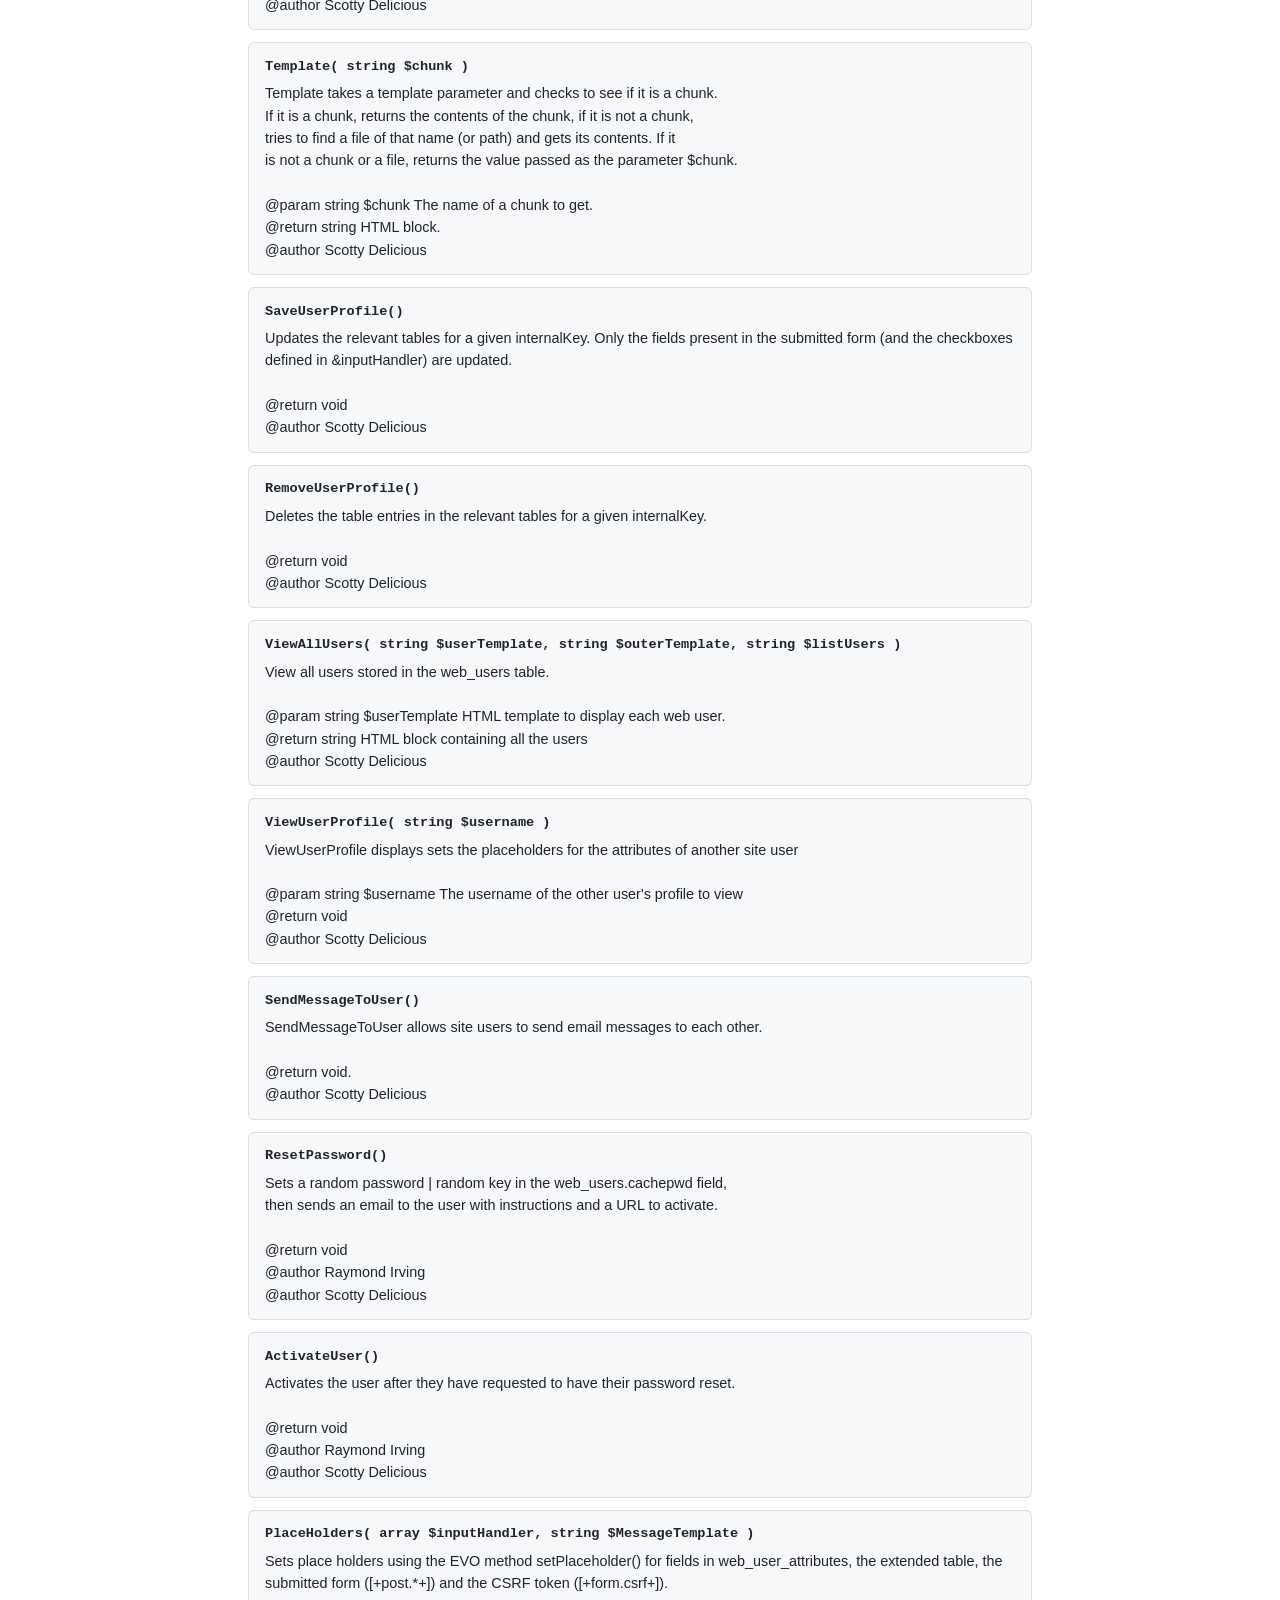
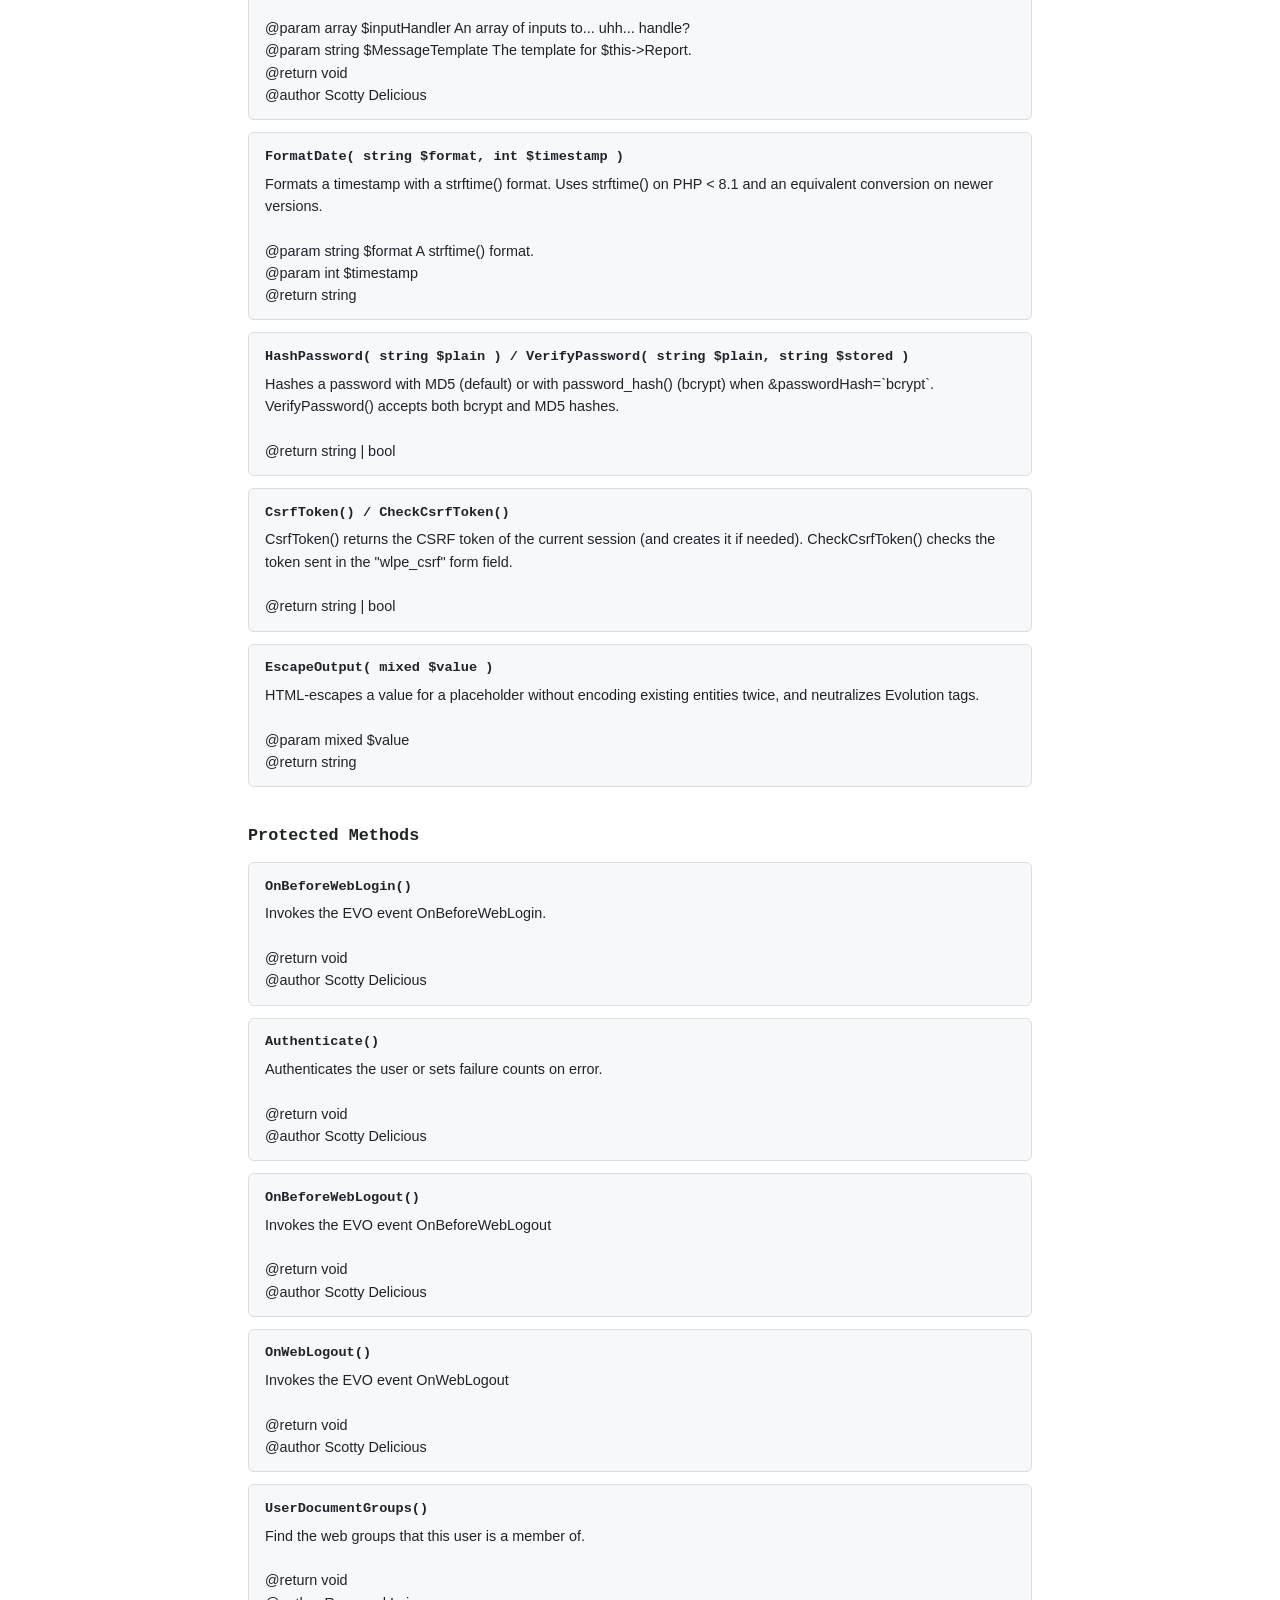
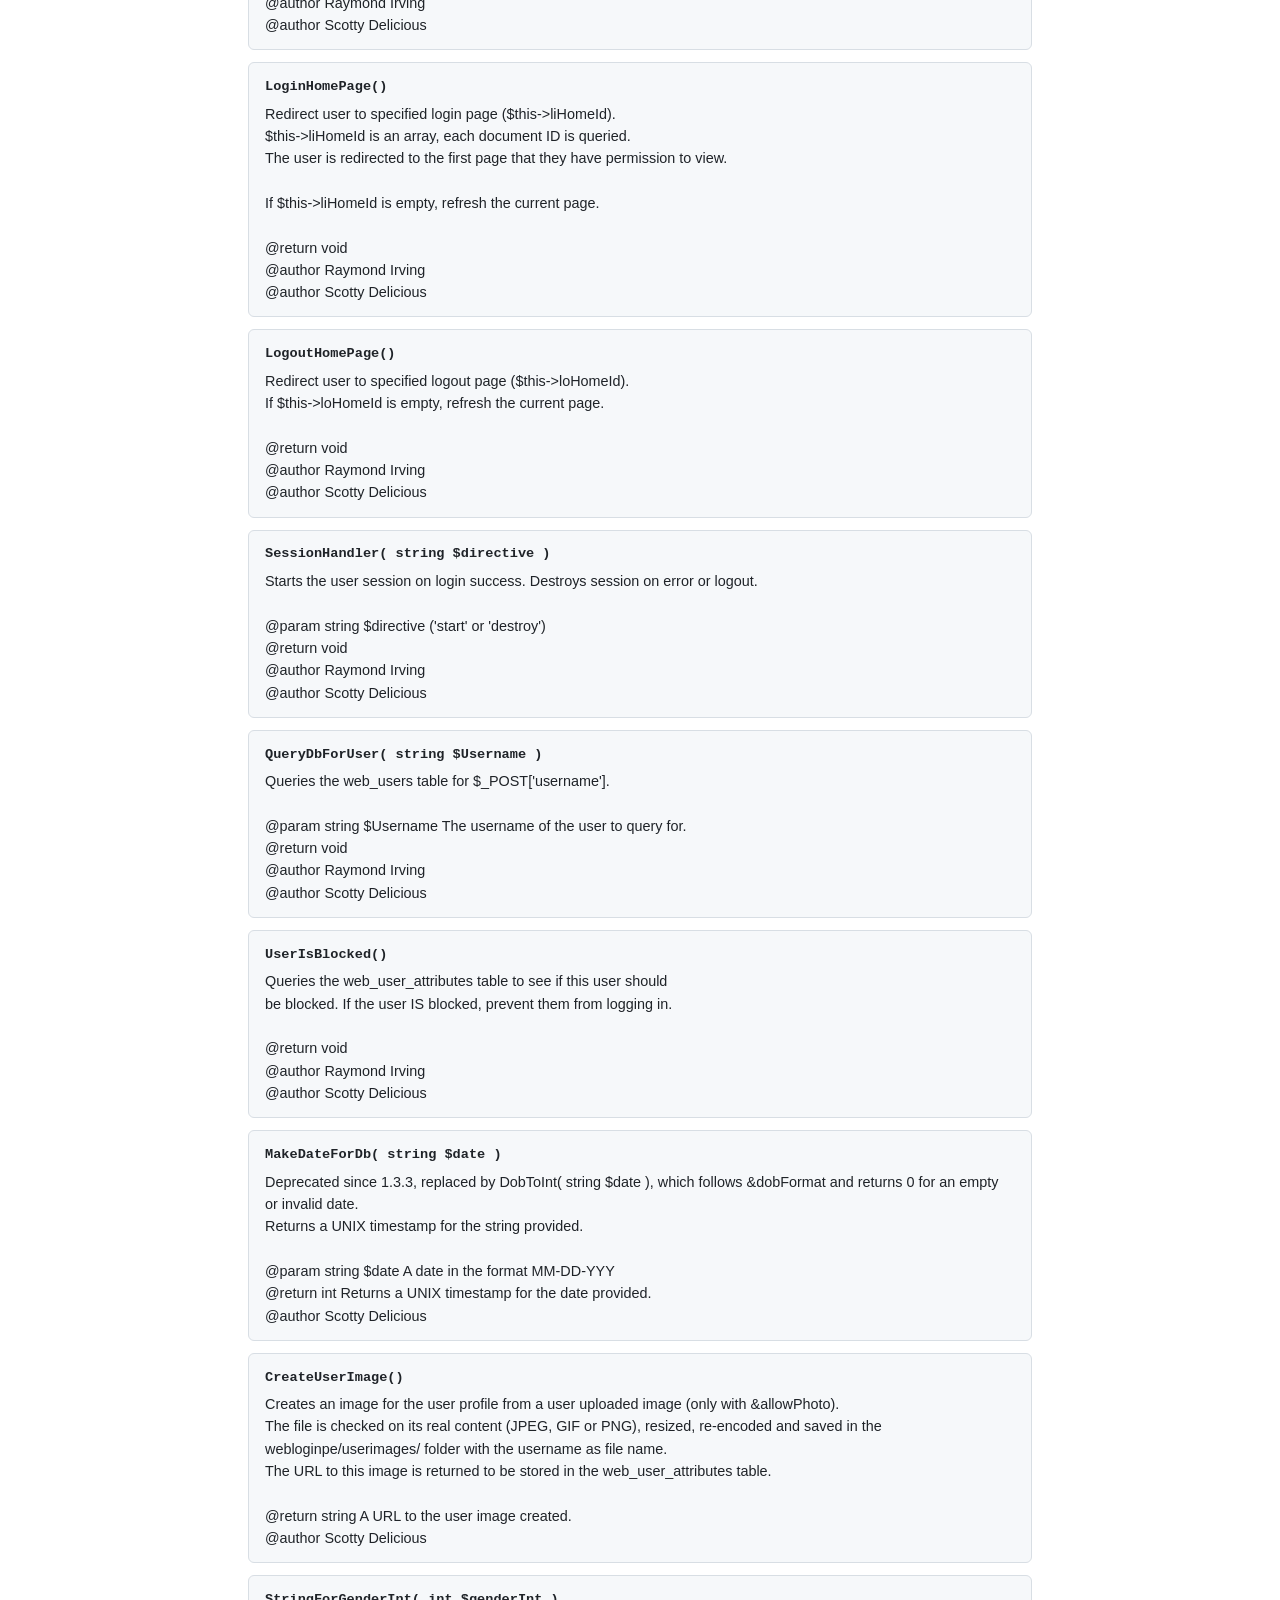
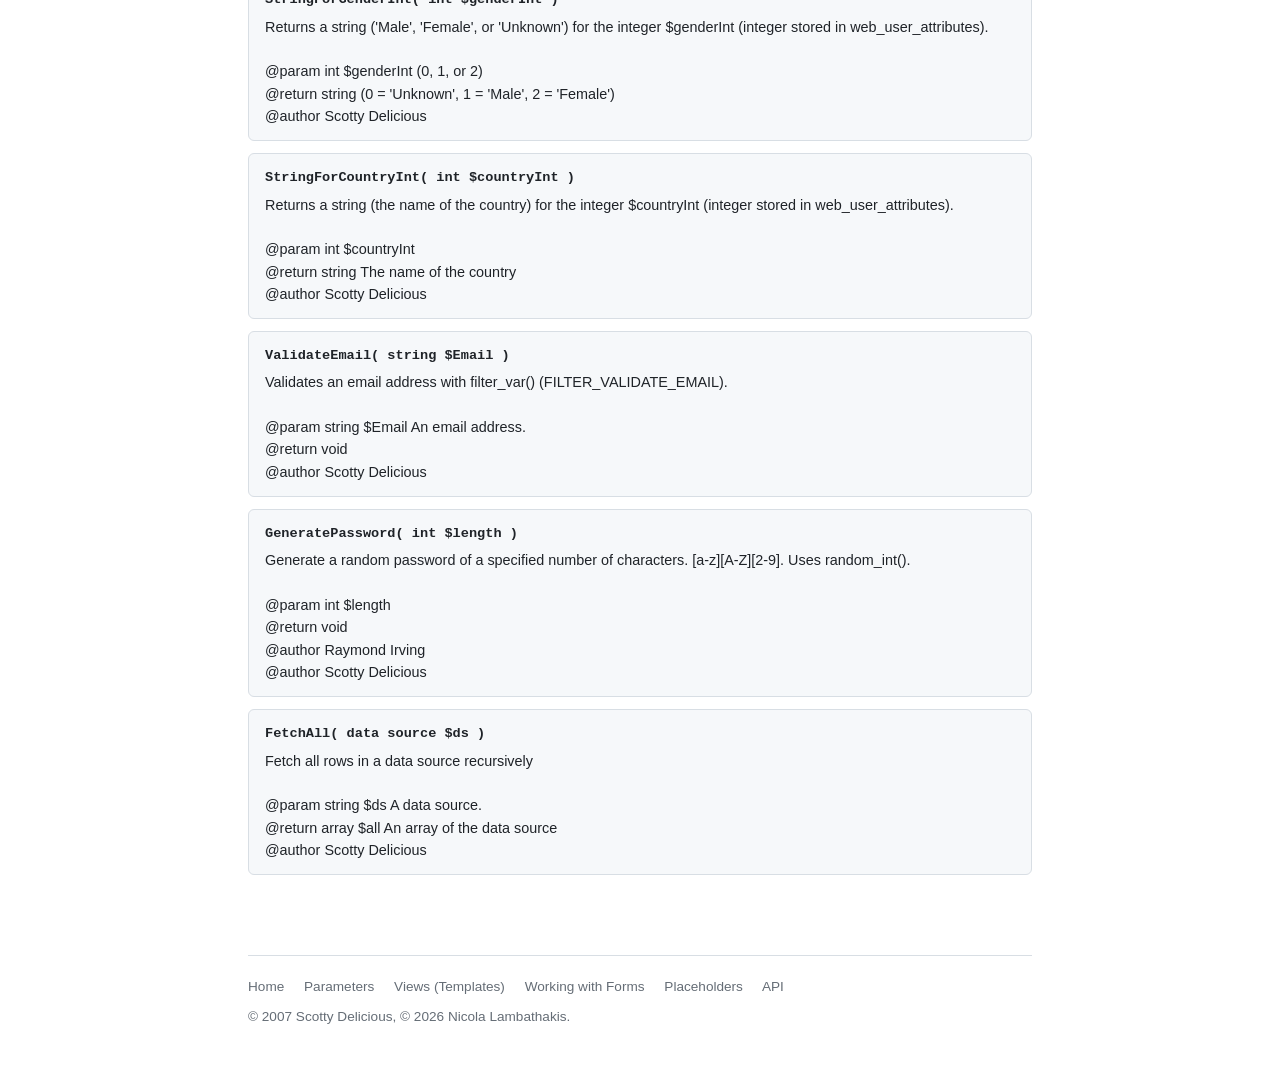
==== commit b15f2fac: "updated docs + restyle" ====
--- a/assets/snippets/webloginpe/docs/api.html
+++ b/assets/snippets/webloginpe/docs/api.html
@@ -6,8 +6,6 @@
 	<meta http-equiv="Content-Type" content="text/html; charset=utf-8"/>
 
 	<title>WebLoginPE: Documentation</title>
-	<script type="text/javascript" src="../js/jquery-1.1.3.1.js"></script>
-	<script type="text/javascript" src="../js/jquery.corner2.js"></script>
 	<script type="text/javascript" src="style/webloginpe.js"></script>
 	<link rel="stylesheet" href="style/webloginpe.css" type="text/css" media="screen" title="WebLoginPE [Screen]" charset="utf-8">
 	<link rel="alternate stylesheet" href="style/webloginpe.print.css" type="text/css" media="print,all" title="WebLoginPE [Print]" charset="utf-8">
@@ -18,7 +16,7 @@
 	<div id="wrapper">
 		<div id="head">
 			<h1>WebLoginPE: Advanced User Management.</h1>
-			<h2>Version 1.4.1</h2>
+			<h2>Version 1.4.2</h2>
 			<h3>By Dr. Scotty Delicious, Scientist DFPA. <br/>Maintained by Nicola Lambathakis.</h3>
 		</div>
 		<div id="select">
--- a/assets/snippets/webloginpe/docs/style/webloginpe.css
+++ b/assets/snippets/webloginpe/docs/style/webloginpe.css
@@ -1,262 +1,275 @@
+/*
+ * WebLoginPE documentation - minimal style (1.4.x)
+ * No images, no JavaScript required for the layout.
+ */
+
+:root {
+	--text: #1f2328;
+	--muted: #656d76;
+	--bg: #ffffff;
+	--soft: #f6f8fa;
+	--line: #d8dee4;
+	--accent: #0b6bcb;
+	--warn-bg: #fff8e6;
+	--warn-line: #d4a72c;
+	--mono: ui-monospace, SFMono-Regular, Menlo, Consolas, "Liberation Mono", monospace;
+}
+
+/* dark: system setting, unless the reader chose light with the switch in the menu */
+@media (prefers-color-scheme: dark) {
+	:root:not([data-theme="light"]) {
+		--text: #e6edf3;
+		--muted: #9198a1;
+		--bg: #0d1117;
+		--soft: #161b22;
+		--line: #30363d;
+		--accent: #4493f8;
+		--warn-bg: #2a2109;
+		--warn-line: #9e7c1f;
+	}
+}
+:root[data-theme="dark"] {
+	--text: #e6edf3;
+	--muted: #9198a1;
+	--bg: #0d1117;
+	--soft: #161b22;
+	--line: #30363d;
+	--accent: #4493f8;
+	--warn-bg: #2a2109;
+	--warn-line: #9e7c1f;
+}
+
+* { box-sizing: border-box; }
+
+html { -webkit-text-size-adjust: 100%; }
+
 body {
-	background: #069 url(../images/bg.jpg) repeat-x;
-	color: #333;
-	text-align: center;
+	margin: 0;
+	background: var(--bg);
+	color: var(--text);
+	font: 16px/1.6 -apple-system, BlinkMacSystemFont, "Segoe UI", Roboto, "Helvetica Neue", Arial, sans-serif;
+}
+
+a { color: var(--accent); text-decoration: none; }
+a:hover { text-decoration: underline; }
+
+#wrapper {
+	max-width: 52rem;
+	margin: 0 auto;
+	padding: 2.5rem 1.5rem 3rem;
+}
+
+/* ---------- header ---------- */
+#head { margin-bottom: 1.5rem; }
+#head h1 {
+	margin: 0;
+	font-size: 1.75rem;
+	line-height: 1.25;
+	font-weight: 700;
+	letter-spacing: -0.01em;
+}
+#head h2 {
+	display: inline-block;
+	margin: 0.6rem 0 0;
+	padding: 0.1rem 0.55rem;
+	border: 1px solid var(--line);
+	border-radius: 999px;
+	font-size: 0.8rem;
+	font-weight: 600;
+	color: var(--muted);
+}
+#head h3 {
+	margin: 0.6rem 0 0;
+	font-size: 0.9rem;
+	font-weight: 400;
+	color: var(--muted);
+}
+
+/* ---------- navigation ---------- */
+#select {
+	position: sticky;
+	top: 0;
+	z-index: 1;
+	background: var(--bg);
+	border-bottom: 1px solid var(--line);
+	margin: 0 0 2rem;
+}
+#menu {
+	display: flex;
+	flex-wrap: wrap;
+	gap: 0 1.5rem;
 	margin: 0;
 	padding: 0;
-	font-size:13px;
-	line-height: 1.4;
-	font-family:"Lucida Grande", "Lucida Sans Unicode", "Lucida Sans", Verdana, Arial, sans-serif;
-}
-
-a {
-	color: #39f;
-	font-weight: bold;
-	text-decoration: none;
-}
-
-a:hover {
-	color: #06c;
-	border-bottom: 1px dotted #aaa;
-}
-
-a:visited {
-	color: #06c;
-}
-
-#wrapper {
-	text-align: left;
-	margin: 0 auto;
-	width: 788px;
-	background: url(../images/content.jpg) repeat-y;
-}
-
-#head {
-	height: 375px;
-	background: url(../images/head.jpg) no-repeat;
-	margin: 0;
+	list-style: none;
+}
+#menu li { margin: 0; }
+#menu li.theme-switch { margin-left: auto; display: flex; align-items: center; }
+#theme-toggle {
+	width: 2rem;
+	height: 2rem;
 	padding: 0;
-	
-}
-
-#head h1 {
-	display: none;
-}
-
-#head h2 {
-	position: absolute;
+	border: 1px solid var(--line);
+	border-radius: 6px;
+	background: transparent;
+	color: var(--muted);
+	font-size: 1rem;
+	line-height: 1;
+	cursor: pointer;
+}
+#theme-toggle:hover { color: var(--text); border-color: var(--muted); }
+#menu a span { font-size: 0.95rem; }
+#menu a {
+	display: inline-block;
+	font-size: 0; /* hides the ":" after "Home" in the markup */
+	padding: 0.7rem 0;
+	color: var(--muted);
+	border-bottom: 2px solid transparent;
+	margin-bottom: -1px;
+}
+#menu a:hover { color: var(--text); text-decoration: none; }
+#menu a.here { color: var(--text); font-weight: 600; border-bottom-color: var(--accent); }
+
+/* ---------- content ---------- */
+#content h4 {
+	margin: 2.5rem 0 0.75rem;
+	font-size: 1.35rem;
+	line-height: 1.3;
+}
+#content > h4:first-child { margin-top: 0; }
+#content h5 {
+	margin: 0 0 0.5rem;
+	font-size: 1.05rem;
+	font-family: var(--mono);
+	font-weight: 600;
+}
+#content h6 {
+	margin: 0 0 0.35rem;
+	font-family: var(--mono);
+	font-size: 0.85rem;
+	font-weight: 600;
+	color: var(--text);
+}
+p { margin: 0 0 1rem; }
+ul, ol { padding-left: 1.4rem; }
+li { margin: 0.25rem 0; }
+code {
+	font-family: var(--mono);
+	font-size: 0.875em;
+	background: var(--soft);
+	border: 1px solid var(--line);
+	border-radius: 4px;
+	padding: 0.05rem 0.3rem;
+}
+hr, hr.hr {
+	border: 0;
+	border-top: 1px solid var(--line);
+	margin: 2rem 0;
+}
+
+/* changelog and install steps: <ol><h5>title</h5><li>... */
+#content ol {
+	margin: 0 0 1.75rem;
+	padding-left: 1.4rem;
+}
+#content ol > h5 {
+	margin: 0 0 0.5rem -1.4rem;
+	font-family: inherit;
+	font-size: 1rem;
+}
+
+/* ---------- parameters, events, methods ---------- */
+.paramList, #paramList, #paramList1 { margin: 0; }
+.parameter {
+	padding: 1.25rem 0;
+	border-top: 1px solid var(--line);
+}
+.paramList > .parameter:first-child,
+#paramList > .parameter:first-child,
+#paramList1 > .parameter:first-child { border-top: 0; padding-top: 0.25rem; }
+.details { color: var(--text); }
+
+.example, .code {
+	margin: 0.75rem 0;
+	padding: 0.8rem 1rem;
+	background: var(--soft);
+	border: 1px solid var(--line);
+	border-radius: 6px;
+	font-family: var(--mono);
+	font-size: 0.85rem;
+	line-height: 1.55;
+	overflow-x: auto;
+	word-break: break-word;
+}
+.example .example {
+	margin: 0.4rem 0 0;
 	padding: 0;
-	margin: 90px 0 0 180px;
-	color: #ccc;
-}
-
-#head h3 {
-	position: absolute;
-	padding: 0;
-	font-size: 10pt;
-	color: #39f;
-	margin: 85px 0 0 450px;
-}
-
-#select {
-	margin-top: -195px;
-}
-
-#menu {
-	margin: 0;
-	padding: 0 35px;
-	text-align: center;
-	list-style: none;
-}
-
-#menu li a span {
-/*	font-size: 1%;*/
-}
-
-#menu li {
-	display: inline;
-	padding: 0;
-	margin: 0px;
-}
-
-#menu li a {
-	padding: 4px 10px;
-	background: #ccc;
-	border: 2px solid #69c;
-	text-decoration: none;
-	color: #39f;
-}
-
-#menu li a:hover, #menu li a.here:hover {
-	background: #39f;
-	color: #ddd;
-	border: 2px solid #ddd;
-}
-
-#menu li a.here {
-	background: #69c;
-	color: #ddd;
-	border: 2px solid #ddd;
-}
-
-#content {
-	padding: 0px 30px 0px 30px;
-}
-
-#content h4 {
-	font-size: 16pt;
-	padding: 0;
-	margin: 20px 0 0 0;
-	border-bottom: 2px solid #aaa;
-}
-
-#content h5 {
-	font-size: 13pt;
-	margin: 20px 0 10px 0px;
-	border-bottom: #aaa solid 1px;
-	color: #666;
-}
-
-#content ol h5 {
-	margin: 20px 10px 10px -30px;
-}
-
-#content .parameter h5 {
-	font-size: 12pt;
-	padding: 5px 10px;
-	margin: -10px -10px 5px -10px;
-	border-bottom: 1px solid #ccc;
-	background: #666;
-	color: #ccc;
-}
-
-#content .example h6 {
-	font-size: 11pt;
-	padding: 0;
-	margin: -5px 0 5px 0;
-	border-bottom: 1px dotted #aaa;
-}
-
-#content p {
-	text-indent: 20px;
-	text-align: justify;
-}
-
-#content #services li {
-	list-style: disc;
-	font-weight: bold;
-	color: #444;
-	font-size: 12pt;
-}
-
-#foot {
-	height: 100px;
-	background: url(../images/foot.jpg) no-repeat;
-}
-
-#footmenu {
-	text-align: center;
-}
-
-#footmenu a {
-	padding: 0 10px;
-	color: #39f;
-}
-
-#footmenu a:hover,
-#footmenu a:visited
-{
-	color: #06c;
-}
-
-#credits {
-	padding: 10px 0 0 0;
-	text-align: center;
-	color: #eee;
-	font-size: 12pt;
-	margin: 25px 0 0 0;
-}
-
-#paramList1 {
-	background: #ddd;
-	margin-top: 20px;
-}
-
-#paramList, .paramList {
-	background: #eee;
-}
-
-.parameter {
-	background: #999;
-	padding: 0px 10px 5px 10px;
-	margin-bottom: 25px;
-}
-
-.details {
-	margin-top: 4px;
-}
-
-.example {
-	margin: 0;
-	padding: 10px 5px;
-	background: #bbb;
-	margin-bottom: 5px;
-}
-
-#content .code {
-	background: #eee;
-	margin: 10px;
-}
-
-#content .code .parameter {
-	padding: 20px;
-	font-family: courier;
-	font-size: 9pt;
-}
-
+	background: none;
+	border: 0;
+	font-family: inherit;
+	font-size: 0.95rem;
+}
+.code .parameter { padding: 0; border: 0; }
+/* blocks with a title (API descriptions, "Default:" boxes) are prose, not code */
+.example:has(> h6) { font-family: inherit; font-size: 0.9rem; }
+
+.sidenote {
+	color: var(--muted);
+	font-family: inherit;
+	font-size: 0.85em;
+	font-weight: 400;
+}
 .warning {
-	color: #900;
-	font-size: 80%;
-}
-
-.sidenote {
-	font-size: 75%;
-	color: #666;
-	font-weight: normal;
-}
-
-.hr {
-	padding: 0;
-	margin: 0;
-	height: 1px;
-	background: #aaa;
-	border: none;
-}
-
+	color: inherit;
+}
+p.warning {
+	padding: 0.75rem 1rem;
+	background: var(--warn-bg);
+	border-left: 3px solid var(--warn-line);
+	border-radius: 0 6px 6px 0;
+	font-size: 0.95rem;
+}
+span.warning { font-weight: 600; }
+
+/* ---------- services table ---------- */
 #servicesTable {
 	width: 100%;
-	background: #eee;
-}
-
-#servicesTable tr {
-	background: #eee;
-}
-
+	border-collapse: collapse;
+	margin: 0.5rem 0 1.5rem;
+	font-size: 0.9rem;
+}
 #servicesTable td {
-	border: 1px solid #aaa;
-	width: 33%;
-}
-
+	vertical-align: top;
+	padding: 0.5rem 0.75rem;
+	border: 1px solid var(--line);
+}
 .servicesHead {
-	text-align: center;
-	font-weight: bold;
-	font-size: 12pt;
-	background: #666;
-	color: #ccc;
-	margin-top: 10px;
-}
-
-.servicesList {
-	background: #ddd;
-	vertical-align: top;
-}+	background: var(--soft);
+	font-weight: 600;
+}
+.servicesList ul { margin: 0; padding-left: 1.1rem; font-family: var(--mono); font-size: 0.85rem; }
+
+/* ---------- live form samples in forms.html ---------- */
+#content label { display: inline-block; margin: 0.25rem 0; }
+#content select, #content input, #content button {
+	font: inherit;
+	font-size: 0.9rem;
+}
+
+/* ---------- footer ---------- */
+#foot {
+	margin-top: 3rem;
+	padding-top: 1.25rem;
+	border-top: 1px solid var(--line);
+	color: var(--muted);
+	font-size: 0.85rem;
+}
+#footmenu { margin: 0 0 0.5rem; }
+#footmenu a { color: var(--muted); margin-right: 1rem; }
+#footmenu a:hover { color: var(--text); }
+#credits { margin: 0; }
+
+@media (max-width: 40rem) {
+	#wrapper { padding: 1.5rem 1rem 2rem; }
+	#head h1 { font-size: 1.4rem; }
+	#menu { gap: 0 1rem; }
+}
--- a/assets/snippets/webloginpe/docs/style/webloginpe.print.css
+++ b/assets/snippets/webloginpe/docs/style/webloginpe.print.css
@@ -0,0 +1,15 @@
+/* WebLoginPE documentation - print style (1.4.x) */
+body { margin: 0; color: #000; background: #fff; font: 11pt/1.5 Georgia, "Times New Roman", serif; }
+#wrapper { max-width: none; padding: 0; }
+#select, #footmenu { display: none; }
+a { color: #000; text-decoration: none; }
+#head h1 { font-size: 18pt; margin: 0; }
+#head h2, #head h3 { font-size: 10pt; font-weight: normal; margin: 2pt 0; }
+h4 { font-size: 14pt; margin: 18pt 0 6pt; page-break-after: avoid; }
+h5 { font-size: 11pt; margin: 0 0 4pt; page-break-after: avoid; }
+.parameter { padding: 8pt 0; border-top: 0.5pt solid #999; page-break-inside: avoid; }
+.example, .code { font-family: "Courier New", monospace; font-size: 9pt; border: 0.5pt solid #999; padding: 6pt; margin: 6pt 0; }
+p.warning { border-left: 2pt solid #000; padding-left: 6pt; }
+#servicesTable { border-collapse: collapse; width: 100%; }
+#servicesTable td { border: 0.5pt solid #999; padding: 4pt; vertical-align: top; }
+#foot { margin-top: 18pt; font-size: 9pt; }
